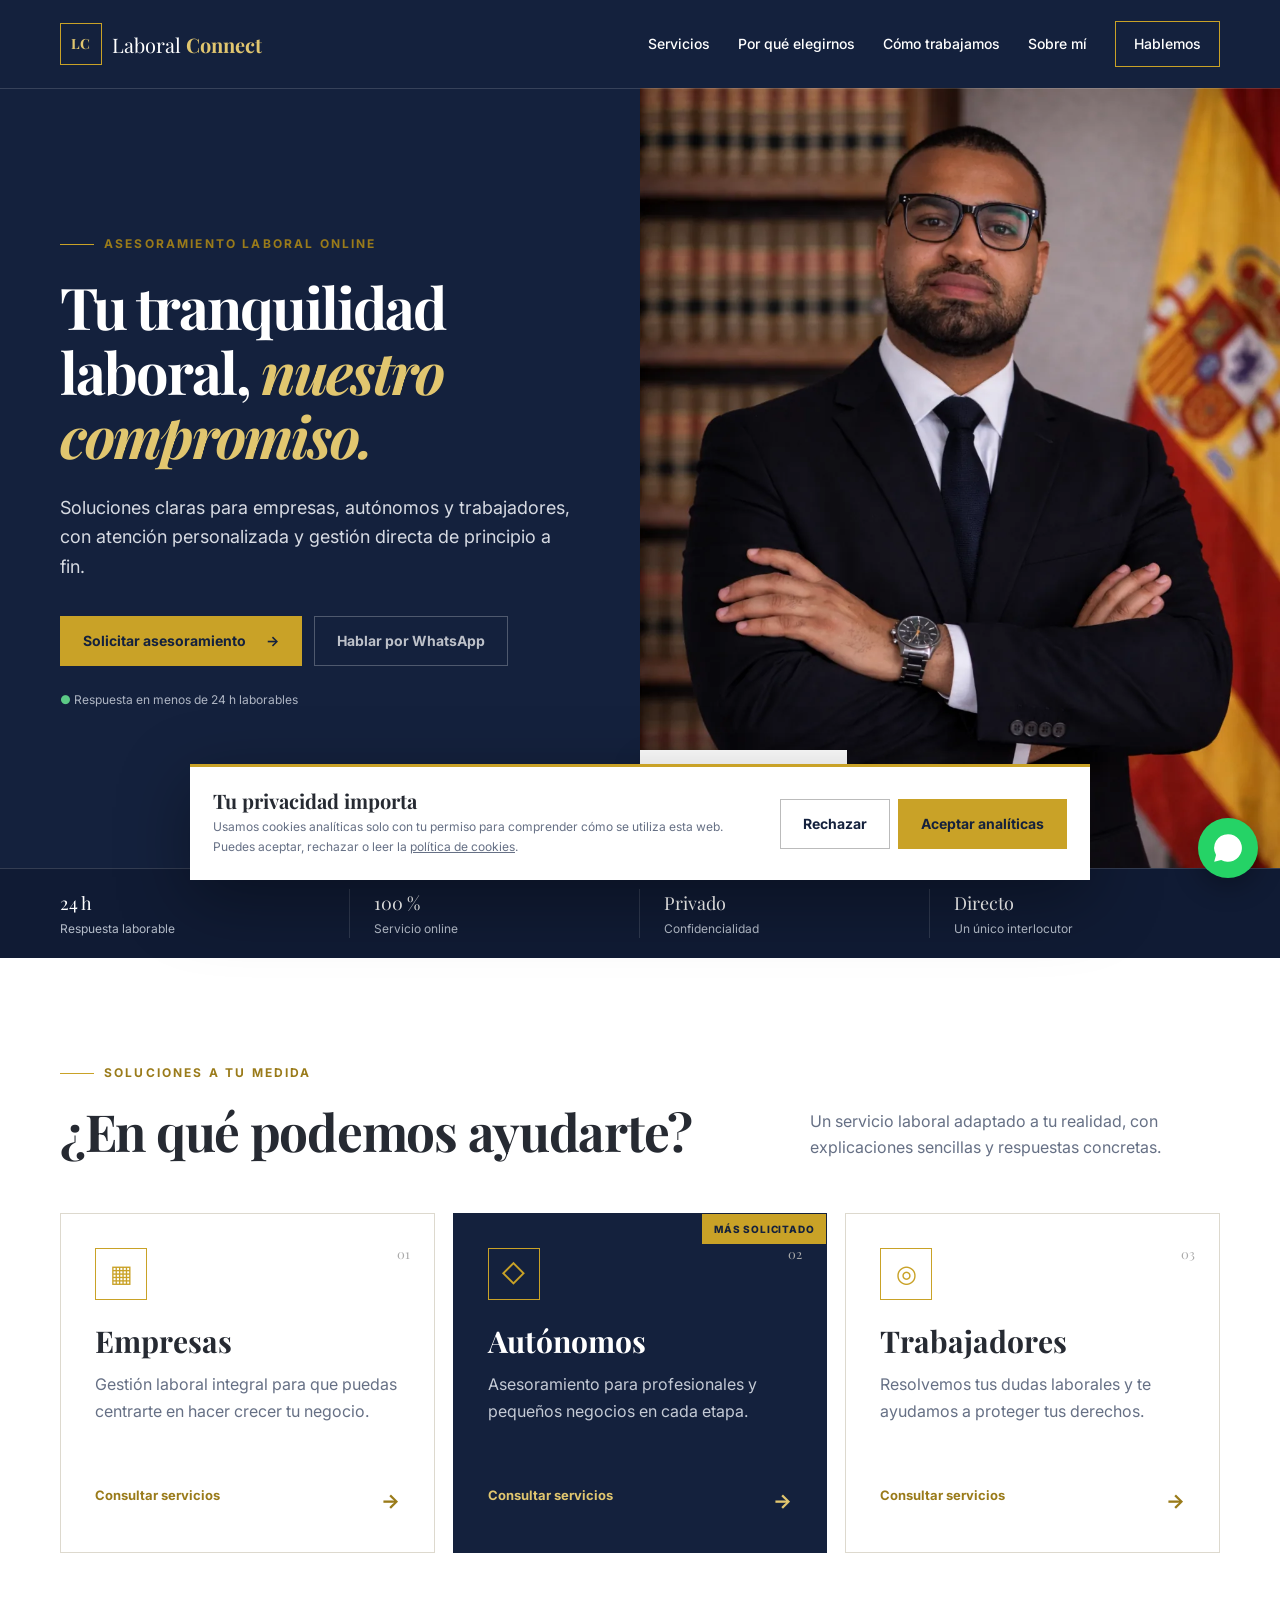
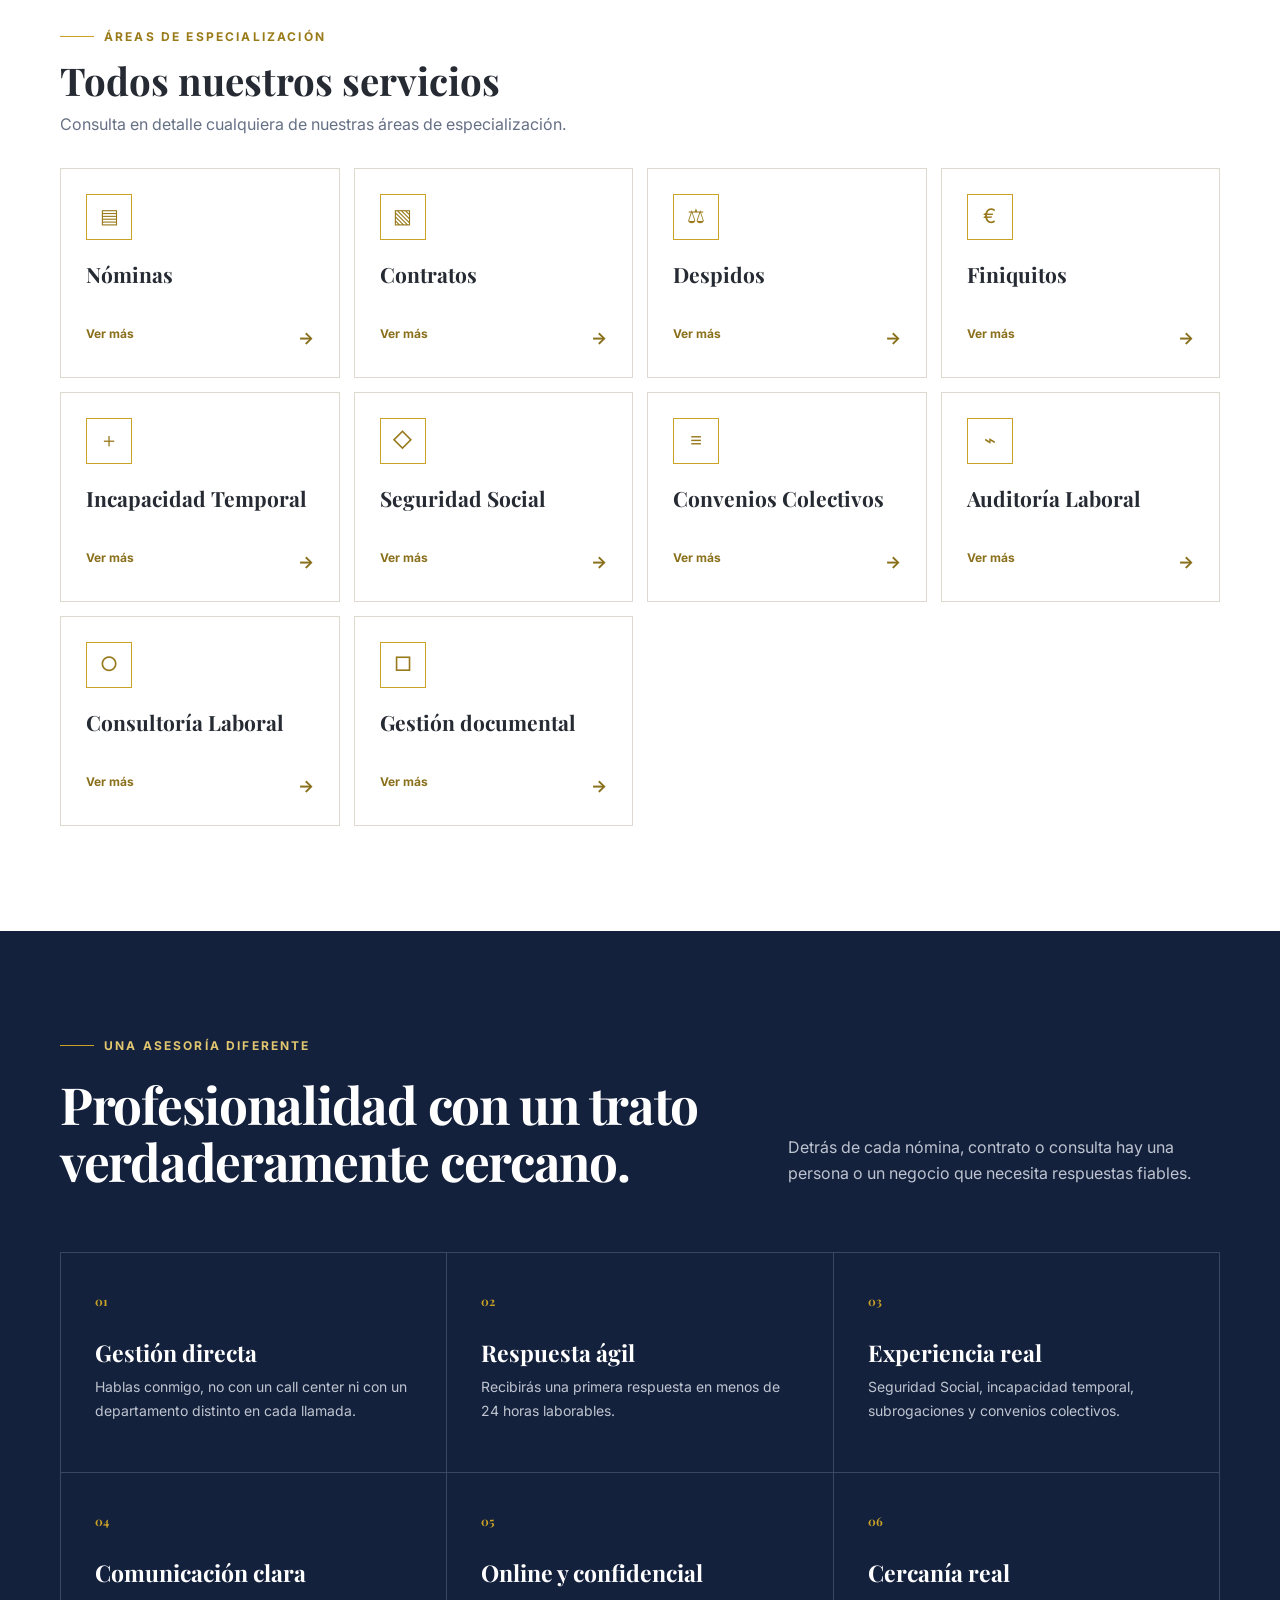
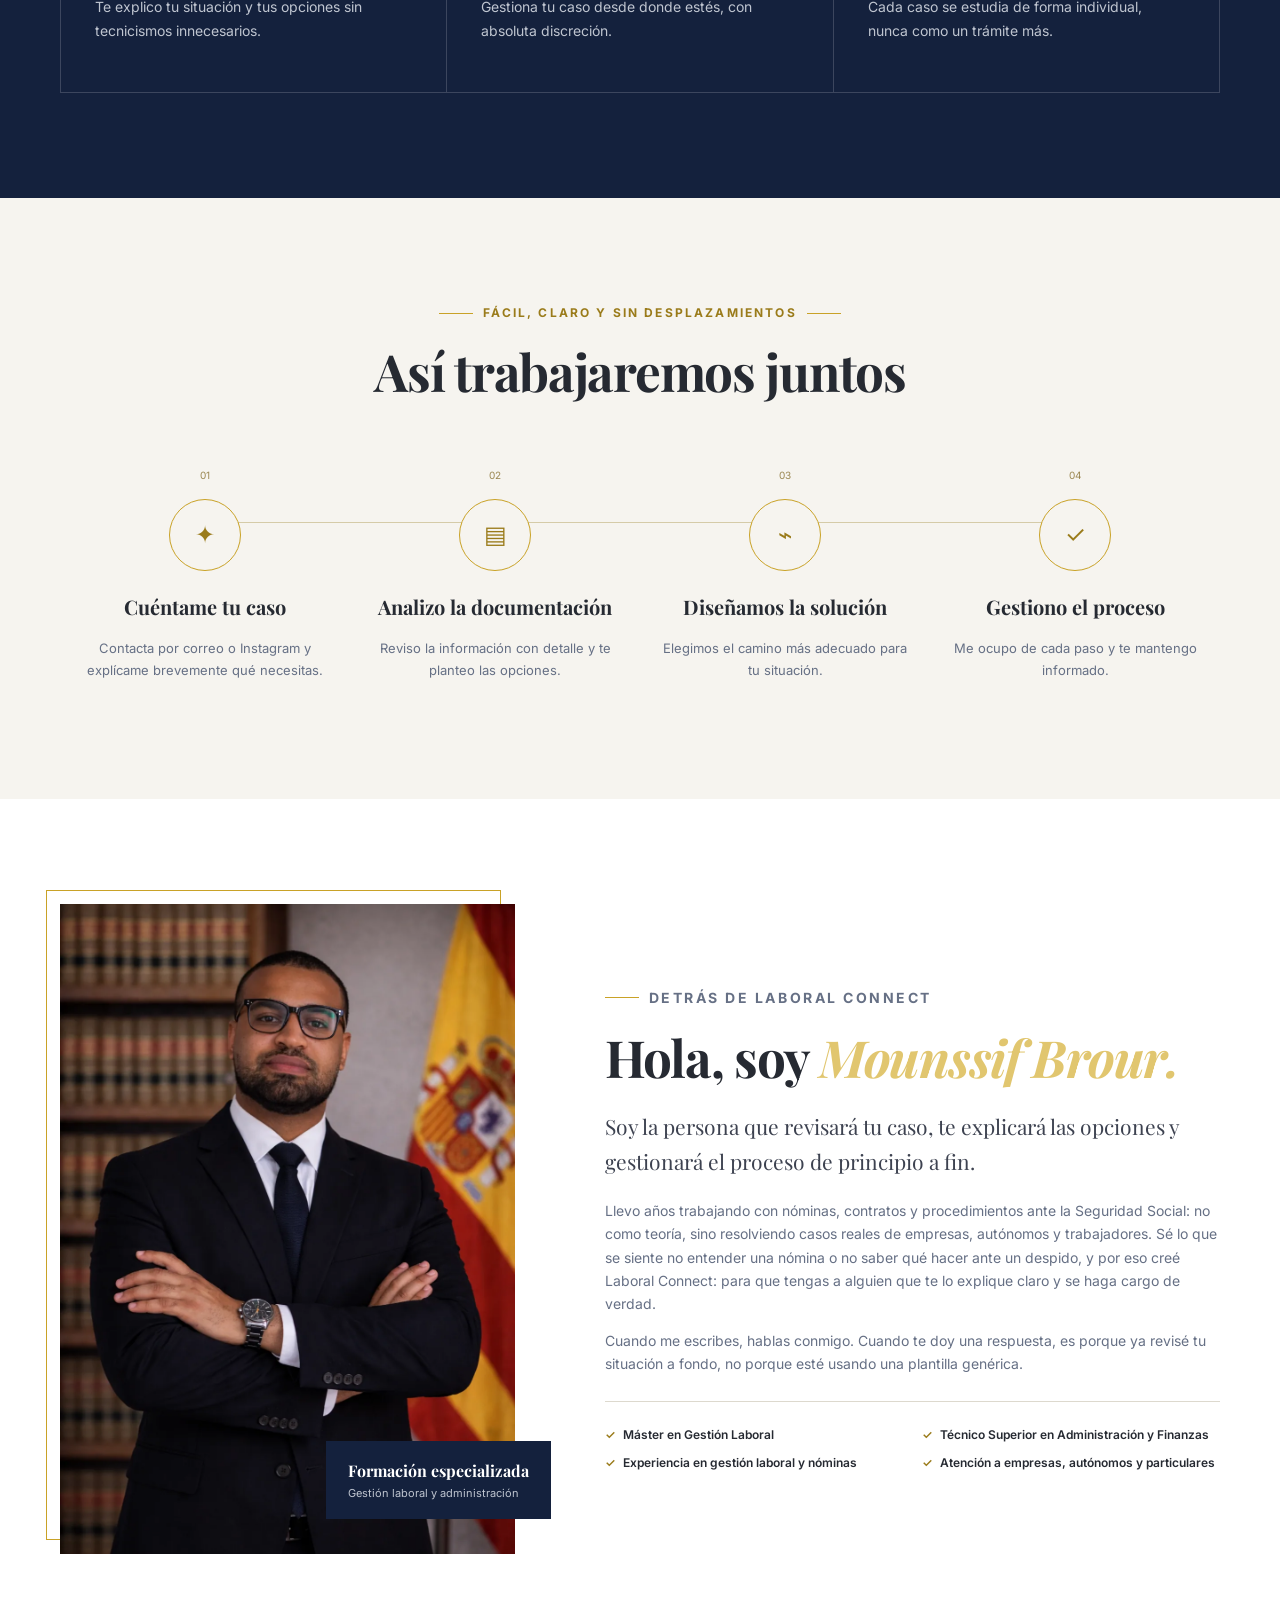
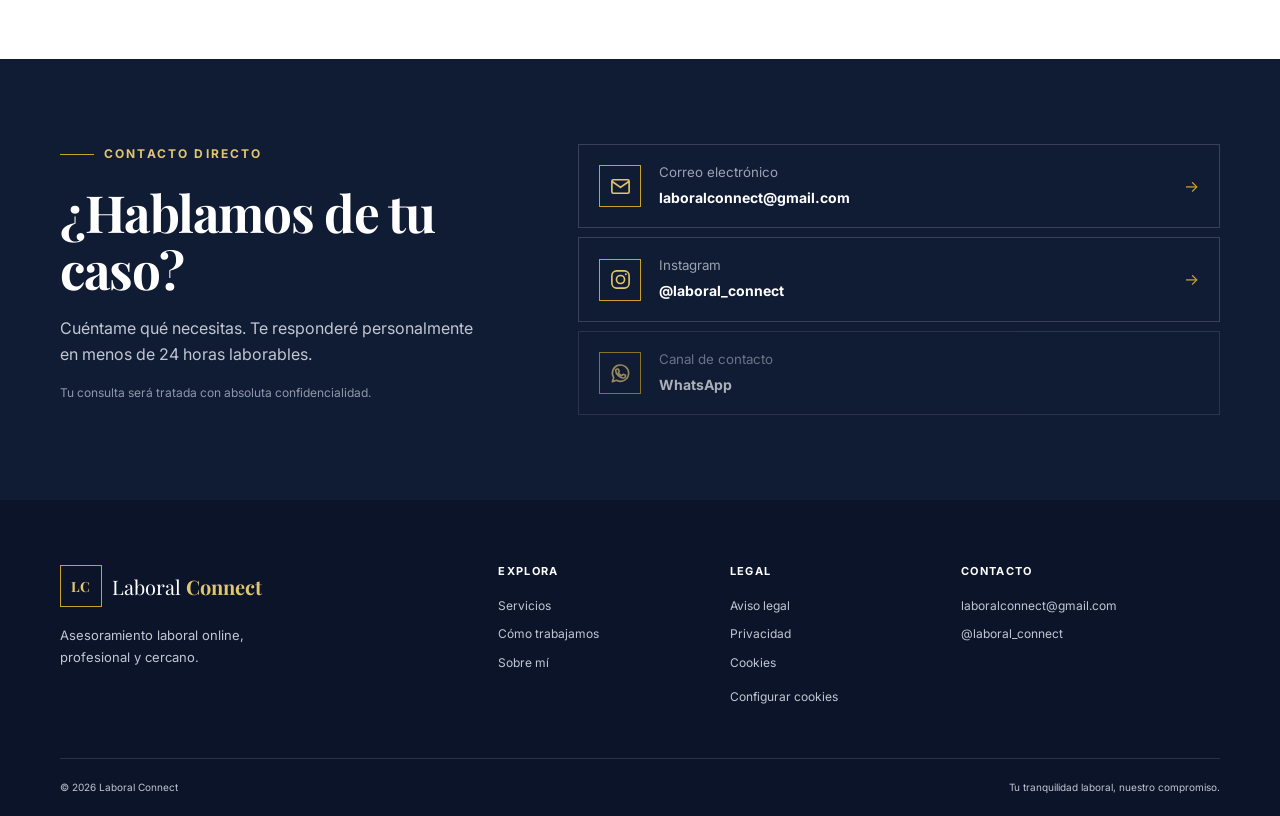
==== index.html @ 5c24338c "Add files via upload" ====
﻿<!doctype html>
<html lang="es">
<head>
  <meta charset="utf-8">
  <meta name="viewport" content="width=device-width, initial-scale=1">
  <meta name="description" content="Asesoramiento laboral online para empresas, autónomos y trabajadores. Atención directa, clara y confidencial.">
  <meta name="theme-color" content="#14213d">
  <title>Laboral Connect | Asesoramiento laboral online</title>
  <link rel="preconnect" href="https://fonts.googleapis.com">
  <link rel="preconnect" href="https://fonts.gstatic.com" crossorigin>
  <link href="https://fonts.googleapis.com/css2?family=Inter:wght@400;500;600;700&family=Playfair+Display:wght@600;700&display=swap" rel="stylesheet">
  <link rel="stylesheet" href="styles.css">
</head>
<body>
  <a class="skip-link" href="#contenido">Saltar al contenido</a>
  <header class="site-header" id="inicio">
    <div class="nav-wrap container">
      <a class="brand" href="#inicio" aria-label="Laboral Connect, inicio"><span class="brand-mark">LC</span><span>Laboral <b>Connect</b></span></a>
      <button class="menu-button" type="button" aria-expanded="false" aria-controls="main-nav"><span></span><span></span><span></span><span class="sr-only">Abrir menú</span></button>
      <nav id="main-nav" aria-label="Navegación principal">
        <a href="#servicios">Servicios</a><a href="#ventajas">Por qué elegirnos</a><a href="#proceso">Cómo trabajamos</a><a href="#sobre-mi">Sobre mí</a>
        <button class="nav-cta" type="button" data-open-advice>Hablemos</button>
      </nav>
    </div>
  </header>

  <main id="contenido">
    <section class="hero">
      <div class="hero-grid">
        <div class="hero-copy reveal">
          <p class="eyebrow"><span></span> Asesoramiento laboral online</p>
          <h1>Tu tranquilidad laboral, <em>nuestro compromiso.</em></h1>
          <p class="hero-lead">Soluciones claras para empresas, autónomos y trabajadores, con atención personalizada y gestión directa de principio a fin.</p>
          <div class="button-row"><button class="button button-primary" type="button" data-open-advice>Solicitar asesoramiento <span aria-hidden="true">→</span></button><span class="button button-ghost button-disabled" aria-disabled="true">Hablar por WhatsApp</span></div>
          <p class="microcopy"><span aria-hidden="true">●</span> Respuesta en menos de 24 h laborables</p>
        </div>
        <div class="hero-visual reveal">
          <div class="portrait-frame"><img src="mounssif-perfil.webp" width="760" height="1000" alt="Mounssif Brour, asesor laboral de Laboral Connect" fetchpriority="high"></div>
          <div class="portrait-note"><span class="note-icon">✓</span><span><b>Atención directa</b><small>Sin intermediarios</small></span></div>
        </div>
      </div>
      <div class="trust-bar"><div class="container trust-grid"><p><span>24 h</span>Respuesta laborable</p><p><span>100 %</span>Servicio online</p><p><span>Privado</span>Confidencialidad</p><p><span>Directo</span>Un único interlocutor</p></div></div>
    </section>

    <section class="section" id="servicios">
      <div class="container">
        <div class="section-heading reveal"><div><p class="eyebrow"><span></span> Soluciones a tu medida</p><h2>¿En qué podemos ayudarte?</h2></div><p>Un servicio laboral adaptado a tu realidad, con explicaciones sencillas y respuestas concretas.</p></div>
        <div class="profile-grid">
          <article class="profile-card reveal"><span class="card-number">01</span><div class="line-icon" aria-hidden="true">▦</div><h3>Empresas</h3><p>Gestión laboral integral para que puedas centrarte en hacer crecer tu negocio.</p><a href="#contacto">Consultar servicios <span>→</span></a></article>
          <article class="profile-card featured reveal"><span class="tag">Más solicitado</span><span class="card-number">02</span><div class="line-icon" aria-hidden="true">◇</div><h3>Autónomos</h3><p>Asesoramiento para profesionales y pequeños negocios en cada etapa.</p><a href="#contacto">Consultar servicios <span>→</span></a></article>
          <article class="profile-card reveal"><span class="card-number">03</span><div class="line-icon" aria-hidden="true">◎</div><h3>Trabajadores</h3><p>Resolvemos tus dudas laborales y te ayudamos a proteger tus derechos.</p><a href="#contacto">Consultar servicios <span>→</span></a></article>
        </div>
        <div class="services-heading reveal">
          <p class="eyebrow"><span></span> Áreas de especialización</p>
          <h3>Todos nuestros servicios</h3>
          <p>Consulta en detalle cualquiera de nuestras áreas de especialización.</p>
        </div>
        <div class="services-grid" aria-label="Todos nuestros servicios">
          <a class="service-card reveal" href="/servicios/nominas"><span class="service-icon" aria-hidden="true">▤</span><h4>Nóminas</h4><span class="service-link">Ver más <b>→</b></span></a>
          <a class="service-card reveal" href="/servicios/contratos"><span class="service-icon" aria-hidden="true">▧</span><h4>Contratos</h4><span class="service-link">Ver más <b>→</b></span></a>
          <a class="service-card reveal" href="/servicios/despidos"><span class="service-icon" aria-hidden="true">⚖</span><h4>Despidos</h4><span class="service-link">Ver más <b>→</b></span></a>
          <a class="service-card reveal" href="/servicios/finiquitos"><span class="service-icon" aria-hidden="true">€</span><h4>Finiquitos</h4><span class="service-link">Ver más <b>→</b></span></a>
          <a class="service-card reveal" href="/servicios/incapacidad-temporal"><span class="service-icon" aria-hidden="true">＋</span><h4>Incapacidad Temporal</h4><span class="service-link">Ver más <b>→</b></span></a>
          <a class="service-card reveal" href="/servicios/seguridad-social"><span class="service-icon" aria-hidden="true">◇</span><h4>Seguridad Social</h4><span class="service-link">Ver más <b>→</b></span></a>
          <a class="service-card reveal" href="/servicios/convenios-colectivos"><span class="service-icon" aria-hidden="true">≡</span><h4>Convenios Colectivos</h4><span class="service-link">Ver más <b>→</b></span></a>
          <a class="service-card reveal" href="/servicios/auditoria-laboral"><span class="service-icon" aria-hidden="true">⌁</span><h4>Auditoría Laboral</h4><span class="service-link">Ver más <b>→</b></span></a>
          <a class="service-card reveal" href="/servicios/consultoria-laboral"><span class="service-icon" aria-hidden="true">○</span><h4>Consultoría Laboral</h4><span class="service-link">Ver más <b>→</b></span></a>
          <a class="service-card reveal" href="/servicios/gestion-documental"><span class="service-icon" aria-hidden="true">□</span><h4>Gestión documental</h4><span class="service-link">Ver más <b>→</b></span></a>
        </div>
      </div>
    </section>

    <section class="section dark-section" id="ventajas">
      <div class="container split-heading reveal"><div><p class="eyebrow light"><span></span> Una asesoría diferente</p><h2>Profesionalidad con un trato verdaderamente cercano.</h2></div><p>Detrás de cada nómina, contrato o consulta hay una persona o un negocio que necesita respuestas fiables.</p></div>
      <div class="container benefits-grid">
        <article class="benefit reveal"><b>01</b><h3>Gestión directa</h3><p>Hablas conmigo, no con un call center ni con un departamento distinto en cada llamada.</p></article>
        <article class="benefit reveal"><b>02</b><h3>Respuesta ágil</h3><p>Recibirás una primera respuesta en menos de 24 horas laborables.</p></article>
        <article class="benefit reveal"><b>03</b><h3>Experiencia real</h3><p>Seguridad Social, incapacidad temporal, subrogaciones y convenios colectivos.</p></article>
        <article class="benefit reveal"><b>04</b><h3>Comunicación clara</h3><p>Te explico tu situación y tus opciones sin tecnicismos innecesarios.</p></article>
        <article class="benefit reveal"><b>05</b><h3>Online y confidencial</h3><p>Gestiona tu caso desde donde estés, con absoluta discreción.</p></article>
        <article class="benefit reveal"><b>06</b><h3>Cercanía real</h3><p>Cada caso se estudia de forma individual, nunca como un trámite más.</p></article>
      </div>
    </section>

    <section class="section process" id="proceso">
      <div class="container"><div class="center-heading reveal"><p class="eyebrow centered"><span></span> Fácil, claro y sin desplazamientos <span></span></p><h2>Así trabajaremos juntos</h2></div>
        <ol class="process-grid"><li class="reveal"><span>01</span><div class="process-icon">✦</div><h3>Cuéntame tu caso</h3><p>Contacta por correo o Instagram y explícame brevemente qué necesitas.</p></li><li class="reveal"><span>02</span><div class="process-icon">▤</div><h3>Analizo la documentación</h3><p>Reviso la información con detalle y te planteo las opciones.</p></li><li class="reveal"><span>03</span><div class="process-icon">⌁</div><h3>Diseñamos la solución</h3><p>Elegimos el camino más adecuado para tu situación.</p></li><li class="reveal"><span>04</span><div class="process-icon">✓</div><h3>Gestiono el proceso</h3><p>Me ocupo de cada paso y te mantengo informado.</p></li></ol>
      </div>
    </section>

    <section class="section about" id="sobre-mi">
      <div class="container about-grid">
        <div class="about-image reveal"><img src="mounssif-perfil.webp" width="760" height="1000" loading="lazy" alt="Mounssif Brour, asesor laboral de Laboral Connect"><div class="credential"><b>Formación especializada</b><span>Gestión laboral y administración</span></div></div>
        <div class="about-copy reveal"><p class="eyebrow"><span></span> Detrás de Laboral Connect</p><h2>Hola, soy <em>Mounssif Brour.</em></h2><p class="about-intro">Soy la persona que revisará tu caso, te explicará las opciones y gestionará el proceso de principio a fin.</p><p>Llevo años trabajando con nóminas, contratos y procedimientos ante la Seguridad Social: no como teoría, sino resolviendo casos reales de empresas, autónomos y trabajadores. Sé lo que se siente no entender una nómina o no saber qué hacer ante un despido, y por eso creé Laboral Connect: para que tengas a alguien que te lo explique claro y se haga cargo de verdad.</p><p>Cuando me escribes, hablas conmigo. Cuando te doy una respuesta, es porque ya revisé tu situación a fondo, no porque esté usando una plantilla genérica.</p>
          <div class="credentials"><p><span>✓</span>Máster en Gestión Laboral</p><p><span>✓</span>Técnico Superior en Administración y Finanzas</p><p><span>✓</span>Experiencia en gestión laboral y nóminas</p><p><span>✓</span>Atención a empresas, autónomos y particulares</p></div>
        </div>
      </div>
    </section>

    <section class="contact" id="contacto"><div class="container contact-grid"><div class="contact-copy reveal"><p class="eyebrow light"><span></span> Contacto directo</p><h2>¿Hablamos de tu caso?</h2><p>Cuéntame qué necesitas. Te responderé personalmente en menos de 24 horas laborables.</p><p class="privacy-note">Tu consulta será tratada con absoluta confidencialidad.</p></div><div class="contact-options reveal"><a href="mailto:laboralconnect@gmail.com?subject=Consulta%20laboral%20-%20Laboral%20Connect"><span class="contact-symbol" aria-hidden="true"><svg viewBox="0 0 24 24" fill="none"><path d="M3 6.5 12 13l9-6.5M4.5 19h15A1.5 1.5 0 0 0 21 17.5v-11A1.5 1.5 0 0 0 19.5 5h-15A1.5 1.5 0 0 0 3 6.5v11A1.5 1.5 0 0 0 4.5 19Z"/></svg></span><span><small>Correo electrónico</small><b>laboralconnect@gmail.com</b></span><i>→</i></a><a href="https://www.instagram.com/laboral_connect/" target="_blank" rel="noopener"><span class="contact-symbol" aria-hidden="true"><svg viewBox="0 0 24 24" fill="none"><rect x="3" y="3" width="18" height="18" rx="5"/><circle cx="12" cy="12" r="4.2"/><circle cx="17.6" cy="6.6" r="1" class="icon-fill"/></svg></span><span><small>Instagram</small><b>@laboral_connect</b></span><i>→</i></a><div class="contact-pending" aria-label="WhatsApp, pendiente de activar"><span class="contact-symbol" aria-hidden="true"><svg viewBox="0 0 24 24" fill="none"><path d="M20.5 11.6a8.5 8.5 0 0 1-12.6 7.5L3.5 20.5l1.4-4.2a8.5 8.5 0 1 1 15.6-4.7Z"/><path d="M8.2 7.7c.2-.4.4-.4.8-.4h.5c.2 0 .3.1.4.4l.7 1.7c.1.3.1.5-.1.7l-.6.8c-.2.2-.1.4 0 .6.7 1.2 1.7 2.1 3 2.7.3.1.5.1.7-.1l.8-1c.2-.2.4-.3.7-.2l1.8.8c.3.1.4.3.4.5 0 .5-.2 1.3-.6 1.7-.5.5-1.3.8-2.1.8-1.1 0-2.8-.6-4.6-2.2-2.2-2-3-4.2-3-5.4 0-.6.2-1.1.4-1.4Z"/></svg></span><span><small>Canal de contacto</small><b>WhatsApp</b></span></div></div></div></section>
  </main>

  <footer><div class="container footer-grid"><div><a class="brand brand-footer" href="#inicio"><span class="brand-mark">LC</span><span>Laboral <b>Connect</b></span></a><p>Asesoramiento laboral online, profesional y cercano.</p></div><div><h2>Explora</h2><a href="#servicios">Servicios</a><a href="#proceso">Cómo trabajamos</a><a href="#sobre-mi">Sobre mí</a></div><div><h2>Legal</h2><a href="aviso-legal.html">Aviso legal</a><a href="privacidad.html">Privacidad</a><a href="cookies.html">Cookies</a><button class="cookie-settings" type="button">Configurar cookies</button></div><div><h2>Contacto</h2><a href="mailto:laboralconnect@gmail.com">laboralconnect@gmail.com</a><a href="https://www.instagram.com/laboral_connect/" target="_blank" rel="noopener">@laboral_connect</a></div></div><div class="container footer-bottom"><span>© <span id="year"></span> Laboral Connect</span><span>Tu tranquilidad laboral, nuestro compromiso.</span></div></footer>

  <div class="cookie-banner" role="dialog" aria-modal="true" aria-labelledby="cookie-title" hidden><div><h2 id="cookie-title">Tu privacidad importa</h2><p>Usamos cookies analíticas solo con tu permiso para comprender cómo se utiliza esta web. Puedes aceptar, rechazar o leer la <a href="cookies.html">política de cookies</a>.</p></div><div class="cookie-actions"><button class="button button-ghost reject-cookies" type="button">Rechazar</button><button class="button button-primary accept-cookies" type="button">Aceptar analíticas</button></div></div>

  <div class="advice-modal" hidden aria-hidden="true">
    <div class="advice-backdrop" data-close-advice></div>
    <section class="advice-dialog" role="dialog" aria-modal="true" aria-labelledby="advice-title" aria-describedby="advice-subtitle">
      <button class="advice-close" type="button" data-close-advice aria-label="Cerrar formulario">×</button>
      <div class="advice-header"><p class="eyebrow"><span></span> Atención personalizada</p><h2 id="advice-title">Solicita tu asesoramiento</h2><p id="advice-subtitle">Cuéntanos tu situación y te responderemos en menos de 24 h laborables.</p></div>
      <div class="advice-success" hidden tabindex="-1"><span aria-hidden="true">✓</span><h3>Solicitud enviada</h3><p>Te responderemos en menos de 24 h laborables.</p><button class="button button-primary" type="button" data-close-advice>Cerrar</button></div>
      <form class="advice-form" action="https://formspree.io/f/mwvgqadv" method="POST">
        <input type="hidden" name="_subject" value="Nueva solicitud de asesoramiento — Laboral Connect">
        <label class="form-honeypot" aria-hidden="true">No completar<input type="text" name="_gotcha" tabindex="-1" autocomplete="off"></label>
        <div class="form-grid">
          <label><span>Nombre y apellidos <b>*</b></span><input type="text" name="nombre" autocomplete="name" required></label>
          <label><span>Empresa o autónomo <small>(opcional)</small></span><input type="text" name="empresa" autocomplete="organization"></label>
          <label><span>Teléfono <b>*</b></span><input type="tel" name="telefono" autocomplete="tel" required></label>
          <label><span>Correo electrónico <b>*</b></span><input type="email" name="email" autocomplete="email" required></label>
          <label><span>Perfil <b>*</b></span><select name="perfil" required><option value="" selected disabled>Selecciona una opción</option><option>Empresa</option><option>Autónomo</option><option>Trabajador</option></select></label>
          <label><span>¿Qué necesitas? <b>*</b></span><select name="necesidad" required><option value="" selected disabled>Selecciona un servicio</option><option>Nóminas</option><option>Contratos</option><option>Despidos</option><option>Finiquitos</option><option>Incapacidad Temporal</option><option>Seguridad Social</option><option>Convenios Colectivos</option><option>Auditoría Laboral</option><option>Consultoría Laboral</option><option>Gestión documental</option><option>Otro</option></select></label>
          <label class="form-wide"><span>Mensaje breve <small>(opcional)</small></span><textarea name="mensaje" rows="4"></textarea></label>
        </div>
        <label class="consent-field"><input type="checkbox" name="consentimiento" required><span>He leído y acepto la <a href="privacidad.html" target="_blank" rel="noopener">Política de Privacidad</a> para el tratamiento de mis datos.</span></label>
        <p class="form-error" role="alert" hidden>No se ha podido enviar la solicitud. Inténtalo de nuevo o escríbenos a laboralconnect@gmail.com.</p>
        <button class="button button-primary advice-submit" type="submit" disabled>Enviar solicitud</button>
        <p class="form-trust">Atención confidencial. Sin compromiso.</p>
      </form>
    </section>
  </div>
  <a class="whatsapp-float" href="https://wa.me/34XXXXXXXXX?text=Hola%2C%20me%20gustar%C3%ADa%20consultar%20sobre%20asesoramiento%20laboral" target="_blank" rel="noopener noreferrer" aria-label="Contactar por WhatsApp">
    <svg viewBox="0 0 32 32" aria-hidden="true" focusable="false"><path d="M16 3A13 13 0 0 0 4.76 22.54L3 29l6.61-1.73A13 13 0 1 0 16 3Z"/><path d="M12.09 9.29c-.25-.56-.51-.57-.75-.58h-.64c-.22 0-.58.08-.88.41-.3.33-1.15 1.12-1.15 2.74s1.18 3.18 1.34 3.4c.16.22 2.31 3.7 5.7 5.04 2.82 1.11 3.39.89 4 .83.61-.06 1.98-.81 2.26-1.59.28-.78.28-1.45.2-1.59-.08-.14-.3-.22-.63-.38-.33-.17-1.98-.98-2.29-1.09-.3-.11-.52-.17-.74.16-.22.33-.85 1.09-1.04 1.31-.19.22-.38.25-.71.08-.33-.16-1.39-.51-2.65-1.63-.98-.87-1.64-1.95-1.83-2.28-.19-.33-.02-.51.14-.67.15-.15.33-.38.49-.57.17-.19.22-.33.33-.55.11-.22.06-.41-.03-.58-.08-.16-.73-1.79-1.02-2.46Z"/></svg>
  </a>
  <script src="main.js"></script>
</body>
</html>
---- styles.css ----
﻿:root{--navy:#14213d;--navy2:#1b2a4a;--gold:#c9a227;--gold2:#e1c66f;--ink:#262a32;--muted:#667085;--paper:#f6f4ef;--white:#fff;--line:#ddd9ce;--serif:"Playfair Display",Georgia,serif;--sans:"Inter",Arial,sans-serif}
*{box-sizing:border-box}
html{scroll-behavior:smooth}
body{margin:0;color:var(--ink);font-family:var(--sans);line-height:1.65;background:#fff}
img{display:block;max-width:100%}
a{color:inherit;text-decoration:none}
button{font:inherit}
.container{width:min(1160px,calc(100% - 40px));margin:auto}
.skip-link{position:fixed;left:12px;top:-80px;background:#fff;padding:10px;z-index:999}
.skip-link:focus{top:12px}
.site-header{position:absolute;inset:0 0 auto;z-index:10;border-bottom:1px solid rgba(255,255,255,.15)}
.nav-wrap{height:88px;display:flex;align-items:center;justify-content:space-between}
.brand{display:flex;align-items:center;gap:10px;color:#fff;font-family:var(--serif);font-size:20px}
.brand b{color:var(--gold2)}
.brand-mark{width:42px;height:42px;display:grid;place-items:center;border:1px solid var(--gold);color:var(--gold2);font-weight:700;font-size:14px;letter-spacing:.05em}
.site-header nav{display:flex;align-items:center;gap:28px;color:#fff;font-size:14px;font-weight:500}
.site-header nav a:hover{color:var(--gold2)}
.nav-cta{border:1px solid var(--gold);padding:10px 18px}
.menu-button{display:none;border:0;background:none;padding:8px}
.menu-button span:not(.sr-only){display:block;width:26px;height:2px;background:#fff;margin:5px}
.sr-only{position:absolute;width:1px;height:1px;padding:0;margin:-1px;overflow:hidden;clip:rect(0,0,0,0);white-space:nowrap;border:0}
.hero{background:var(--navy);color:#fff;padding-top:88px}
.hero-grid{min-height:680px;display:grid;grid-template-columns:1.08fr .92fr;align-items:center;gap:70px;padding-top:55px}
.eyebrow{text-transform:uppercase;letter-spacing:.18em;font-size:12px;font-weight:700;color:#9a7b1a;margin:0 0 20px;display:flex;align-items:center;gap:10px}
.eyebrow span{display:block;width:34px;height:1px;background:var(--gold)}
.eyebrow.light{color:var(--gold2)}
h1,h2,h3{font-family:var(--serif);line-height:1.12;margin-top:0}
h1{font-size:clamp(48px,5.5vw,76px);letter-spacing:-.035em;margin-bottom:25px}
h1 em,h2 em{font-weight:inherit;color:var(--gold2)}
.hero-lead{font-size:18px;color:#d6dae2;max-width:590px;margin:0 0 34px}
.button-row{display:flex;flex-wrap:wrap;gap:12px}
.button{min-height:50px;padding:12px 22px;display:inline-flex;align-items:center;justify-content:center;gap:20px;border:1px solid transparent;cursor:pointer;font-weight:700;font-size:14px}
.button-primary{background:var(--gold);color:var(--navy)}
.button-primary:hover{background:#dabb4d}
.button-ghost{border-color:rgba(255,255,255,.35);color:#fff;background:transparent}
.button-ghost:hover{border-color:var(--gold)}
.microcopy{font-size:12px;color:#aeb5c3;margin-top:24px}
.microcopy span{color:#5cca86}
.hero-visual{position:relative;align-self:end}
.portrait-frame{height:570px;overflow:hidden;border-radius:48% 48% 0 0;box-shadow:20px 0 0 rgba(201,162,39,.1)}
.portrait-frame img{width:100%;height:100%;object-fit:cover;object-position:center 22%}
.portrait-note{position:absolute;left:-42px;bottom:55px;background:#fff;color:var(--ink);padding:14px 18px;display:flex;gap:12px;align-items:center;box-shadow:0 15px 35px rgba(0,0,0,.25)}
.portrait-note span:last-child{display:grid}
.portrait-note small{color:var(--muted)}
.note-icon{width:32px;height:32px;border-radius:50%;display:grid;place-items:center;background:#edf6ef;color:#267342}
.trust-bar{border-top:1px solid rgba(255,255,255,.15);background:#101b34}
.trust-grid{display:grid;grid-template-columns:repeat(4,1fr);padding:20px 0}
.trust-grid p{margin:0;padding:0 24px;border-right:1px solid rgba(255,255,255,.13);color:#b5bdca;font-size:12px}
.trust-grid p:first-child{padding-left:0}
.trust-grid p:last-child{border:0}
.trust-grid span{display:block;color:#fff;font-family:var(--serif);font-size:18px}
.section{padding:105px 0}
.section-heading{display:flex;align-items:end;justify-content:space-between;gap:40px;margin-bottom:52px}
.section-heading h2,.split-heading h2,.center-heading h2,.about-copy h2,.contact h2,.legal-page h1{font-size:clamp(38px,4vw,54px);letter-spacing:-.025em;margin-bottom:0}
.section-heading>p{max-width:410px;color:var(--muted);margin:0}
.profile-grid{display:grid;grid-template-columns:repeat(3,1fr);gap:18px}
.profile-card{position:relative;border:1px solid var(--line);padding:34px;min-height:445px;display:flex;flex-direction:column;transition:.25s}
.profile-card:hover{transform:translateY(-5px);box-shadow:0 20px 50px rgba(27,42,74,.09)}
.profile-card.featured{background:var(--navy);color:#fff;border-color:var(--navy)}
.tag{position:absolute;top:0;right:0;background:var(--gold);color:var(--navy);font-size:10px;font-weight:800;text-transform:uppercase;letter-spacing:.08em;padding:7px 12px}
.card-number{position:absolute;right:24px;top:29px;font-family:var(--serif);font-size:13px;color:#aaa}
.line-icon{width:52px;height:52px;border:1px solid var(--gold);display:grid;place-items:center;color:var(--gold);font-size:24px;margin-bottom:25px}
.profile-card h3{font-size:30px;margin-bottom:13px}
.profile-card p{color:var(--muted);margin-top:0}
.featured p{color:#c4cad5}
.profile-card ul{list-style:none;padding:0;margin:10px 0 30px}
.profile-card li{padding:7px 0;border-bottom:1px solid rgba(120,120,120,.18);font-size:14px}
.profile-card li:before{content:"✓";color:var(--gold);margin-right:8px}
.profile-card>a{margin-top:auto;color:#9a7b1a;font-weight:700;font-size:13px}
.featured>a{color:var(--gold2)}
.profile-card>a span{float:right;font-size:20px}
.service-strip{margin-top:35px;padding:24px;border:1px solid var(--line);display:flex;flex-wrap:wrap;justify-content:center;gap:8px}
.service-strip span{background:var(--paper);padding:7px 12px;font-size:12px;color:#555}
.dark-section{background:var(--navy);color:#fff}
.split-heading{display:grid;grid-template-columns:1.2fr .8fr;align-items:end;gap:80px;margin-bottom:62px}
.split-heading>p{color:#bdc3cf;margin-bottom:4px}
.benefits-grid{display:grid;grid-template-columns:repeat(3,1fr);border-top:1px solid rgba(255,255,255,.17);border-left:1px solid rgba(255,255,255,.17)}
.benefit{padding:34px;border-right:1px solid rgba(255,255,255,.17);border-bottom:1px solid rgba(255,255,255,.17);min-height:220px}
.benefit b{font-family:var(--serif);color:var(--gold);font-size:12px}
.benefit h3{font-size:23px;margin:26px 0 10px}
.benefit p{color:#bfc5d0;font-size:14px;margin:0}
.process{background:var(--paper)}
.center-heading{text-align:center;margin-bottom:60px}
.eyebrow.centered{justify-content:center}
.process-grid{list-style:none;margin:0;padding:0;display:grid;grid-template-columns:repeat(4,1fr);position:relative}
.process-grid:before{content:"";position:absolute;left:12%;right:12%;top:62px;height:1px;background:#d5cba8}
.process-grid li{text-align:center;padding:0 22px;position:relative}
.process-grid li>span{font-size:10px;color:#9b8751}
.process-icon{position:relative;z-index:1;margin:12px auto 25px;width:72px;height:72px;border:1px solid var(--gold);border-radius:50%;background:var(--paper);display:grid;place-items:center;color:#9a7b1a;font-size:24px}
.process-grid h3{font-size:20px}
.process-grid p{color:var(--muted);font-size:13px}
.about-grid{display:grid;grid-template-columns:.85fr 1.15fr;gap:90px;align-items:center}
.about-image{position:relative}
.about-image img{width:100%;height:650px;object-fit:cover;object-position:center 20%}
.about-image:before{content:"";position:absolute;inset:-14px 14px 14px -14px;border:1px solid var(--gold);z-index:-1}
.credential{position:absolute;right:-36px;bottom:35px;background:var(--navy);color:#fff;padding:17px 22px;display:grid}
.credential b{font-family:var(--serif)}
.credential span{font-size:11px;color:#bfc5d0}
.about-copy h2{margin-bottom:23px}
.about-intro{font-family:var(--serif);font-size:21px!important;color:#3d4250!important}
.about-copy>p{color:var(--muted);font-size:14px}
.credentials{display:grid;grid-template-columns:1fr 1fr;gap:8px 20px;margin-top:26px;padding-top:23px;border-top:1px solid var(--line)}
.credentials p{font-size:12px;font-weight:600;margin:0}
.credentials span{color:#9a7b1a;margin-right:7px}
.contact{background:#101b34;color:#fff;padding:85px 0}
.contact-grid{display:grid;grid-template-columns:.8fr 1.2fr;gap:90px;align-items:center}
.contact-copy>p{color:#c1c7d2}
.contact-copy .privacy-note{font-size:12px;color:#8f98aa}
.contact-options{display:grid;gap:9px}
.contact-options>a,.contact-pending{display:grid;grid-template-columns:auto 1fr auto;align-items:center;gap:18px;padding:17px 20px;border:1px solid rgba(255,255,255,.17);transition:.2s}
.contact-options>a:hover{border-color:var(--gold);background:rgba(255,255,255,.04)}
.contact-symbol{width:42px;height:42px;border:1px solid var(--gold);display:grid;place-items:center;color:var(--gold2);font-weight:700}
.contact-options small{display:block;color:#9aa3b3}
.contact-options b{font-size:14px}
.contact-options i{color:var(--gold);font-style:normal}
.contact-pending{opacity:.65}
footer{background:#0b1429;color:#c1c7d2;padding-top:65px}
.footer-grid{display:grid;grid-template-columns:1.5fr .7fr .7fr 1fr;gap:50px}
.brand-footer{margin-bottom:18px}
.footer-grid>div:first-child p{font-size:13px;max-width:230px}
.footer-grid h2{font-family:var(--sans);text-transform:uppercase;letter-spacing:.12em;color:#fff;font-size:11px;margin-bottom:18px}
.footer-grid>div>a:not(.brand){display:block;font-size:12px;margin:9px 0}
.cookie-settings{padding:0;border:0;background:none;color:inherit;font-size:12px;cursor:pointer}
.footer-bottom{border-top:1px solid rgba(255,255,255,.12);display:flex;justify-content:space-between;margin-top:50px;padding:20px 0;font-size:10px}
.cookie-banner{position:fixed;z-index:100;left:20px;right:20px;bottom:20px;max-width:900px;margin:auto;background:#fff;color:var(--ink);padding:23px;box-shadow:0 20px 70px rgba(0,0,0,.35);border-top:3px solid var(--gold);display:grid;grid-template-columns:1fr auto;gap:30px;align-items:center}
.cookie-banner[hidden]{display:none}
.cookie-banner h2{font-size:20px;margin:0 0 5px}
.cookie-banner p{font-size:12px;margin:0;color:var(--muted)}
.cookie-banner a{text-decoration:underline}
.cookie-actions{display:flex;gap:8px}
.cookie-banner .button-ghost{color:var(--navy);border-color:#bbb}
.reveal{opacity:0;transform:translateY(18px);transition:opacity .6s,transform .6s}
.reveal.visible{opacity:1;transform:none}
.legal-header{background:var(--navy);padding:24px 0}
.legal-page{padding:70px 0 100px;max-width:850px}
.legal-page h1{margin-bottom:12px}
.legal-page h2{font-size:27px;margin-top:45px}
.legal-page h3{font-size:19px;margin-top:30px}
.legal-page p,.legal-page li{color:#535a68}
.legal-warning{padding:18px 20px;background:#fff8df;border-left:4px solid var(--gold)}
.placeholder{background:#fff0b7;padding:1px 4px}
.back-link{display:inline-block;margin-bottom:25px;color:#856b13;font-weight:700}

@media(max-width:850px){.site-header nav{display:none;position:absolute;top:88px;left:0;right:0;padding:24px;background:var(--navy);flex-direction:column;align-items:stretch}
.site-header nav.open{display:flex}
.menu-button{display:block}
.hero-grid{grid-template-columns:1fr;gap:40px;padding-top:70px}
.hero-visual{width:min(500px,100%);margin:auto}
.portrait-frame{height:520px}
.trust-grid{grid-template-columns:1fr 1fr}
.trust-grid p{margin:8px 0}
.profile-grid{grid-template-columns:1fr}
.profile-card{min-height:auto}
.split-heading,.about-grid,.contact-grid{grid-template-columns:1fr;gap:45px}
.benefits-grid{grid-template-columns:1fr 1fr}
.process-grid{grid-template-columns:1fr 1fr;gap:45px}
.process-grid:before{display:none}
.about-image{max-width:540px}
.footer-grid{grid-template-columns:1fr 1fr}
.section-heading{align-items:start;flex-direction:column}
.cookie-banner{grid-template-columns:1fr}
}

@media(max-width:560px){.container{width:min(100% - 28px,1160px)}
.nav-wrap{height:72px}
.site-header nav{top:72px}
.hero{padding-top:72px}
.hero-grid{padding-top:48px}
.hero h1{font-size:45px}
.hero-lead{font-size:16px}
.button-row .button{width:100%}
.portrait-frame{height:440px;border-radius:45% 45% 0 0}
.portrait-note{left:8px;bottom:20px}
.trust-grid{grid-template-columns:1fr 1fr}
.trust-grid p{padding:0 10px!important}
.section{padding:76px 0}
.section-heading h2,.split-heading h2,.center-heading h2,.about-copy h2,.contact h2{font-size:38px}
.benefits-grid{grid-template-columns:1fr}
.benefit{min-height:auto}
.process-grid{grid-template-columns:1fr}
.about-image img{height:500px}
.credential{right:-5px}
.credentials{grid-template-columns:1fr}
.footer-grid{grid-template-columns:1fr 1fr;gap:35px}
.footer-grid>div:first-child{grid-column:1/-1}
.footer-bottom{display:grid;gap:6px}
.cookie-banner{left:10px;right:10px;bottom:10px}
.cookie-actions{flex-direction:column}
.cookie-actions .button{width:100%}
}

@media(prefers-reduced-motion:reduce){html{scroll-behavior:auto}
.reveal{opacity:1;transform:none;transition:none}
}

/* Servicios y accesos de contacto — rediseño v2 */
.profile-card{min-height:340px}
.button-disabled{cursor:default;opacity:.72}
.button-disabled:hover{border-color:rgba(255,255,255,.35)}
.services-heading{margin-top:74px;margin-bottom:30px}
.services-heading .eyebrow{margin-bottom:13px}
.services-heading h3{font-size:clamp(30px,3vw,42px);margin-bottom:9px}
.services-heading>p:last-child{margin:0;color:var(--muted)}
.services-grid{display:grid;grid-template-columns:repeat(4,1fr);gap:14px}
.service-card{min-height:210px;padding:25px;border:1px solid var(--line);background:#fff;display:flex;flex-direction:column;transition:transform .25s,border-color .25s,box-shadow .25s}
.service-card:hover{transform:translateY(-5px);border-color:var(--gold);box-shadow:0 16px 38px rgba(27,42,74,.09)}
.service-icon{width:46px;height:46px;border:1px solid var(--gold);display:grid;place-items:center;color:#987a1d;font-size:20px;margin-bottom:22px}
.service-card h4{font-family:var(--serif);font-size:21px;line-height:1.2;margin:0 0 22px}
.service-link{margin-top:auto;color:#8a701c;font-size:12px;font-weight:700}
.service-link b{float:right;font-size:17px}
.service-placeholder{min-height:70vh}
.service-placeholder .placeholder-lead{font-family:var(--serif);font-size:24px;color:var(--navy)}
.about-contact{display:flex;flex-wrap:wrap;gap:10px;margin-top:25px}
.about-contact>a,.about-contact-disabled{display:inline-flex;align-items:center;gap:7px;padding:8px 12px;border:1px solid var(--line);font-size:12px;font-weight:700}
.about-contact>a:hover{border-color:var(--gold);color:#846a16}
.about-contact>a>span,.about-contact-disabled>span{color:#9a7b1a;font-size:16px}
.about-contact-disabled{opacity:.55;cursor:default}
.contact-symbol svg{width:23px;height:23px;display:block;stroke:currentColor;stroke-width:1.7;stroke-linecap:round;stroke-linejoin:round}
.contact-symbol svg .icon-fill{fill:currentColor;stroke:none}
@media(max-width:850px){.services-grid{grid-template-columns:repeat(2,1fr)}}
@media(max-width:560px){.services-heading{margin-top:58px}.services-grid{grid-template-columns:1fr}.service-card{min-height:175px}}

/* Hero split-screen — rediseño v3 */
.hero-grid{width:100%;min-height:680px;grid-template-columns:1fr 1fr;gap:0;padding-top:0}
.hero-copy{padding:68px clamp(36px,5vw,84px) 68px max(40px,calc((100vw - 1160px)/2));display:flex;flex-direction:column;justify-content:center}
.hero-visual{align-self:stretch;width:100%;height:100%;margin:0}
.portrait-frame{width:100%;height:100%;min-height:680px;border-radius:0;box-shadow:none;overflow:hidden}
.portrait-frame img{width:100%;height:100%;object-fit:cover;object-position:center 20%}
.portrait-note{left:0;bottom:42px;box-shadow:0 12px 30px rgba(0,0,0,.18)}
@media(min-width:851px){
  .hero-grid{height:780px;min-height:780px}
  .hero-copy h1{font-size:clamp(50px,4.5vw,66px)}
  .hero-visual,.portrait-frame{height:100%;min-height:0}
}
@media(max-width:850px){
  .hero-grid{grid-template-columns:1fr;gap:0;padding-top:0}
  .hero-copy{padding:68px max(24px,calc((100vw - 720px)/2)) 58px}
  .hero-visual{width:100%;max-width:none;margin:0}
  .portrait-frame{height:560px;min-height:560px;border-radius:0}
  .portrait-frame img{object-position:center 18%}
  .portrait-note{left:20px;bottom:22px}
}
@media(max-width:560px){
  .hero-grid{padding-top:0}
  .hero-copy{padding:48px 14px 48px}
  .portrait-frame{height:500px;min-height:500px;border-radius:0}
  .portrait-frame img{object-position:center 16%}
  .portrait-note{left:14px;bottom:16px}
}

/* Modal de solicitud — v4 */
.site-header nav button.nav-cta{background:transparent;color:#fff;cursor:pointer;font:inherit}
.site-header nav button.nav-cta:hover{color:var(--gold2)}
body.modal-open{overflow:hidden}
.advice-modal{position:fixed;inset:0;z-index:300;display:grid;place-items:center;padding:24px}
.advice-modal[hidden]{display:none}
.advice-backdrop{position:absolute;inset:0;background:rgba(8,17,36,.78);backdrop-filter:blur(3px)}
.advice-dialog{position:relative;width:min(820px,100%);max-height:calc(100vh - 48px);overflow:auto;background:var(--paper);border-top:4px solid var(--gold);box-shadow:0 30px 90px rgba(0,0,0,.35);padding:38px 42px 32px}
.advice-dialog:after{content:"";position:absolute;right:0;top:0;width:52px;height:52px;border-right:1px solid var(--gold);pointer-events:none}
.advice-close{position:absolute;z-index:2;right:13px;top:12px;width:38px;height:38px;border:0;background:transparent;color:var(--navy);font-size:30px;line-height:1;cursor:pointer}
.advice-close:hover{color:#8b701a}
.advice-header{padding-right:35px;margin-bottom:25px}
.advice-header .eyebrow{margin-bottom:11px}
.advice-header h2{font-size:clamp(32px,4vw,46px);margin-bottom:9px}
.advice-header>p:last-child{margin:0;color:var(--muted);font-size:14px}
.form-grid{display:grid;grid-template-columns:1fr 1fr;gap:17px 20px}
.form-grid label{display:grid;gap:6px;color:var(--navy);font-size:12px;font-weight:700}
.form-grid label span b{color:#987a1d}
.form-grid label span small{color:var(--muted);font-weight:400}
.form-grid input,.form-grid select,.form-grid textarea{width:100%;border:1px solid #cfd2d8;border-radius:3px;background:#fff;color:var(--ink);font:inherit;font-size:14px;padding:11px 12px;outline:none;transition:border-color .2s,box-shadow .2s}
.form-grid textarea{resize:vertical;min-height:100px}
.form-grid input:focus,.form-grid select:focus,.form-grid textarea:focus{border-color:var(--gold);box-shadow:0 0 0 3px rgba(201,162,39,.13)}
.form-wide{grid-column:1/-1}
.consent-field{display:flex;align-items:flex-start;gap:10px;margin:20px 0 17px;color:#4d5563;font-size:12px;line-height:1.5}
.consent-field input{width:17px;height:17px;margin-top:1px;accent-color:var(--gold);flex:0 0 auto}
.consent-field a{color:#806817;text-decoration:underline;font-weight:700}
.advice-submit{width:100%;border:0}
.advice-submit:disabled{opacity:.42;cursor:not-allowed}
.form-trust{text-align:center;margin:10px 0 0;color:var(--muted);font-size:11px}
.form-error{padding:10px 12px;margin:0 0 14px;border-left:3px solid var(--gold);background:#fff7dc;color:#5d5127;font-size:12px}
.form-honeypot{position:absolute!important;left:-9999px!important;width:1px!important;height:1px!important;overflow:hidden!important}
.advice-success{text-align:center;padding:45px 20px}
.advice-success>span{width:62px;height:62px;margin:0 auto 20px;border:1px solid var(--gold);border-radius:50%;display:grid;place-items:center;color:#327047;font-size:27px}
.advice-success h3{font-size:34px;margin-bottom:10px}
.advice-success p{color:var(--muted);margin:0 0 24px}
@media(max-width:650px){
  .advice-modal{padding:10px}
  .advice-dialog{max-height:calc(100vh - 20px);padding:31px 18px 24px}
  .advice-header{padding-right:28px}
  .form-grid{grid-template-columns:1fr;gap:14px}
  .form-wide{grid-column:auto}
  .advice-close{right:7px;top:8px}
}

/* Botón flotante de WhatsApp — v5 */
.whatsapp-float{position:fixed;right:22px;bottom:22px;z-index:400;width:60px;height:60px;border-radius:50%;display:grid;place-items:center;color:#fff;background:#25d366;box-shadow:0 9px 26px rgba(0,0,0,.28);transition:transform .2s ease,box-shadow .2s ease,bottom .3s ease,opacity .2s ease,visibility .2s ease}
.whatsapp-float svg{width:34px;height:34px;display:block;fill:currentColor}
.whatsapp-float:hover{transform:scale(1.08);box-shadow:0 12px 32px rgba(0,0,0,.36)}
.whatsapp-float:focus-visible{outline:3px solid #fff;outline-offset:3px;box-shadow:0 0 0 6px #25d366}
body.modal-open .whatsapp-float{opacity:0;visibility:hidden;pointer-events:none}
@media(max-width:650px){
  .whatsapp-float{right:16px;bottom:calc(16px + env(safe-area-inset-bottom));width:58px;height:58px}
  .whatsapp-float.footer-visible{bottom:calc(92px + env(safe-area-inset-bottom))}
  footer{padding-bottom:88px}
}
@media(prefers-reduced-motion:reduce){.whatsapp-float{transition:none}}
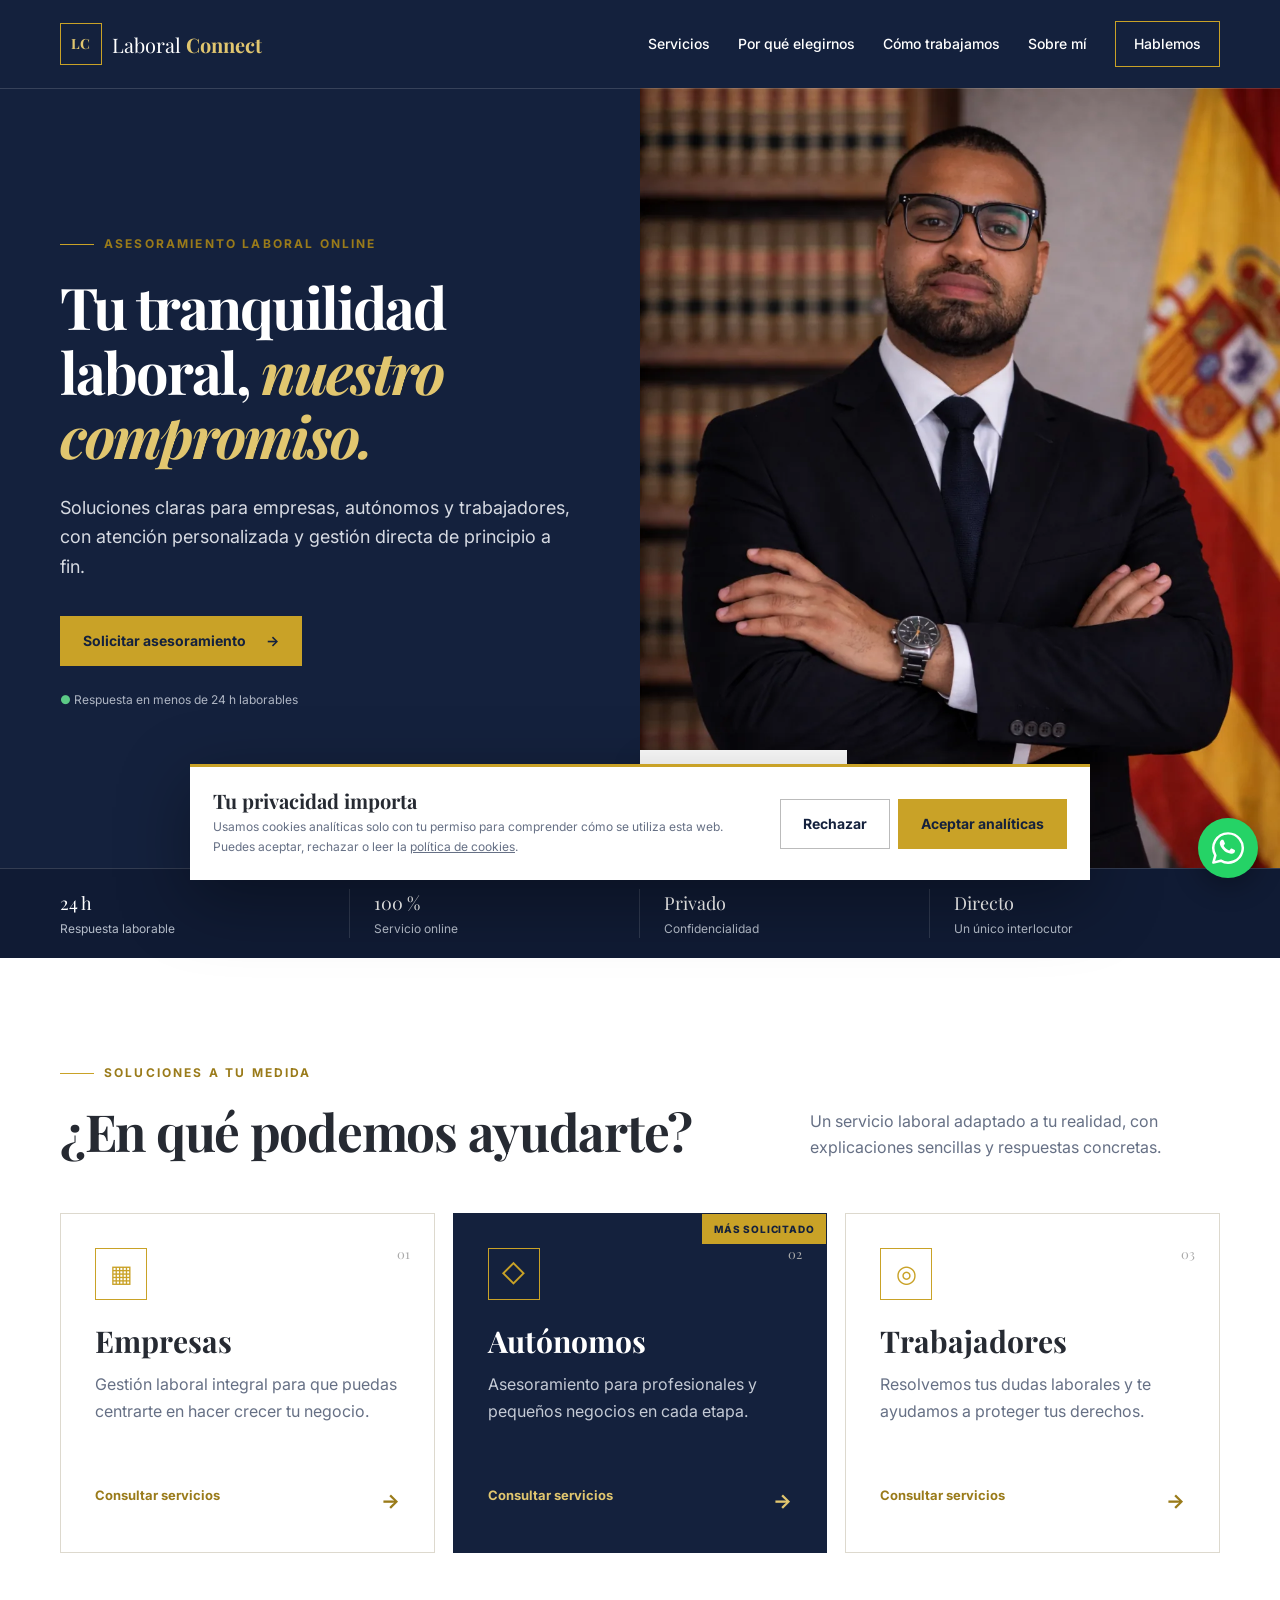
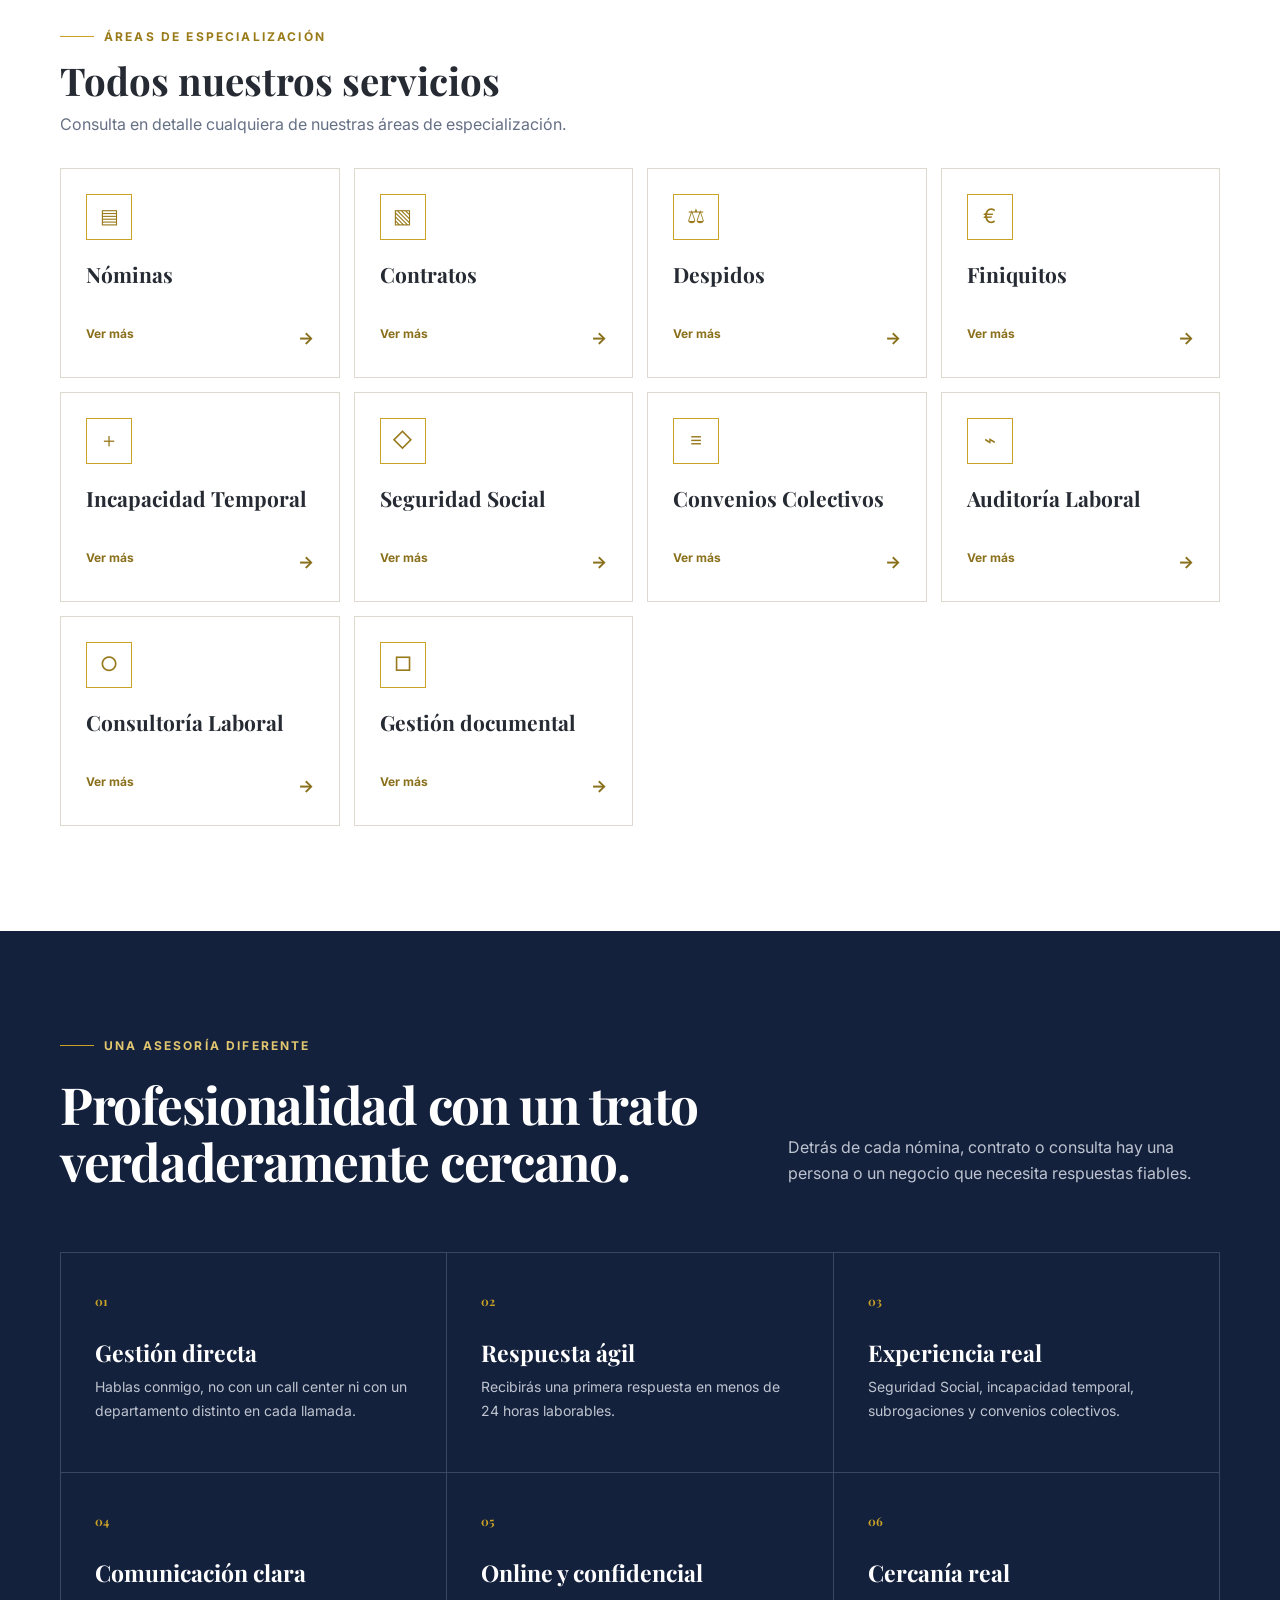
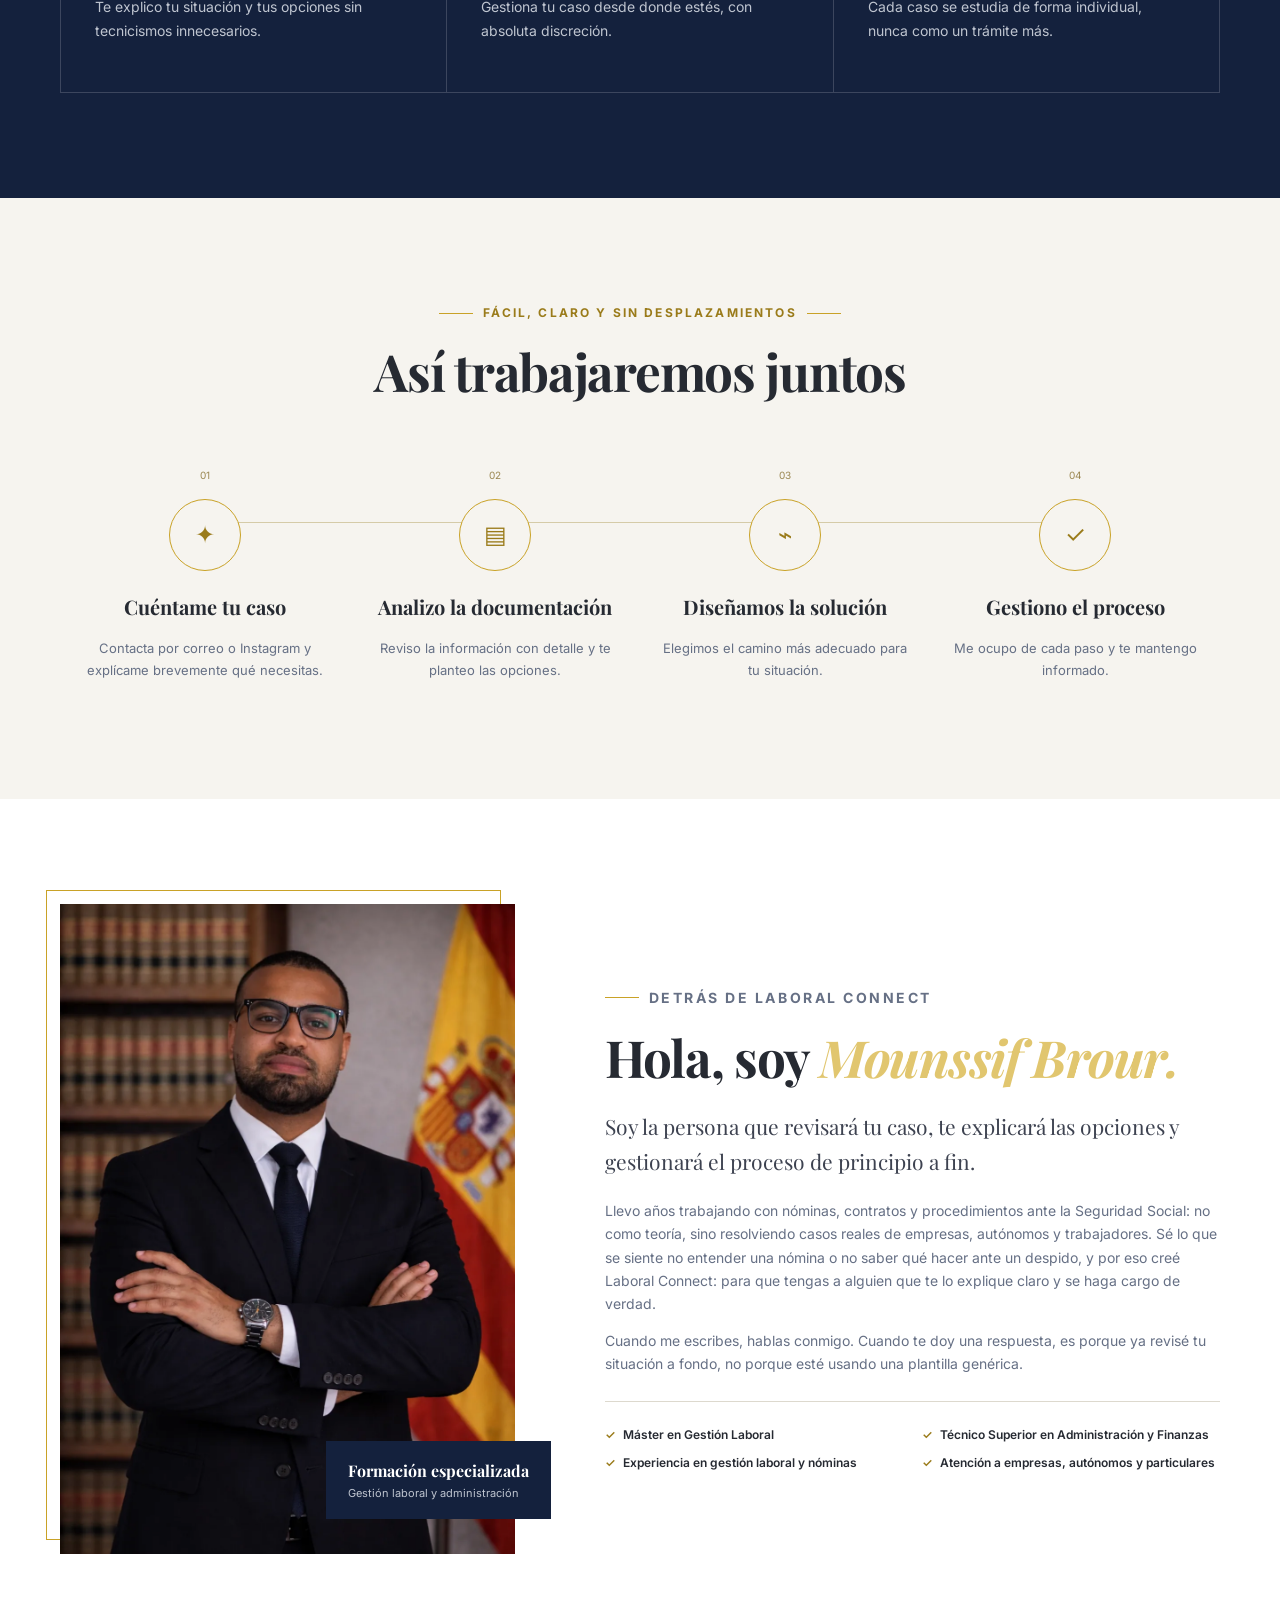
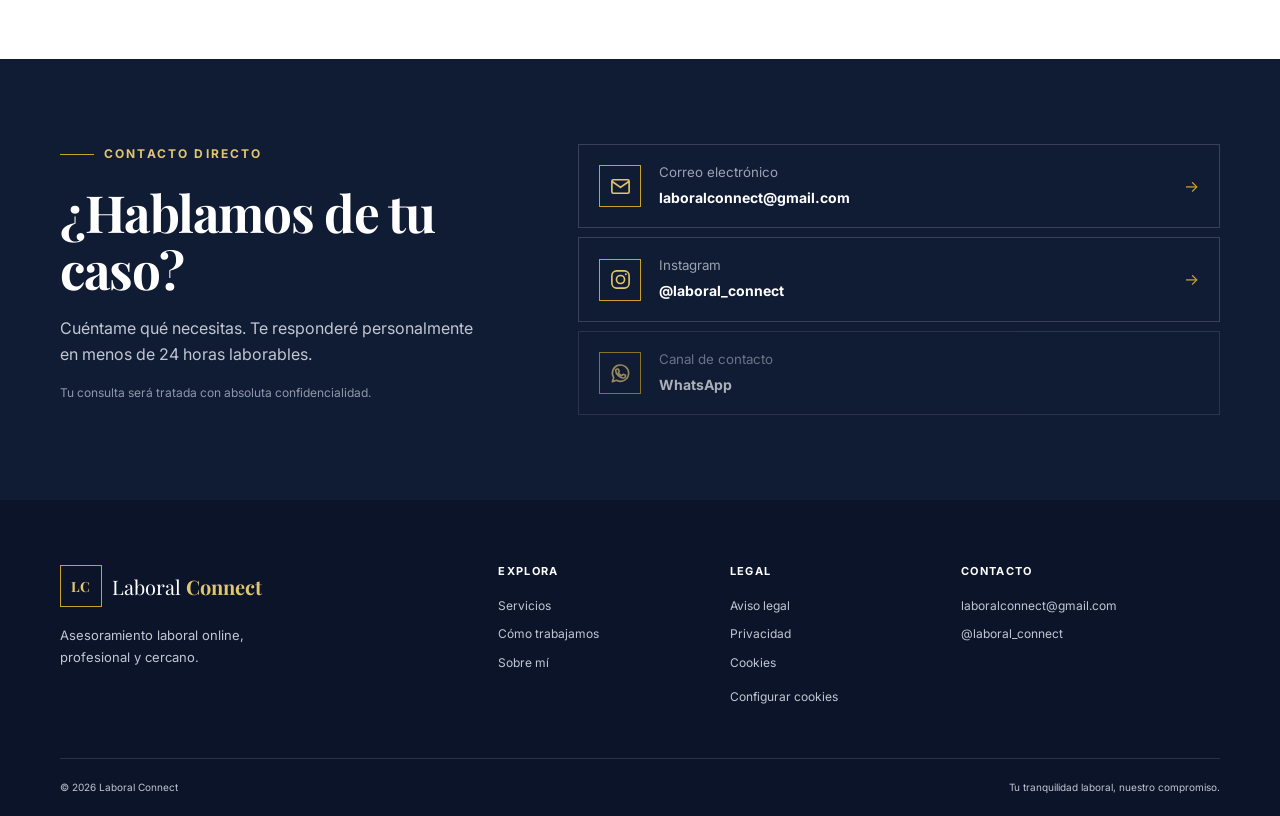
==== commit c163cd6a: "Add files via upload" ====
--- a/index.html
+++ b/index.html
@@ -31,7 +31,7 @@
           <p class="eyebrow"><span></span> Asesoramiento laboral online</p>
           <h1>Tu tranquilidad laboral, <em>nuestro compromiso.</em></h1>
           <p class="hero-lead">Soluciones claras para empresas, autónomos y trabajadores, con atención personalizada y gestión directa de principio a fin.</p>
-          <div class="button-row"><button class="button button-primary" type="button" data-open-advice>Solicitar asesoramiento <span aria-hidden="true">→</span></button><span class="button button-ghost button-disabled" aria-disabled="true">Hablar por WhatsApp</span></div>
+          <div class="button-row"><button class="button button-primary" type="button" data-open-advice>Solicitar asesoramiento <span aria-hidden="true">→</span></button></div>
           <p class="microcopy"><span aria-hidden="true">●</span> Respuesta en menos de 24 h laborables</p>
         </div>
         <div class="hero-visual reveal">
--- a/styles.css
+++ b/styles.css
@@ -294,7 +294,9 @@
 
 /* Botón flotante de WhatsApp — v5 */
 .whatsapp-float{position:fixed;right:22px;bottom:22px;z-index:400;width:60px;height:60px;border-radius:50%;display:grid;place-items:center;color:#fff;background:#25d366;box-shadow:0 9px 26px rgba(0,0,0,.28);transition:transform .2s ease,box-shadow .2s ease,bottom .3s ease,opacity .2s ease,visibility .2s ease}
-.whatsapp-float svg{width:34px;height:34px;display:block;fill:currentColor}
+.whatsapp-float svg{width:36px;height:36px;display:block}
+.whatsapp-float svg path:first-child{fill:none;stroke:currentColor;stroke-width:2.2;stroke-linecap:round;stroke-linejoin:round}
+.whatsapp-float svg path:last-child{fill:currentColor;stroke:none}
 .whatsapp-float:hover{transform:scale(1.08);box-shadow:0 12px 32px rgba(0,0,0,.36)}
 .whatsapp-float:focus-visible{outline:3px solid #fff;outline-offset:3px;box-shadow:0 0 0 6px #25d366}
 body.modal-open .whatsapp-float{opacity:0;visibility:hidden;pointer-events:none}
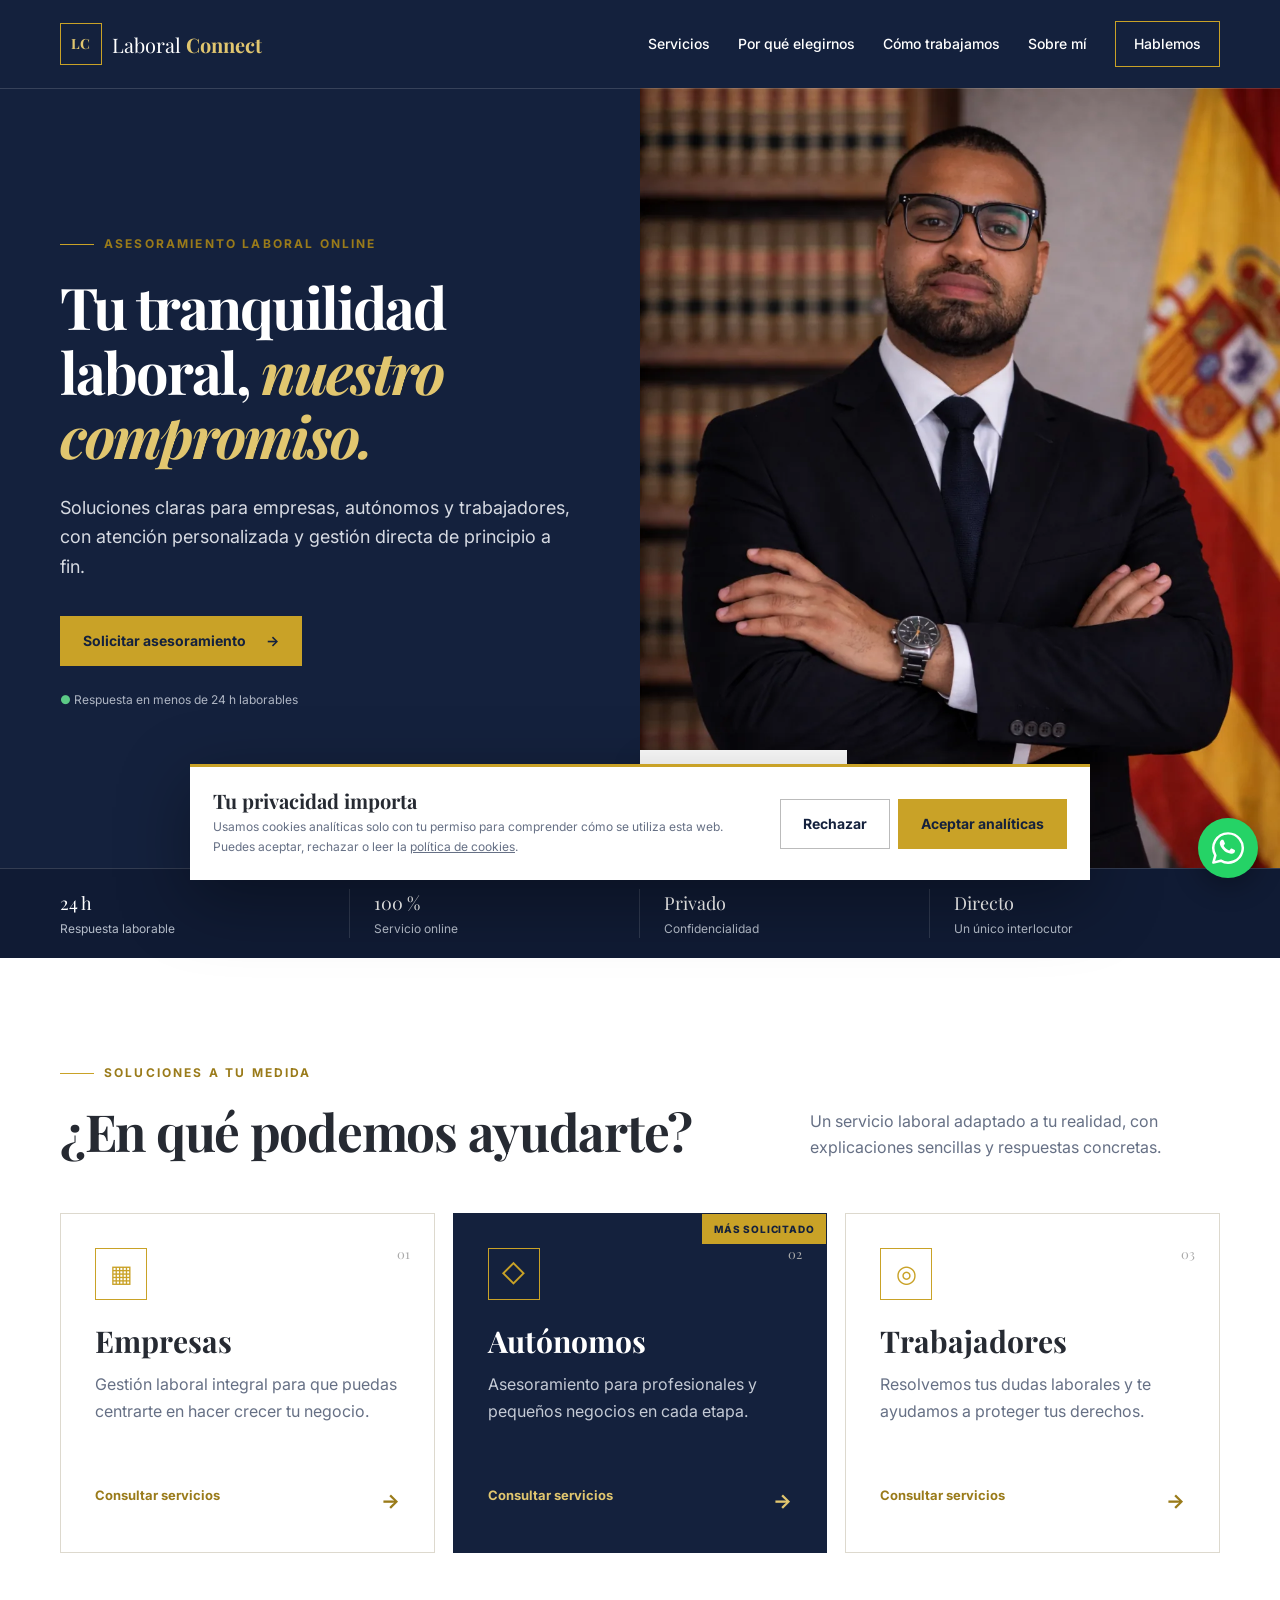
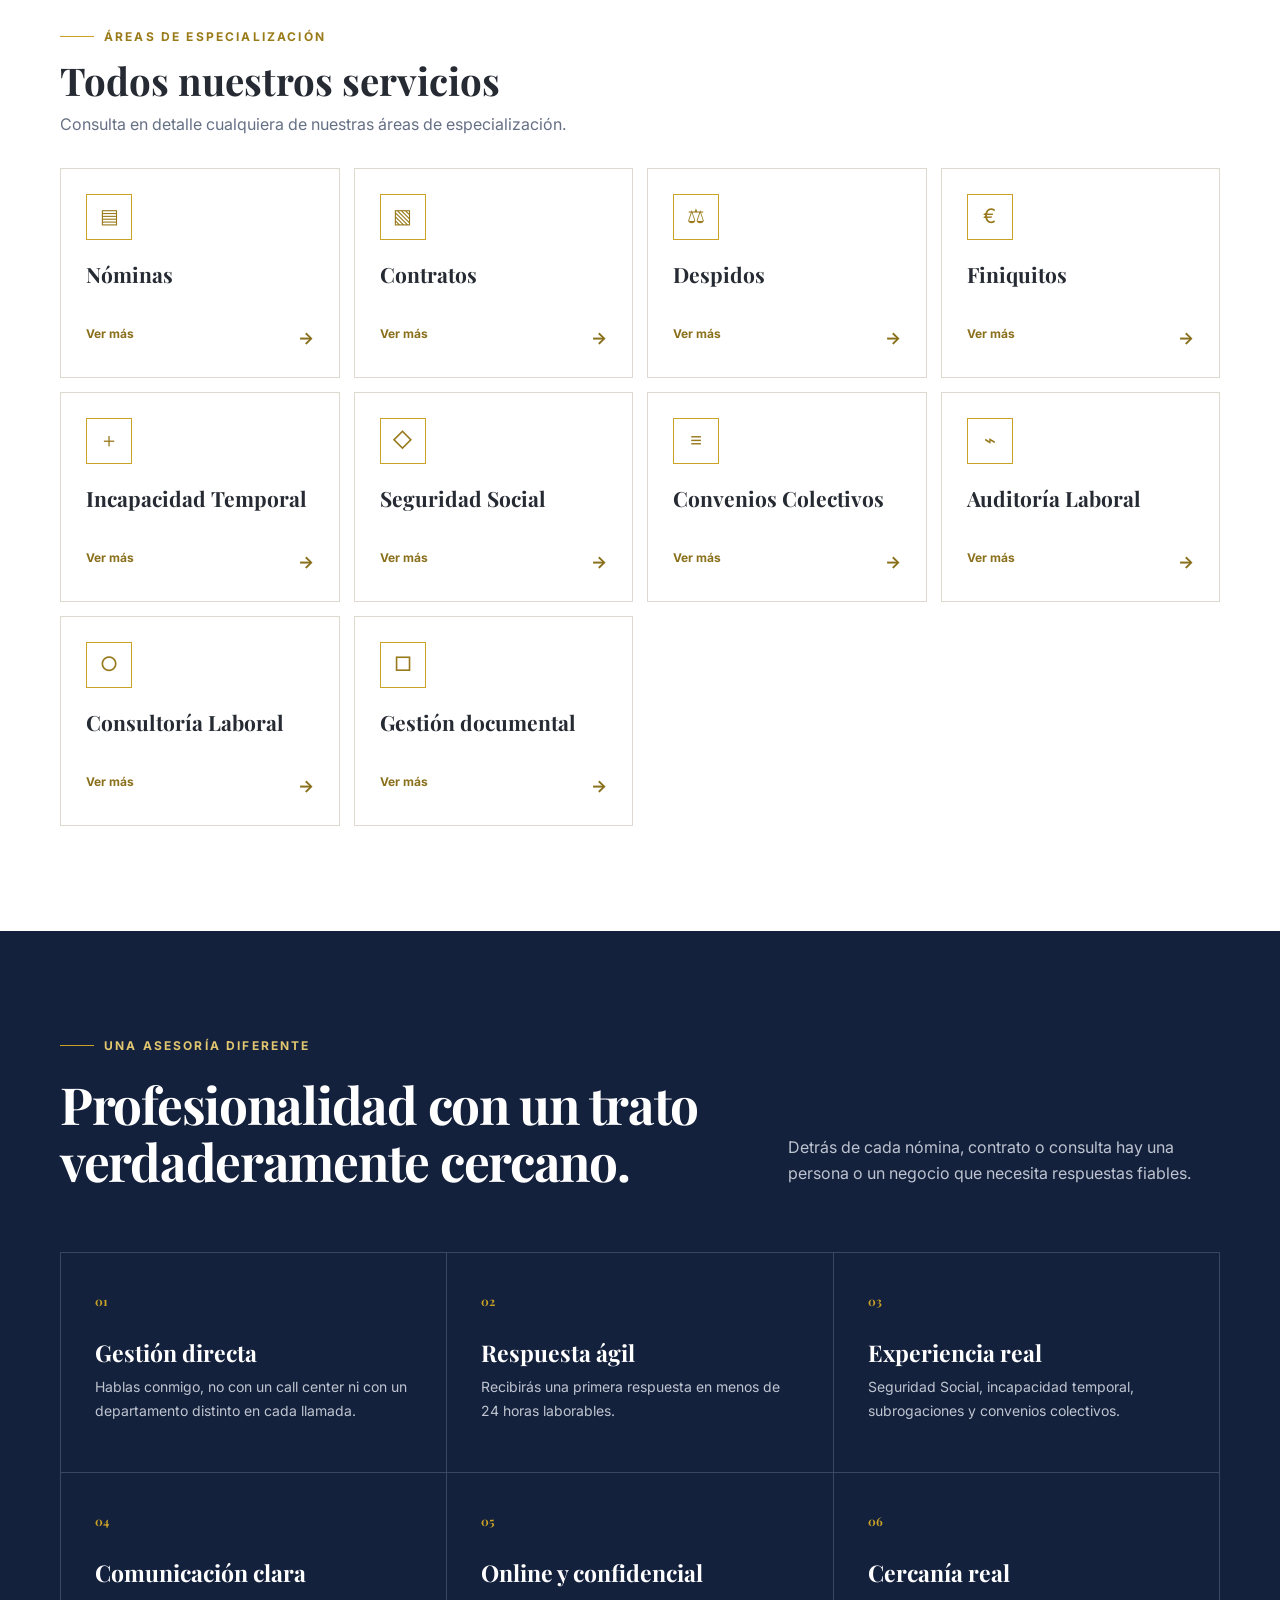
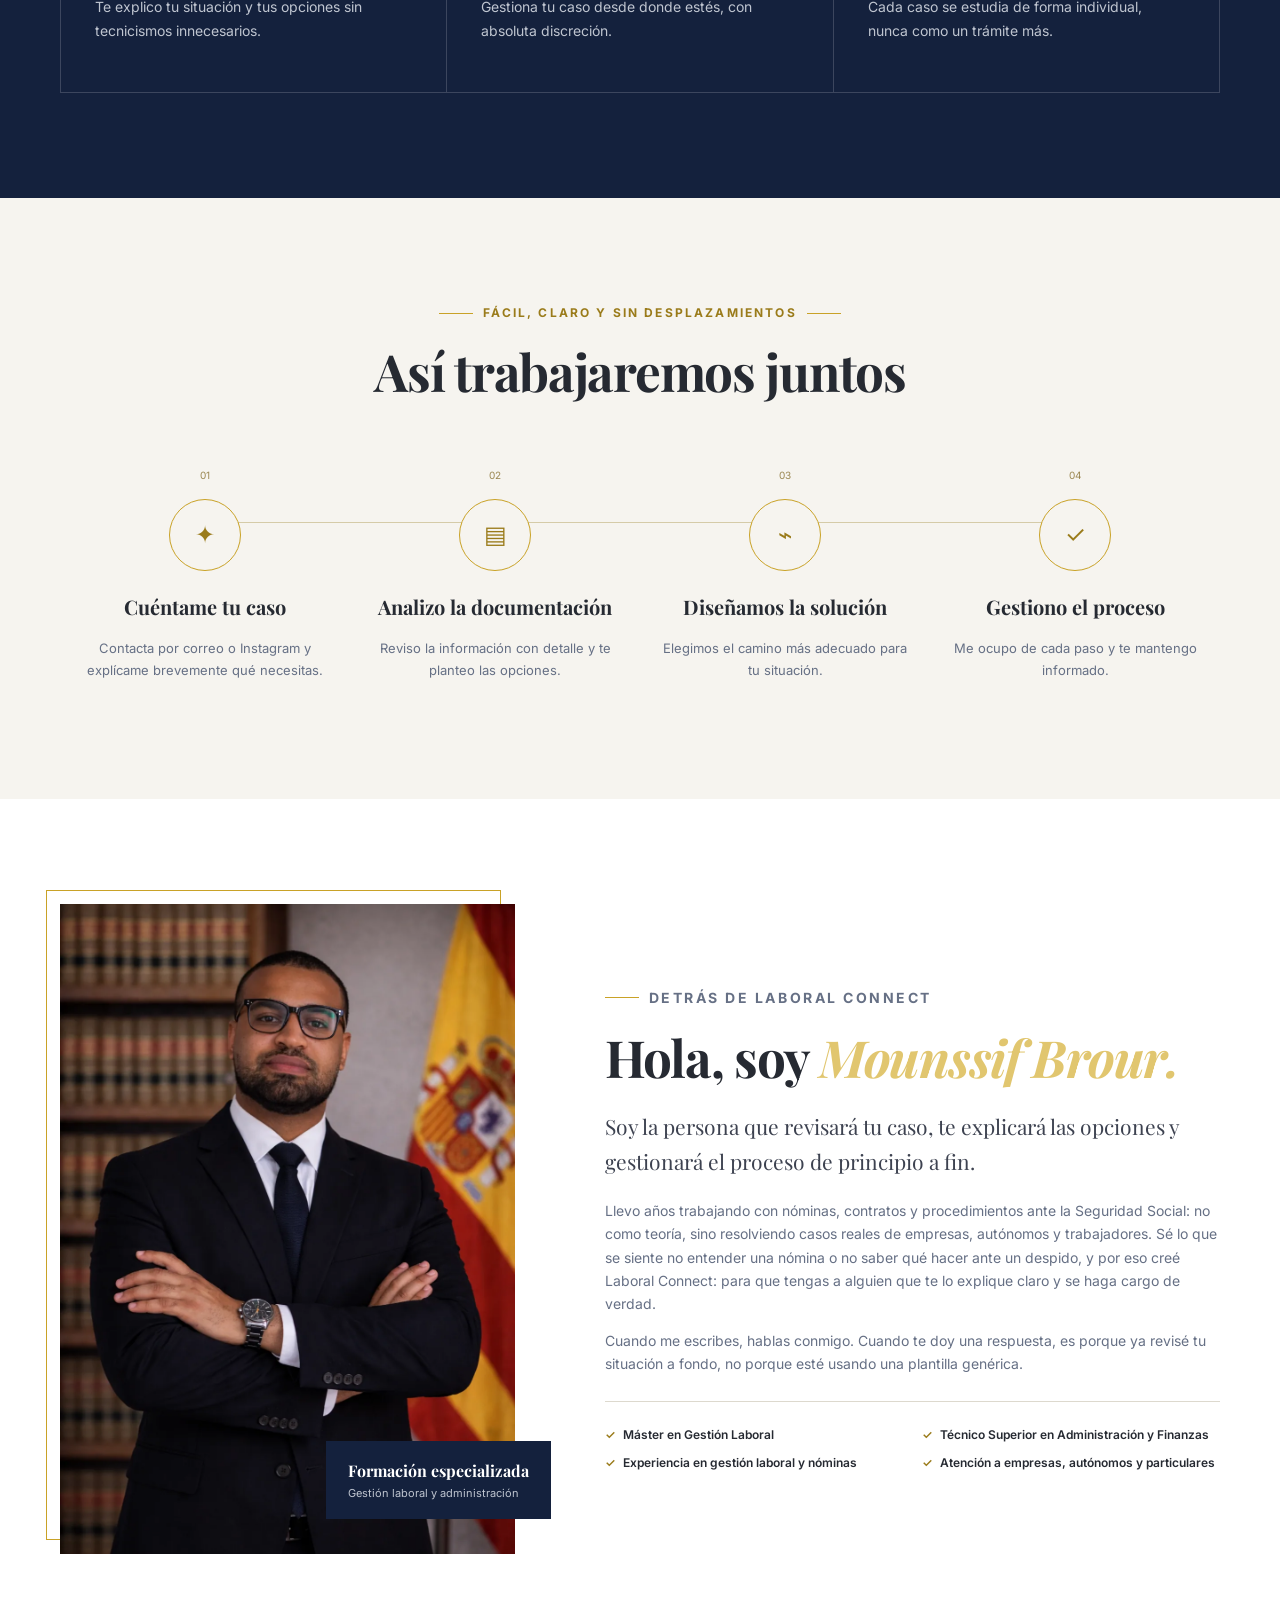
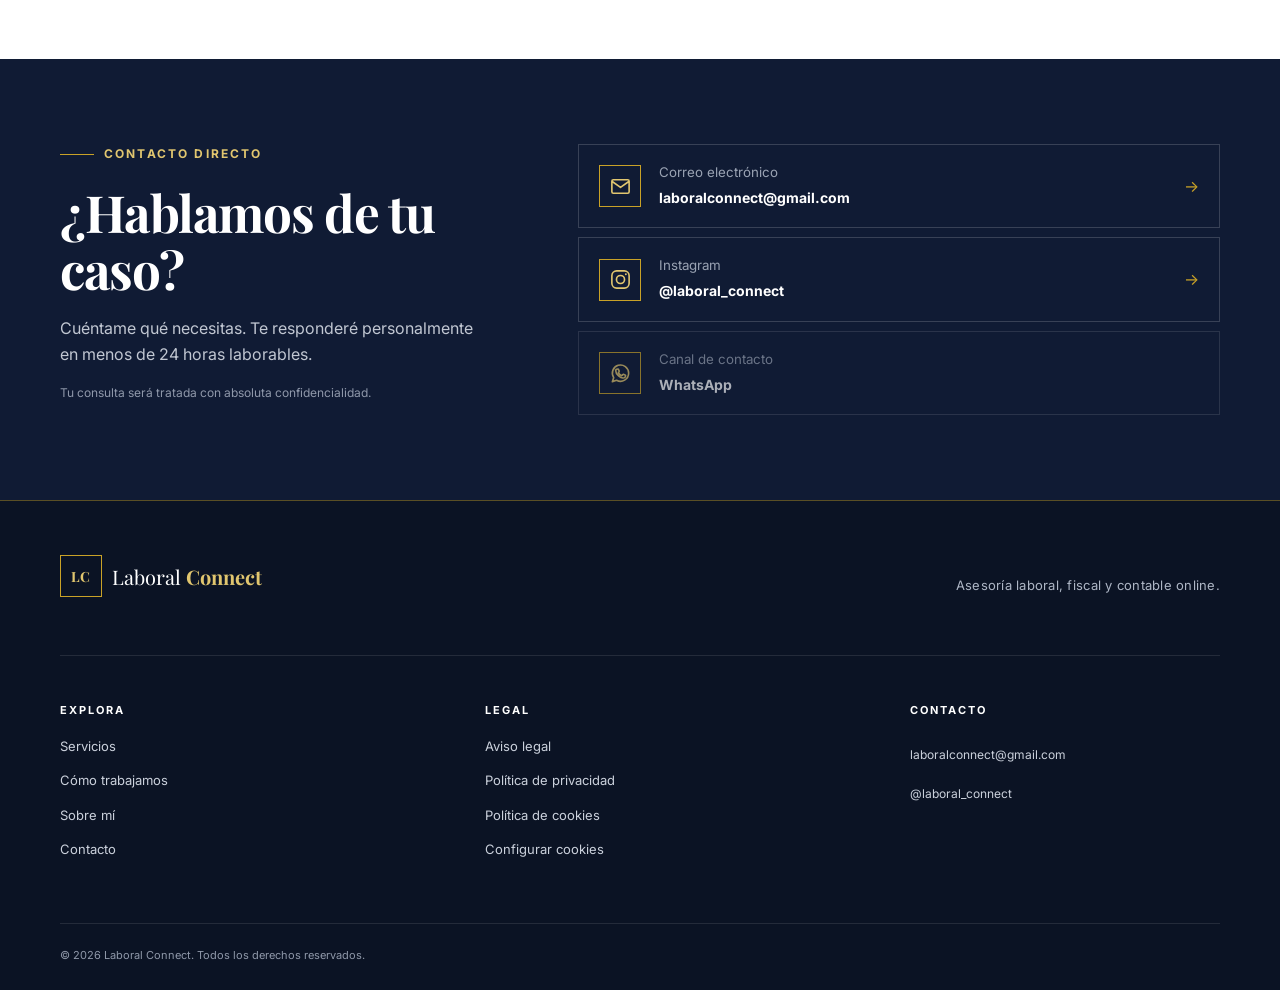
==== commit c250701a: "Add files via upload" ====
--- a/index.html
+++ b/index.html
@@ -100,7 +100,15 @@
     <section class="contact" id="contacto"><div class="container contact-grid"><div class="contact-copy reveal"><p class="eyebrow light"><span></span> Contacto directo</p><h2>¿Hablamos de tu caso?</h2><p>Cuéntame qué necesitas. Te responderé personalmente en menos de 24 horas laborables.</p><p class="privacy-note">Tu consulta será tratada con absoluta confidencialidad.</p></div><div class="contact-options reveal"><a href="mailto:laboralconnect@gmail.com?subject=Consulta%20laboral%20-%20Laboral%20Connect"><span class="contact-symbol" aria-hidden="true"><svg viewBox="0 0 24 24" fill="none"><path d="M3 6.5 12 13l9-6.5M4.5 19h15A1.5 1.5 0 0 0 21 17.5v-11A1.5 1.5 0 0 0 19.5 5h-15A1.5 1.5 0 0 0 3 6.5v11A1.5 1.5 0 0 0 4.5 19Z"/></svg></span><span><small>Correo electrónico</small><b>laboralconnect@gmail.com</b></span><i>→</i></a><a href="https://www.instagram.com/laboral_connect/" target="_blank" rel="noopener"><span class="contact-symbol" aria-hidden="true"><svg viewBox="0 0 24 24" fill="none"><rect x="3" y="3" width="18" height="18" rx="5"/><circle cx="12" cy="12" r="4.2"/><circle cx="17.6" cy="6.6" r="1" class="icon-fill"/></svg></span><span><small>Instagram</small><b>@laboral_connect</b></span><i>→</i></a><div class="contact-pending" aria-label="WhatsApp, pendiente de activar"><span class="contact-symbol" aria-hidden="true"><svg viewBox="0 0 24 24" fill="none"><path d="M20.5 11.6a8.5 8.5 0 0 1-12.6 7.5L3.5 20.5l1.4-4.2a8.5 8.5 0 1 1 15.6-4.7Z"/><path d="M8.2 7.7c.2-.4.4-.4.8-.4h.5c.2 0 .3.1.4.4l.7 1.7c.1.3.1.5-.1.7l-.6.8c-.2.2-.1.4 0 .6.7 1.2 1.7 2.1 3 2.7.3.1.5.1.7-.1l.8-1c.2-.2.4-.3.7-.2l1.8.8c.3.1.4.3.4.5 0 .5-.2 1.3-.6 1.7-.5.5-1.3.8-2.1.8-1.1 0-2.8-.6-4.6-2.2-2.2-2-3-4.2-3-5.4 0-.6.2-1.1.4-1.4Z"/></svg></span><span><small>Canal de contacto</small><b>WhatsApp</b></span></div></div></div></section>
   </main>
 
-  <footer><div class="container footer-grid"><div><a class="brand brand-footer" href="#inicio"><span class="brand-mark">LC</span><span>Laboral <b>Connect</b></span></a><p>Asesoramiento laboral online, profesional y cercano.</p></div><div><h2>Explora</h2><a href="#servicios">Servicios</a><a href="#proceso">Cómo trabajamos</a><a href="#sobre-mi">Sobre mí</a></div><div><h2>Legal</h2><a href="aviso-legal.html">Aviso legal</a><a href="privacidad.html">Privacidad</a><a href="cookies.html">Cookies</a><button class="cookie-settings" type="button">Configurar cookies</button></div><div><h2>Contacto</h2><a href="mailto:laboralconnect@gmail.com">laboralconnect@gmail.com</a><a href="https://www.instagram.com/laboral_connect/" target="_blank" rel="noopener">@laboral_connect</a></div></div><div class="container footer-bottom"><span>© <span id="year"></span> Laboral Connect</span><span>Tu tranquilidad laboral, nuestro compromiso.</span></div></footer>
+  <footer class="site-footer">
+    <div class="container footer-intro"><a class="brand brand-footer" href="#inicio"><span class="brand-mark">LC</span><span>Laboral <b>Connect</b></span></a><p>Asesoría laboral, fiscal y contable online.</p></div>
+    <div class="container footer-grid">
+      <nav aria-label="Explora"><h2>Explora</h2><a href="#servicios">Servicios</a><a href="#proceso">Cómo trabajamos</a><a href="#sobre-mi">Sobre mí</a><a href="#contacto">Contacto</a></nav>
+      <nav aria-label="Información legal"><h2>Legal</h2><a href="aviso-legal.html">Aviso legal</a><a href="privacidad.html">Política de privacidad</a><a href="cookies.html">Política de cookies</a><button class="cookie-settings" type="button">Configurar cookies</button></nav>
+      <div><h2>Contacto</h2><a href="mailto:laboralconnect@gmail.com">laboralconnect@gmail.com</a><a href="https://www.instagram.com/laboral_connect/" target="_blank" rel="noopener">@laboral_connect</a></div>
+    </div>
+    <div class="container footer-bottom"><span>© <span id="year"></span> Laboral Connect. Todos los derechos reservados.</span></div>
+  </footer>
 
   <div class="cookie-banner" role="dialog" aria-modal="true" aria-labelledby="cookie-title" hidden><div><h2 id="cookie-title">Tu privacidad importa</h2><p>Usamos cookies analíticas solo con tu permiso para comprender cómo se utiliza esta web. Puedes aceptar, rechazar o leer la <a href="cookies.html">política de cookies</a>.</p></div><div class="cookie-actions"><button class="button button-ghost reject-cookies" type="button">Rechazar</button><button class="button button-primary accept-cookies" type="button">Aceptar analíticas</button></div></div>
 
--- a/styles.css
+++ b/styles.css
@@ -195,8 +195,6 @@
 
 /* Servicios y accesos de contacto — rediseño v2 */
 .profile-card{min-height:340px}
-.button-disabled{cursor:default;opacity:.72}
-.button-disabled:hover{border-color:rgba(255,255,255,.35)}
 .services-heading{margin-top:74px;margin-bottom:30px}
 .services-heading .eyebrow{margin-bottom:13px}
 .services-heading h3{font-size:clamp(30px,3vw,42px);margin-bottom:9px}
@@ -306,3 +304,31 @@
   footer{padding-bottom:88px}
 }
 @media(prefers-reduced-motion:reduce){.whatsapp-float{transition:none}}
+
+/* Footer y páginas legales — rediseño premium v6 */
+.site-footer{position:relative;background:#0b1324;color:#d5d9e2;padding:0;border-top:1px solid rgba(201,162,39,.42)}
+.footer-intro{display:flex;align-items:center;justify-content:space-between;gap:30px;padding-top:54px;padding-bottom:40px;border-bottom:1px solid rgba(255,255,255,.1)}
+.footer-intro p{margin:0;color:#aeb6c5;font-size:13px;letter-spacing:.02em}
+.site-footer .footer-grid{grid-template-columns:repeat(3,1fr);gap:clamp(50px,9vw,140px);padding-top:48px;padding-bottom:48px}
+.site-footer .footer-grid nav,.site-footer .footer-grid>div{display:flex;flex-direction:column;align-items:flex-start}
+.site-footer .footer-grid h2{margin:0 0 20px;color:#fff;font-size:11px;font-weight:700;letter-spacing:.18em}
+.site-footer .footer-grid a,.site-footer .cookie-settings{position:relative;display:inline-block;margin:0 0 12px;padding:0 0 3px;color:#cbd1dc;font-family:var(--sans);font-size:13px;line-height:1.5;transition:color .2s ease,transform .2s ease}
+.site-footer .footer-grid a:after,.site-footer .cookie-settings:after{content:"";position:absolute;left:0;right:100%;bottom:0;height:1px;background:var(--gold);transition:right .25s ease}
+.site-footer .footer-grid a:hover,.site-footer .cookie-settings:hover{color:#fff;transform:translateX(3px)}
+.site-footer .footer-grid a:hover:after,.site-footer .cookie-settings:hover:after{right:0}
+.site-footer .cookie-settings{text-align:left}
+.site-footer .footer-bottom{justify-content:flex-start;margin-top:0;padding:22px 0 26px;border-top:1px solid rgba(255,255,255,.1);color:#8f98a9;font-size:11px}
+.legal-header{border-bottom:1px solid rgba(201,162,39,.35)}
+.legal-page{max-width:920px;padding-top:82px;padding-bottom:110px}
+.legal-kicker{margin:0 0 14px;color:#8c7119!important;font-size:11px!important;font-weight:700;text-transform:uppercase;letter-spacing:.18em}
+.legal-page h1{font-size:clamp(43px,6vw,66px);line-height:1.05;margin-bottom:22px}
+.legal-page h2{padding-top:8px;border-top:1px solid var(--line);font-size:28px}
+.legal-page a:not(.back-link){color:#806817;text-decoration:underline;text-underline-offset:3px}
+.legal-page .placeholder{display:inline-block;background:#fff2bd;color:#4e431e;border-radius:2px;padding:2px 6px}
+@media(max-width:850px){.site-footer .footer-grid{grid-template-columns:repeat(3,1fr);gap:35px}}
+@media(max-width:650px){
+  .footer-intro{display:block;padding-top:42px;padding-bottom:32px}.footer-intro p{margin-top:18px}
+  .site-footer .footer-grid{grid-template-columns:1fr;gap:34px;padding-top:38px;padding-bottom:35px}
+  .site-footer .footer-bottom{padding-bottom:92px}
+  .legal-page{padding-top:58px;padding-bottom:78px}
+}
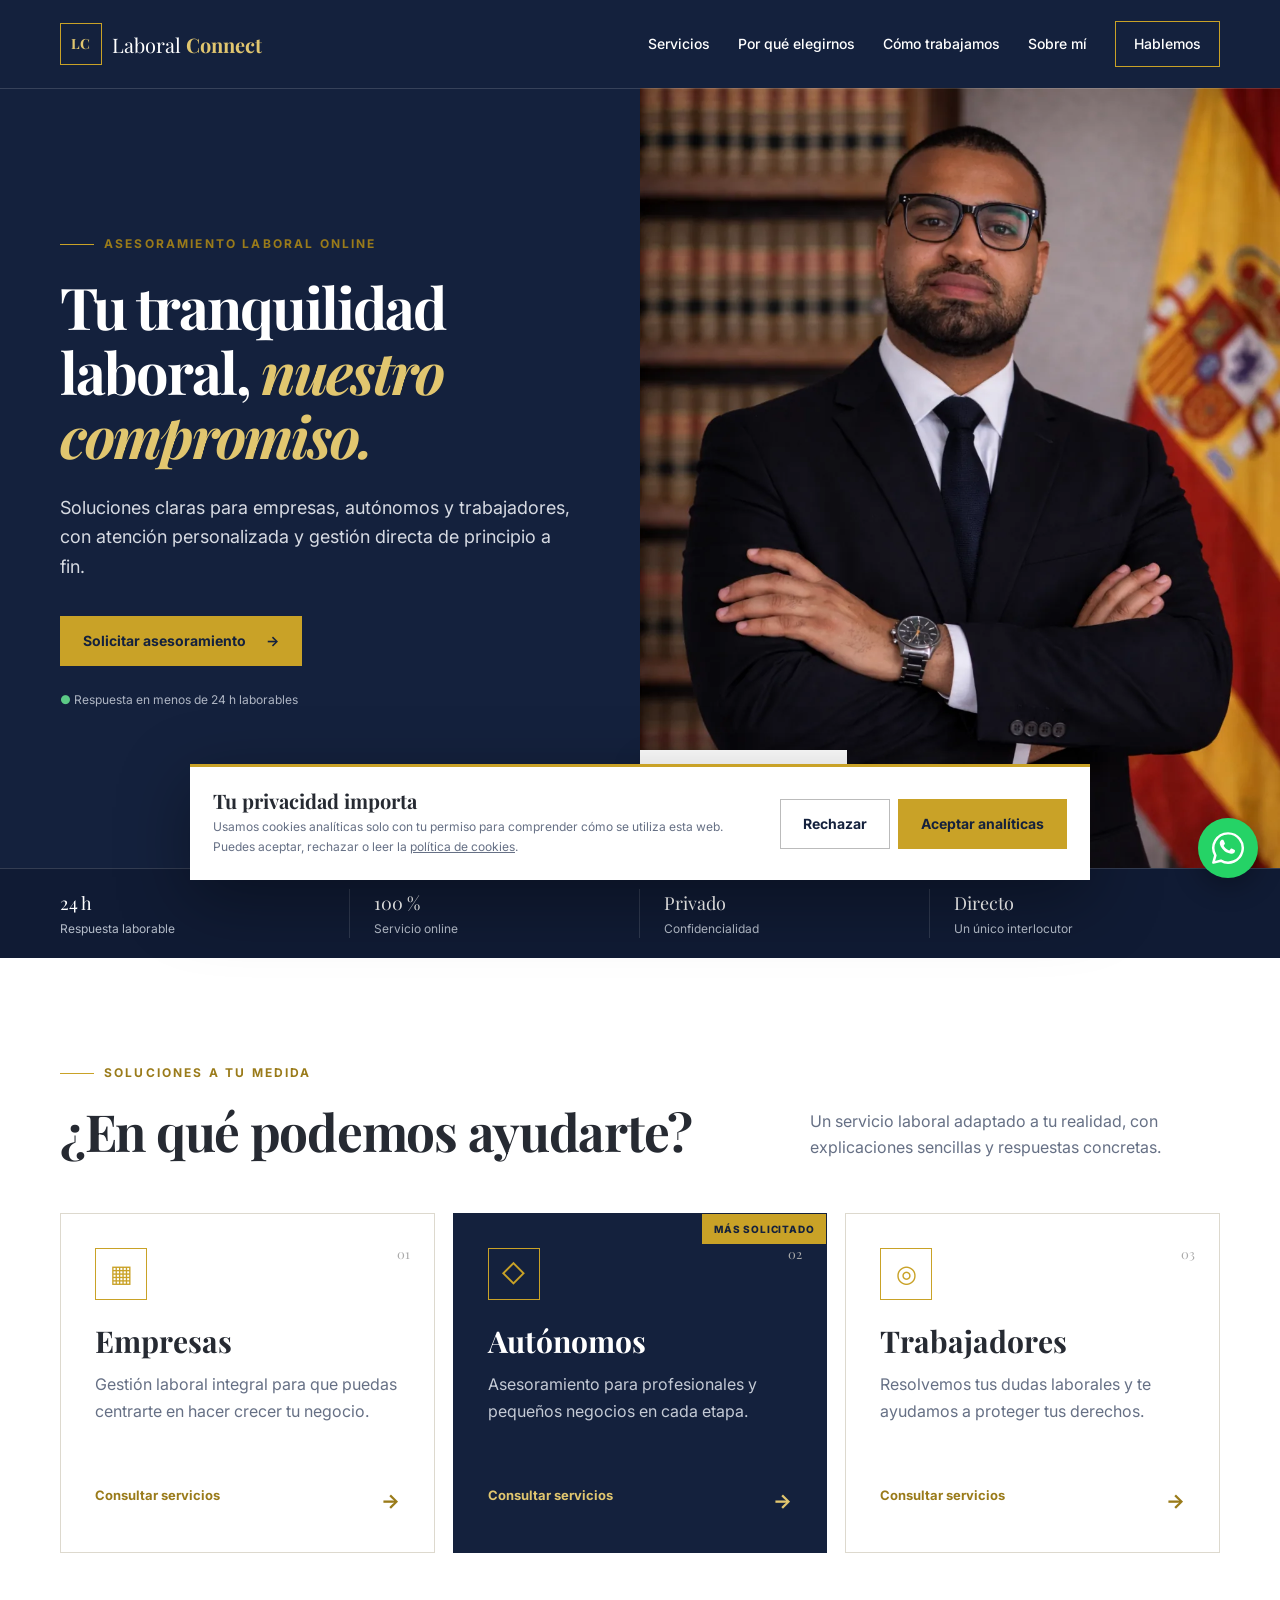
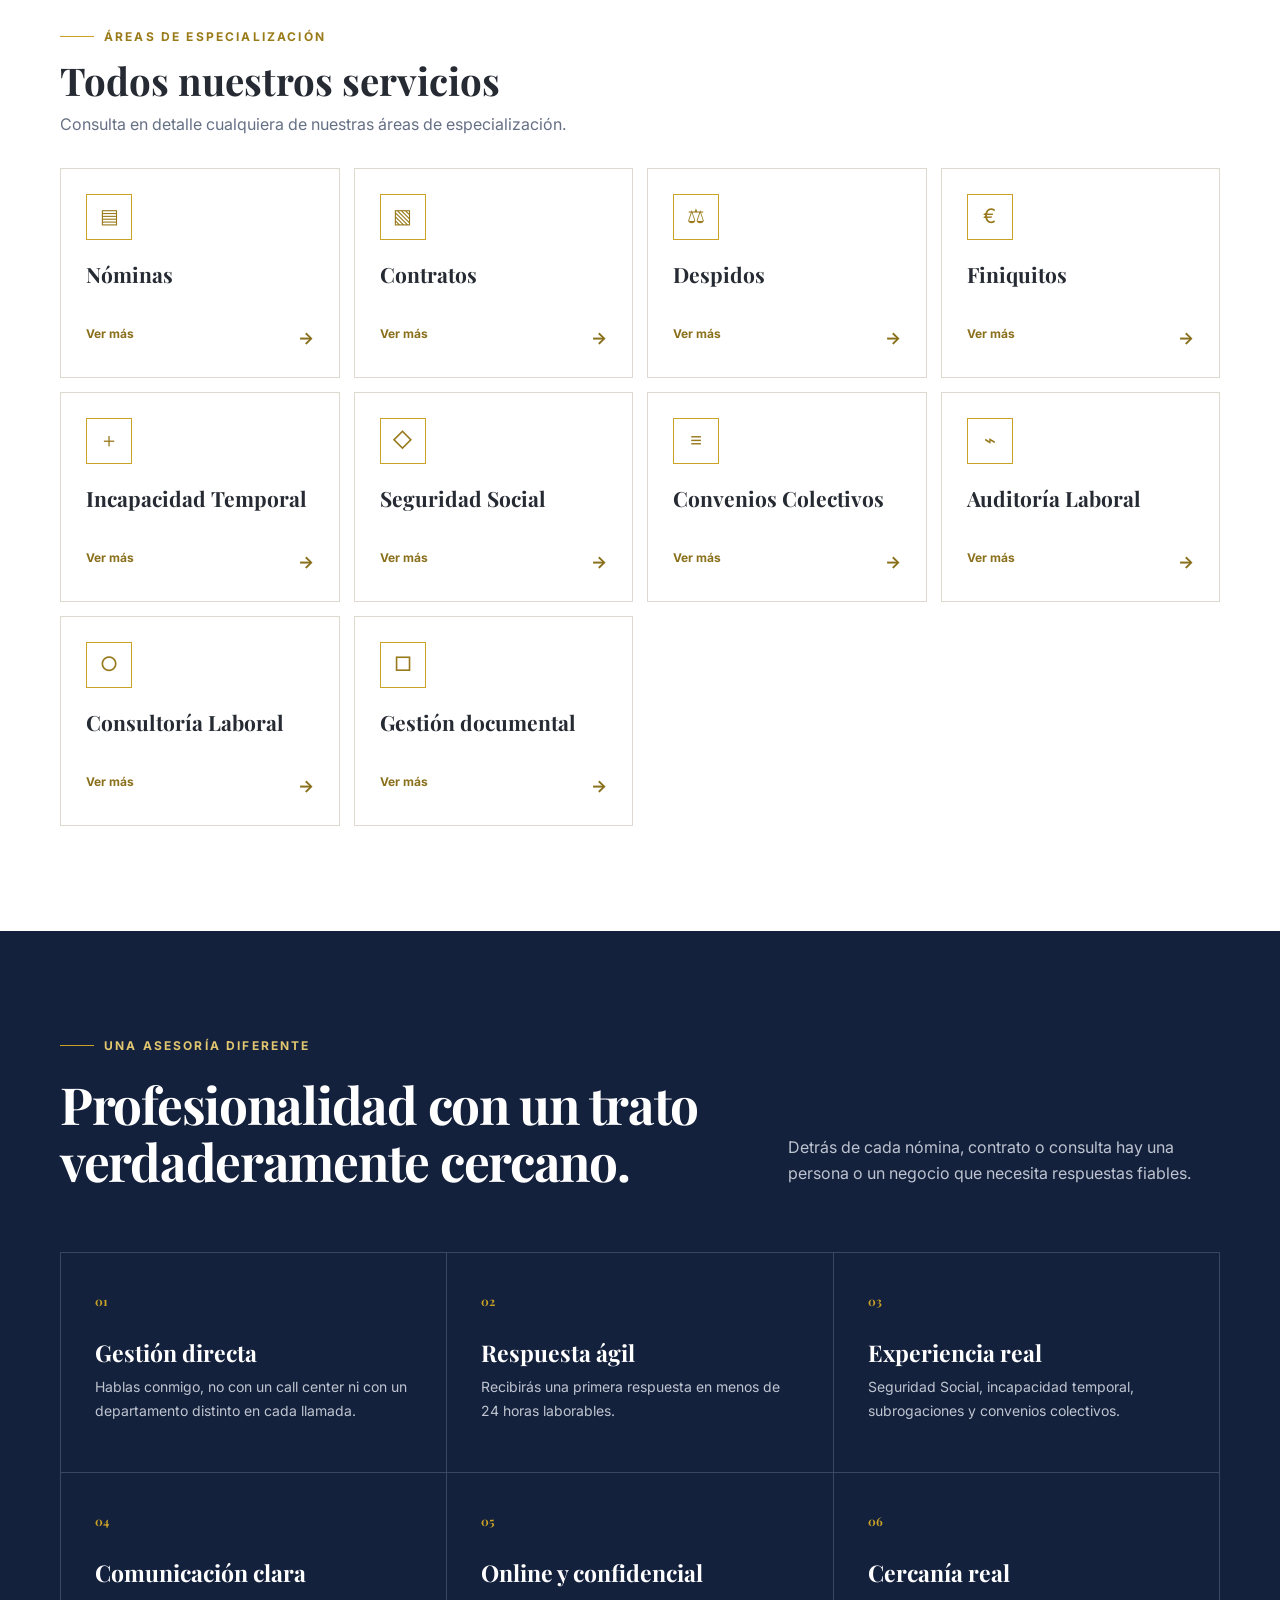
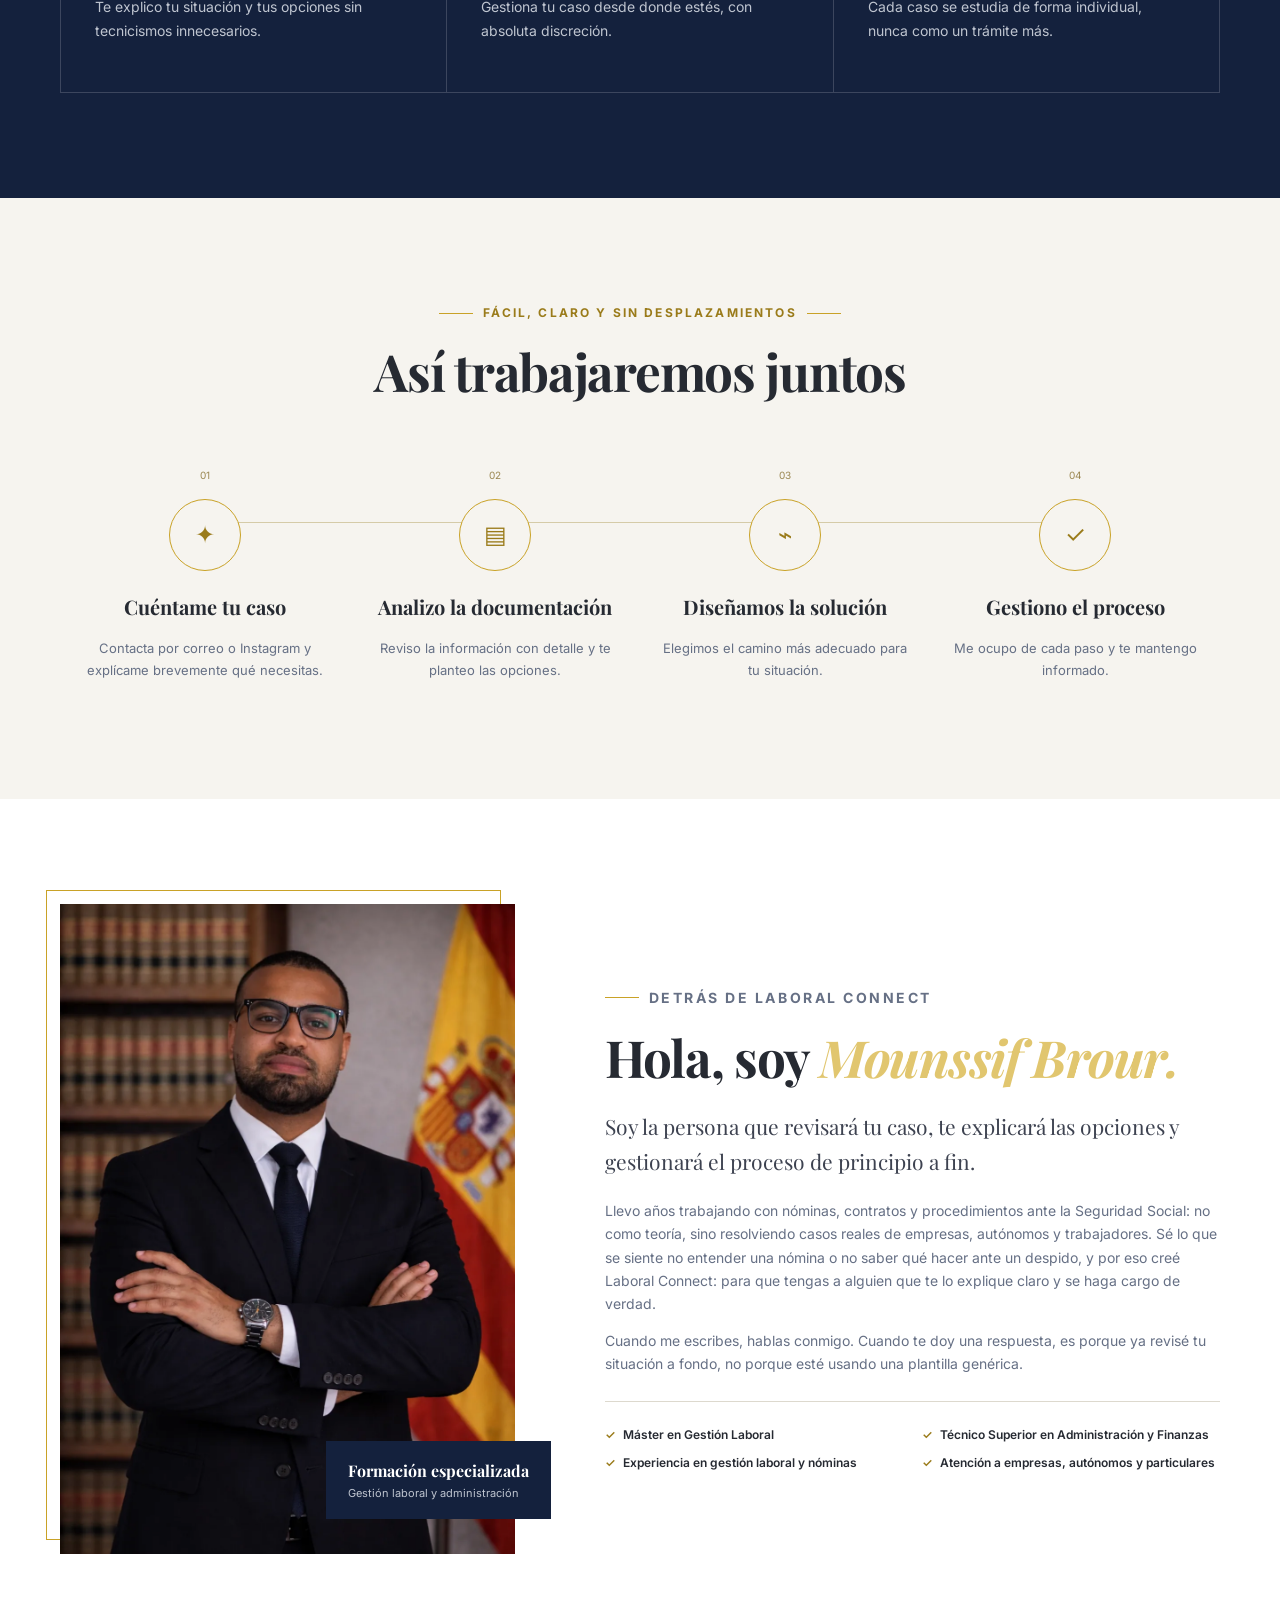
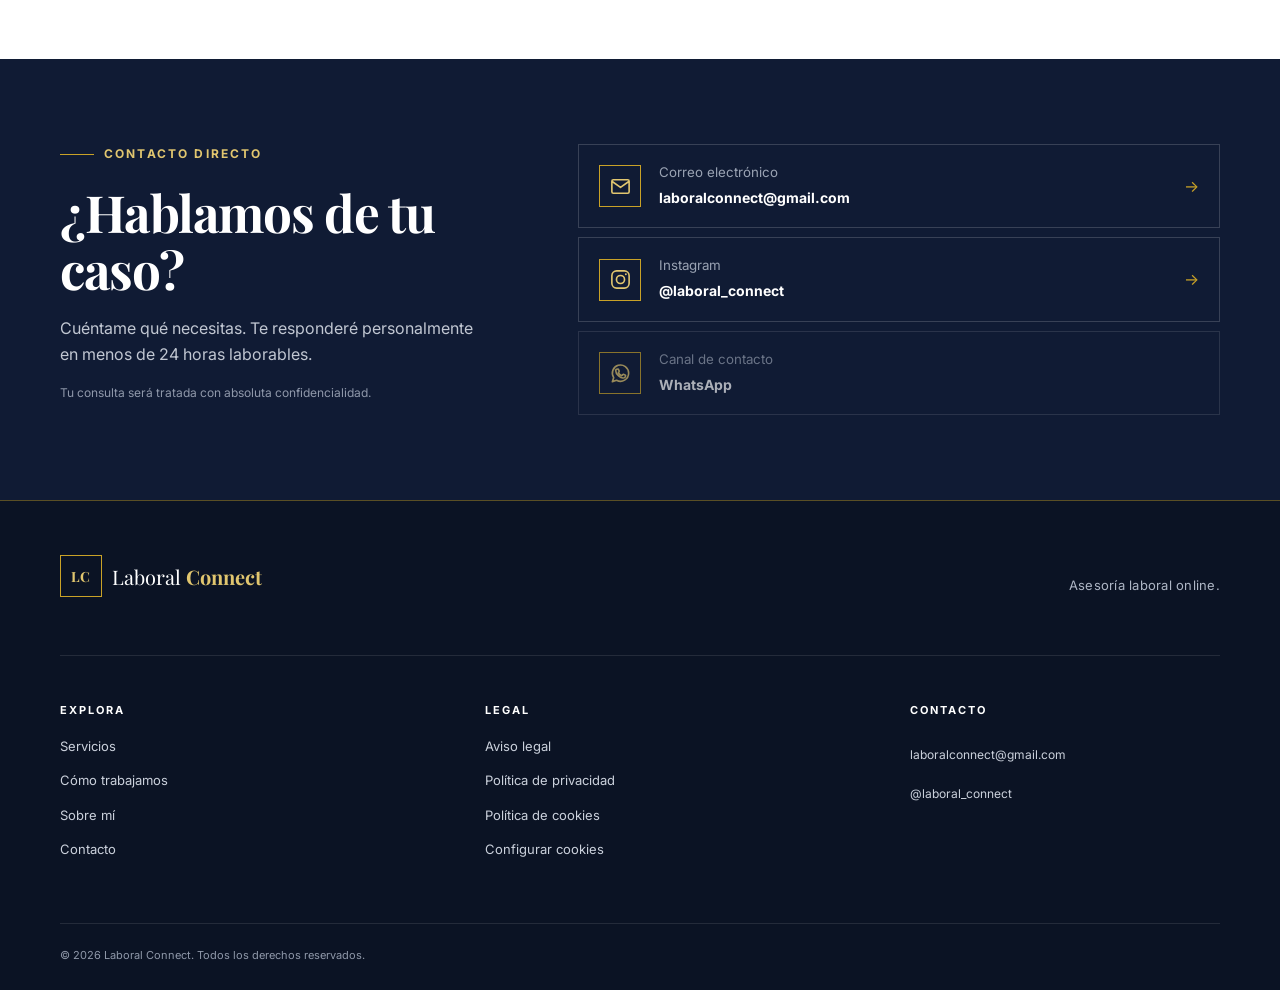
==== commit 3937dd61: "Add files via upload" ====
--- a/index.html
+++ b/index.html
@@ -101,7 +101,7 @@
   </main>
 
   <footer class="site-footer">
-    <div class="container footer-intro"><a class="brand brand-footer" href="#inicio"><span class="brand-mark">LC</span><span>Laboral <b>Connect</b></span></a><p>Asesoría laboral, fiscal y contable online.</p></div>
+    <div class="container footer-intro"><a class="brand brand-footer" href="#inicio"><span class="brand-mark">LC</span><span>Laboral <b>Connect</b></span></a><p>Asesoría laboral online.</p></div>
     <div class="container footer-grid">
       <nav aria-label="Explora"><h2>Explora</h2><a href="#servicios">Servicios</a><a href="#proceso">Cómo trabajamos</a><a href="#sobre-mi">Sobre mí</a><a href="#contacto">Contacto</a></nav>
       <nav aria-label="Información legal"><h2>Legal</h2><a href="aviso-legal.html">Aviso legal</a><a href="privacidad.html">Política de privacidad</a><a href="cookies.html">Política de cookies</a><button class="cookie-settings" type="button">Configurar cookies</button></nav>
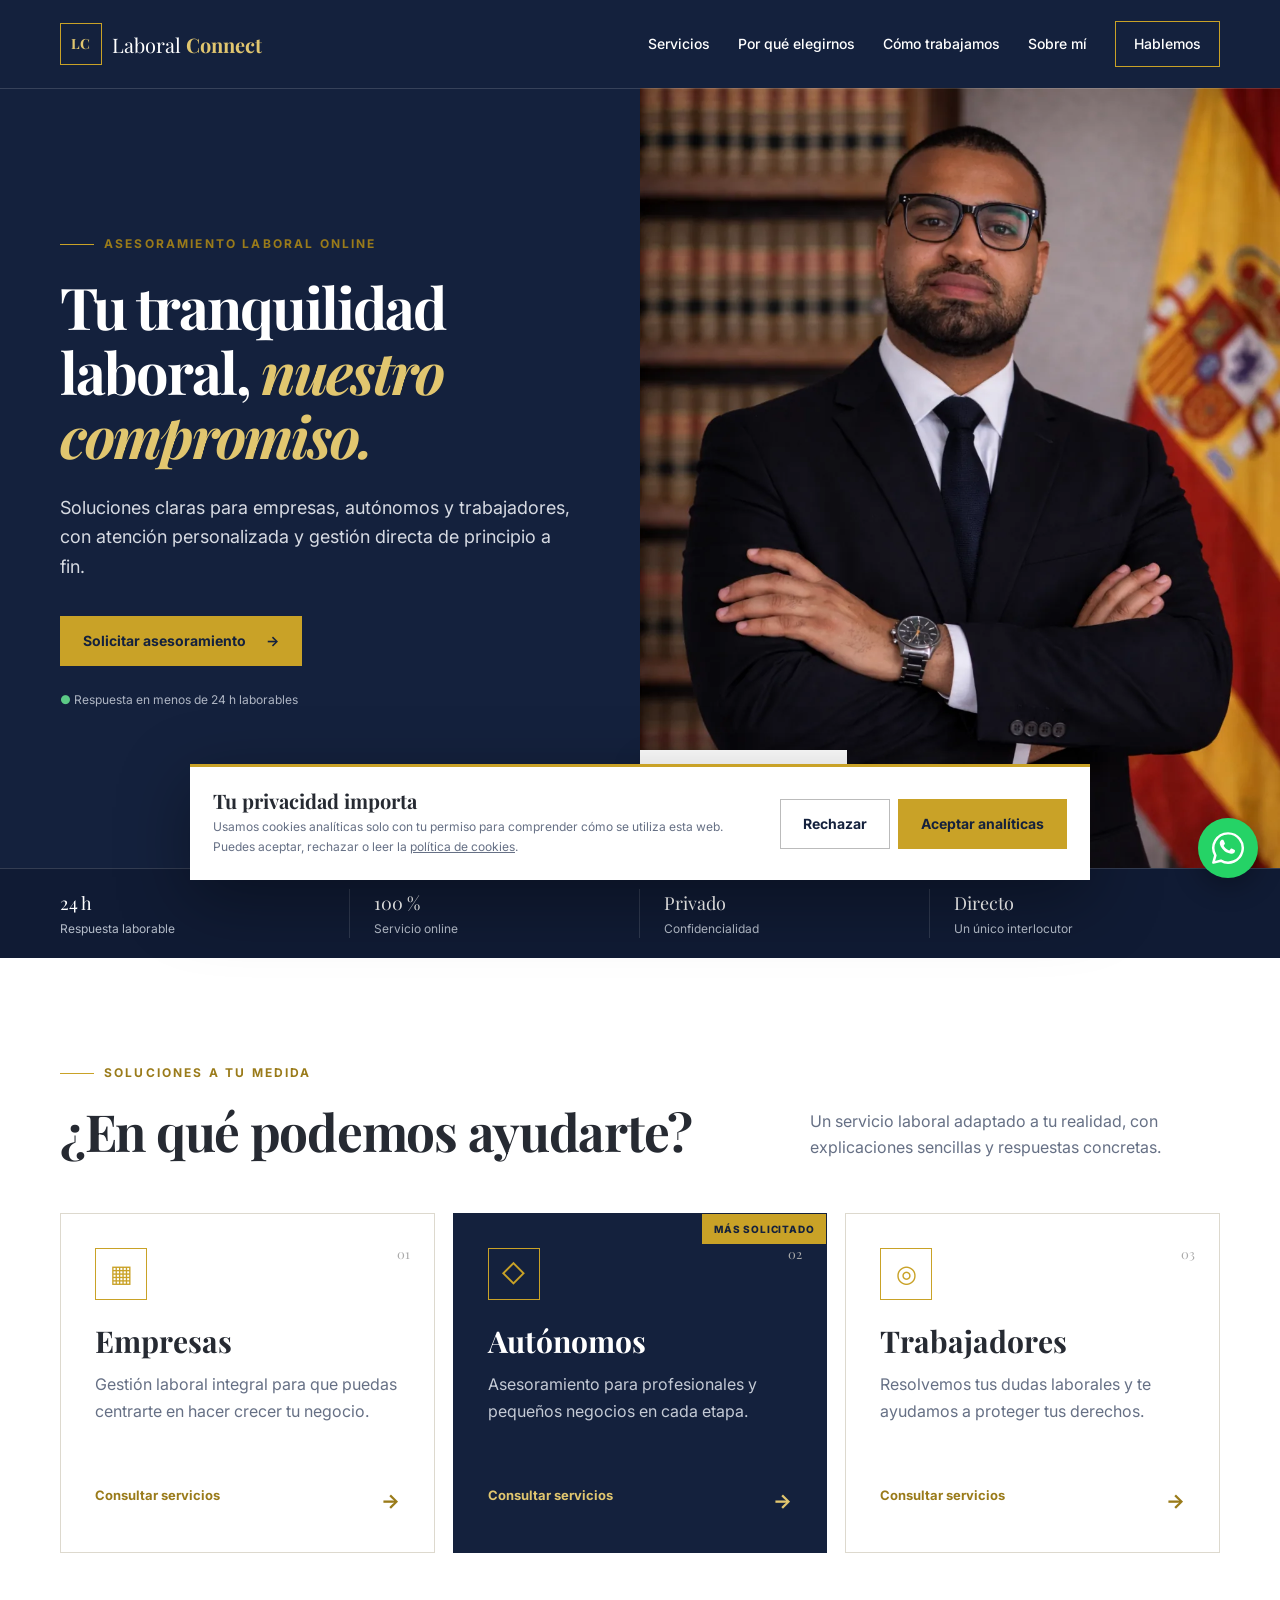
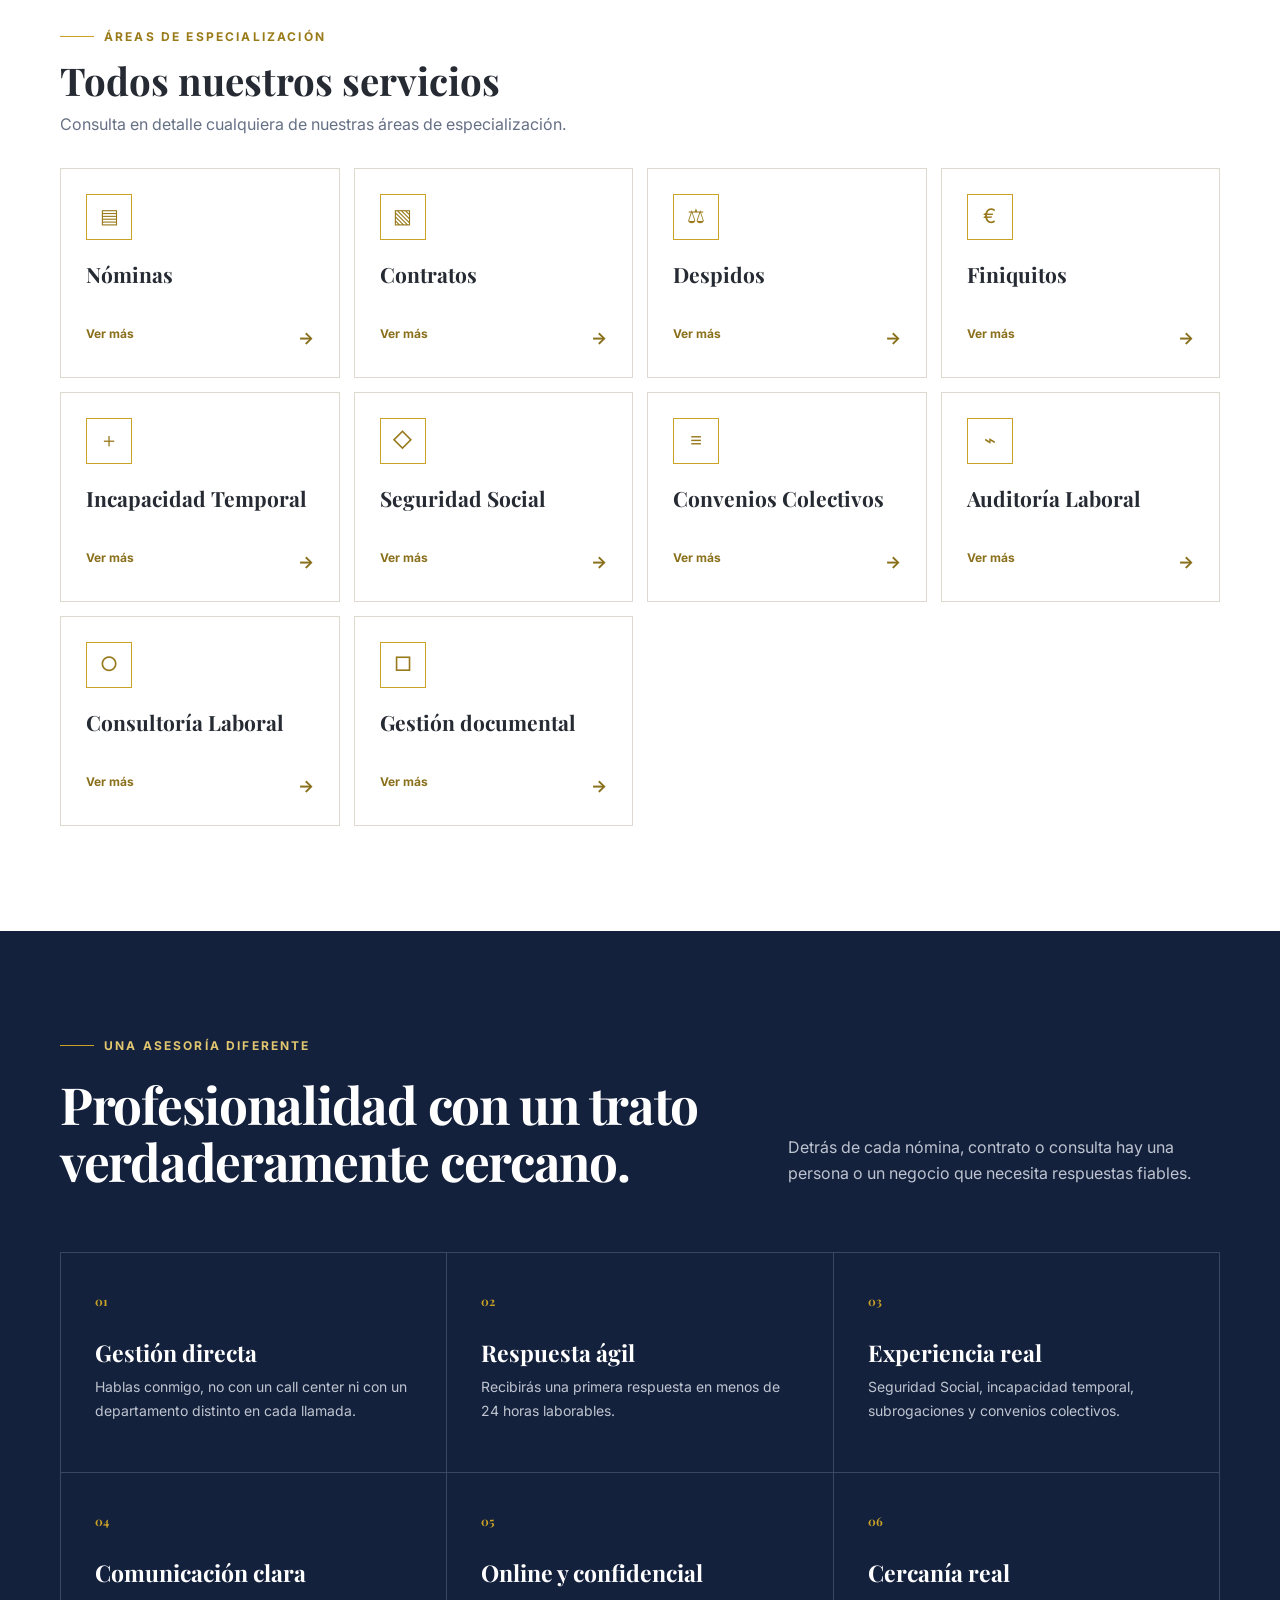
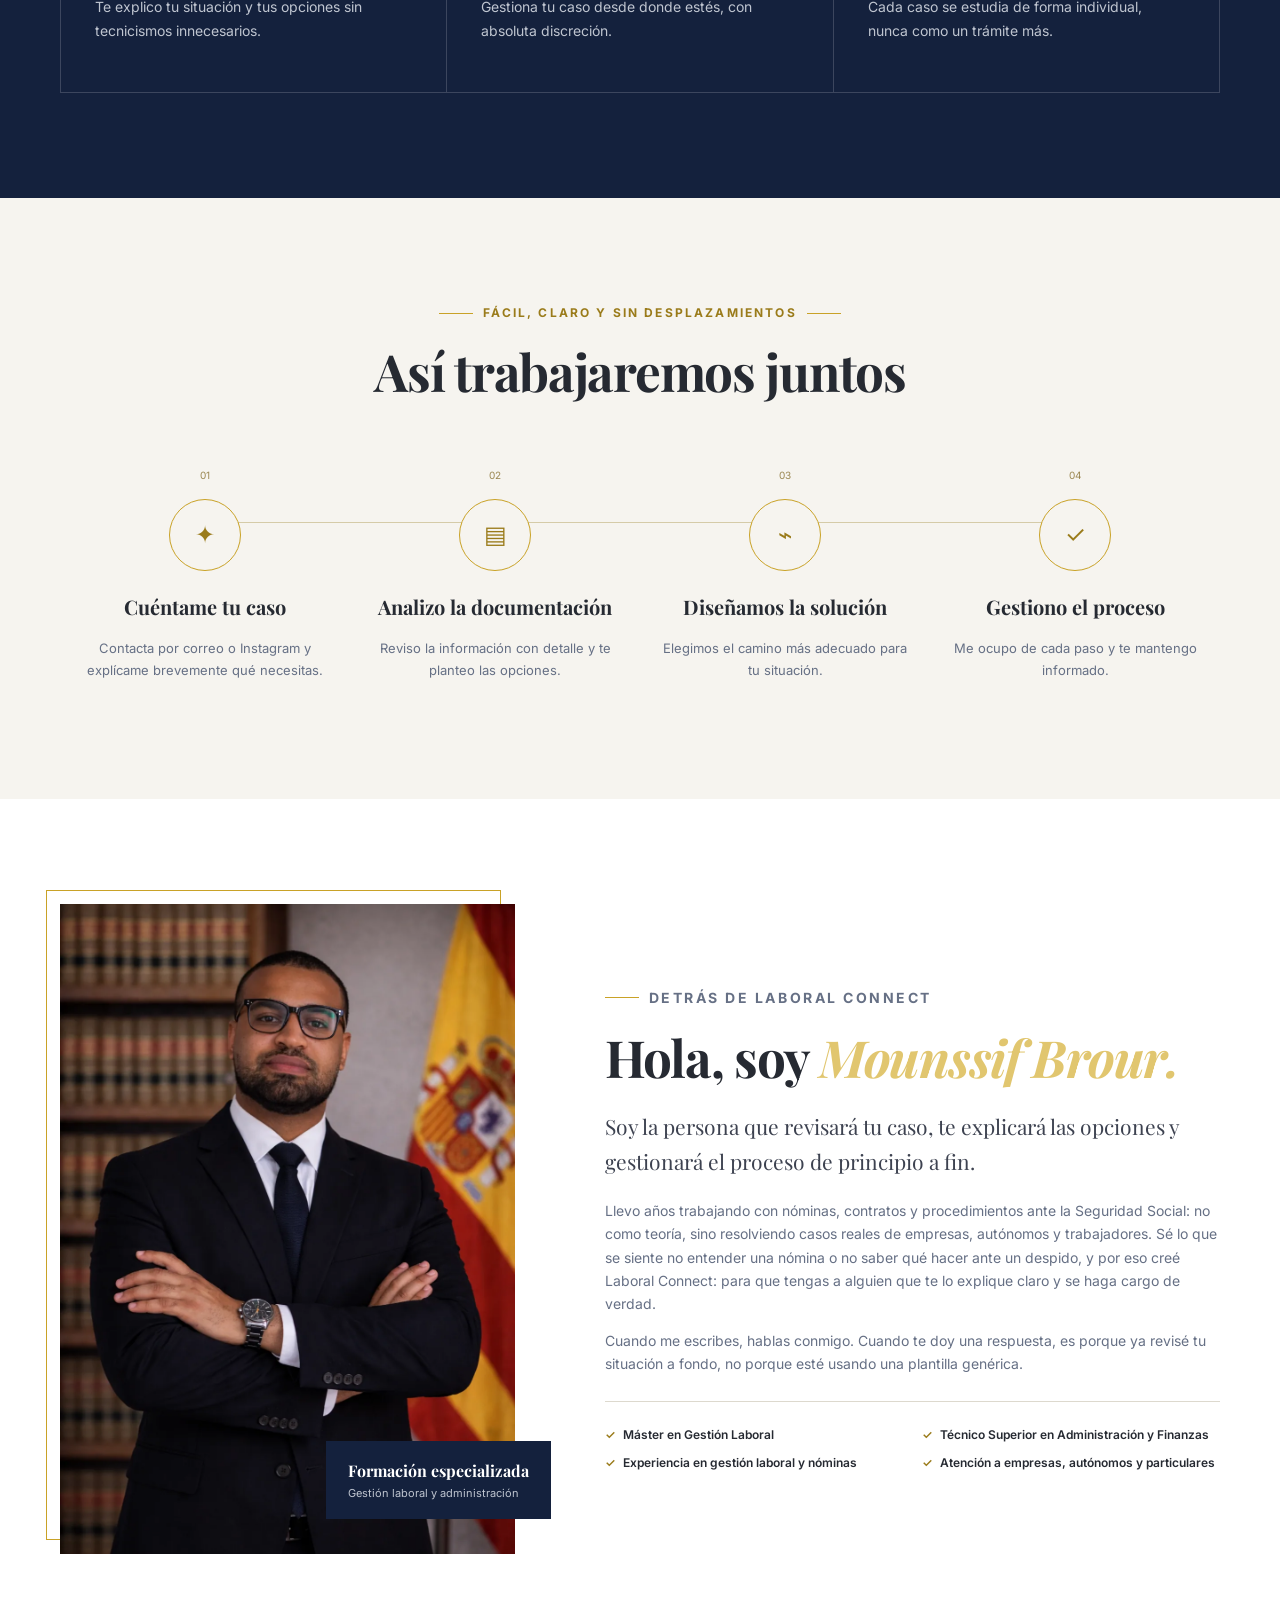
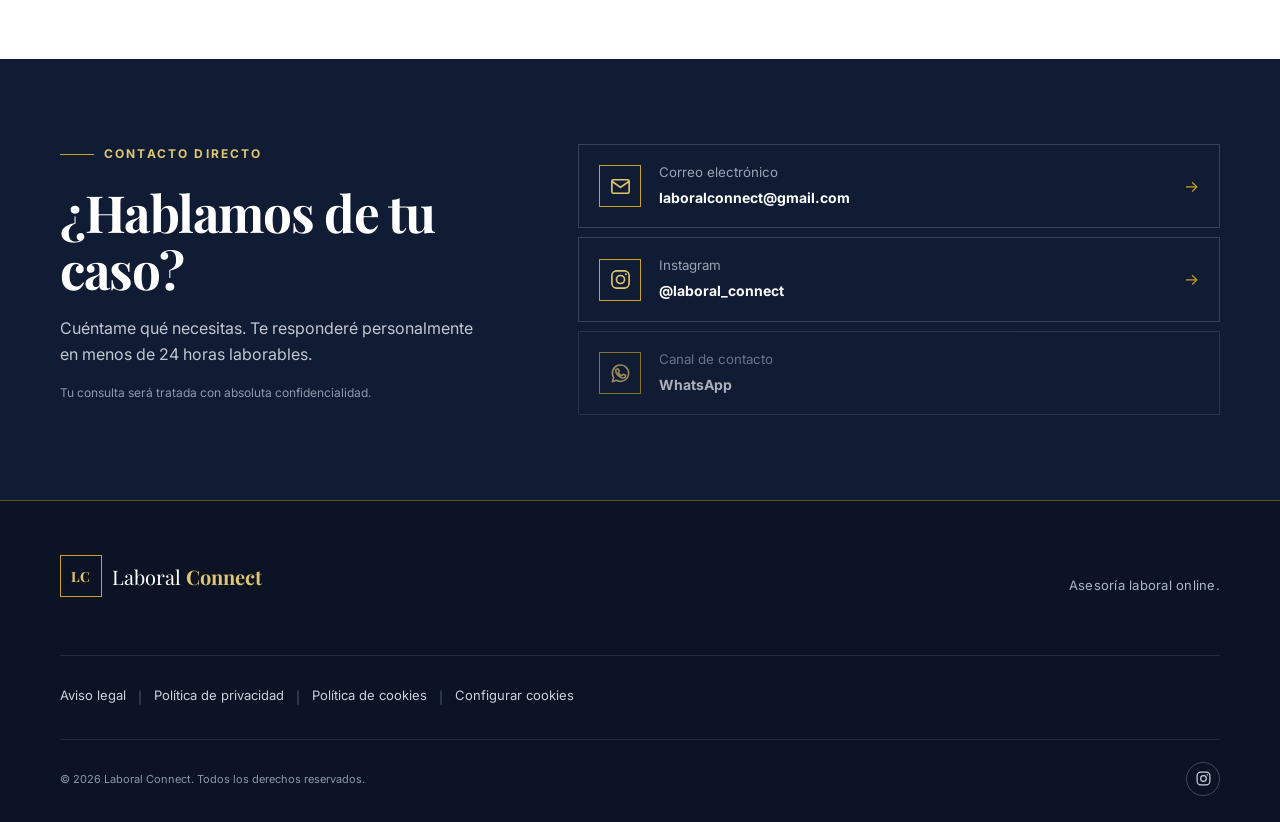
==== commit dcc354c3: "Add files via upload" ====
--- a/index.html
+++ b/index.html
@@ -102,12 +102,8 @@
 
   <footer class="site-footer">
     <div class="container footer-intro"><a class="brand brand-footer" href="#inicio"><span class="brand-mark">LC</span><span>Laboral <b>Connect</b></span></a><p>Asesoría laboral online.</p></div>
-    <div class="container footer-grid">
-      <nav aria-label="Explora"><h2>Explora</h2><a href="#servicios">Servicios</a><a href="#proceso">Cómo trabajamos</a><a href="#sobre-mi">Sobre mí</a><a href="#contacto">Contacto</a></nav>
-      <nav aria-label="Información legal"><h2>Legal</h2><a href="aviso-legal.html">Aviso legal</a><a href="privacidad.html">Política de privacidad</a><a href="cookies.html">Política de cookies</a><button class="cookie-settings" type="button">Configurar cookies</button></nav>
-      <div><h2>Contacto</h2><a href="mailto:laboralconnect@gmail.com">laboralconnect@gmail.com</a><a href="https://www.instagram.com/laboral_connect/" target="_blank" rel="noopener">@laboral_connect</a></div>
-    </div>
-    <div class="container footer-bottom"><span>© <span id="year"></span> Laboral Connect. Todos los derechos reservados.</span></div>
+    <nav class="container footer-legal" aria-label="Información legal"><a href="aviso-legal.html">Aviso legal</a><span aria-hidden="true">|</span><a href="privacidad.html">Política de privacidad</a><span aria-hidden="true">|</span><a href="cookies.html">Política de cookies</a><span aria-hidden="true">|</span><button class="cookie-settings" type="button">Configurar cookies</button></nav>
+    <div class="container footer-bottom"><span>© <span id="year"></span> Laboral Connect. Todos los derechos reservados.</span><a class="footer-instagram" href="https://www.instagram.com/laboral_connect/" target="_blank" rel="noopener" aria-label="Laboral Connect en Instagram"><svg viewBox="0 0 24 24" aria-hidden="true" focusable="false"><rect x="3" y="3" width="18" height="18" rx="5"/><circle cx="12" cy="12" r="4"/><circle class="instagram-dot" cx="17.4" cy="6.7" r="1"/></svg></a></div>
   </footer>
 
   <div class="cookie-banner" role="dialog" aria-modal="true" aria-labelledby="cookie-title" hidden><div><h2 id="cookie-title">Tu privacidad importa</h2><p>Usamos cookies analíticas solo con tu permiso para comprender cómo se utiliza esta web. Puedes aceptar, rechazar o leer la <a href="cookies.html">política de cookies</a>.</p></div><div class="cookie-actions"><button class="button button-ghost reject-cookies" type="button">Rechazar</button><button class="button button-primary accept-cookies" type="button">Aceptar analíticas</button></div></div>
--- a/styles.css
+++ b/styles.css
@@ -309,15 +309,18 @@
 .site-footer{position:relative;background:#0b1324;color:#d5d9e2;padding:0;border-top:1px solid rgba(201,162,39,.42)}
 .footer-intro{display:flex;align-items:center;justify-content:space-between;gap:30px;padding-top:54px;padding-bottom:40px;border-bottom:1px solid rgba(255,255,255,.1)}
 .footer-intro p{margin:0;color:#aeb6c5;font-size:13px;letter-spacing:.02em}
-.site-footer .footer-grid{grid-template-columns:repeat(3,1fr);gap:clamp(50px,9vw,140px);padding-top:48px;padding-bottom:48px}
-.site-footer .footer-grid nav,.site-footer .footer-grid>div{display:flex;flex-direction:column;align-items:flex-start}
-.site-footer .footer-grid h2{margin:0 0 20px;color:#fff;font-size:11px;font-weight:700;letter-spacing:.18em}
-.site-footer .footer-grid a,.site-footer .cookie-settings{position:relative;display:inline-block;margin:0 0 12px;padding:0 0 3px;color:#cbd1dc;font-family:var(--sans);font-size:13px;line-height:1.5;transition:color .2s ease,transform .2s ease}
-.site-footer .footer-grid a:after,.site-footer .cookie-settings:after{content:"";position:absolute;left:0;right:100%;bottom:0;height:1px;background:var(--gold);transition:right .25s ease}
-.site-footer .footer-grid a:hover,.site-footer .cookie-settings:hover{color:#fff;transform:translateX(3px)}
-.site-footer .footer-grid a:hover:after,.site-footer .cookie-settings:hover:after{right:0}
+.footer-legal{display:flex;align-items:center;flex-wrap:wrap;gap:12px;padding-top:30px;padding-bottom:30px}
+.footer-legal>a,.footer-legal .cookie-settings{position:relative;display:inline-block;padding:0 0 3px;color:#cbd1dc;font-family:var(--sans);font-size:13px;line-height:1.5;transition:color .2s ease}
+.footer-legal>a:after,.footer-legal .cookie-settings:after{content:"";position:absolute;left:0;right:100%;bottom:0;height:1px;background:var(--gold);transition:right .25s ease}
+.footer-legal>a:hover,.footer-legal .cookie-settings:hover{color:#fff}
+.footer-legal>a:hover:after,.footer-legal .cookie-settings:hover:after{right:0}
+.footer-legal>span{color:#596274;font-size:12px}
 .site-footer .cookie-settings{text-align:left}
-.site-footer .footer-bottom{justify-content:flex-start;margin-top:0;padding:22px 0 26px;border-top:1px solid rgba(255,255,255,.1);color:#8f98a9;font-size:11px}
+.site-footer .footer-bottom{justify-content:space-between;align-items:center;gap:22px;margin-top:0;padding:22px 0 26px;border-top:1px solid rgba(255,255,255,.1);color:#8f98a9;font-size:11px}
+.footer-instagram{width:34px;height:34px;flex:0 0 auto;display:grid;place-items:center;border:1px solid rgba(255,255,255,.22);border-radius:50%;color:#cbd1dc;transition:color .2s ease,border-color .2s ease,transform .2s ease}
+.footer-instagram:hover{color:var(--gold2);border-color:var(--gold);transform:translateY(-2px)}
+.footer-instagram svg{width:17px;height:17px;fill:none;stroke:currentColor;stroke-width:1.7}
+.footer-instagram .instagram-dot{fill:currentColor;stroke:none}
 .legal-header{border-bottom:1px solid rgba(201,162,39,.35)}
 .legal-page{max-width:920px;padding-top:82px;padding-bottom:110px}
 .legal-kicker{margin:0 0 14px;color:#8c7119!important;font-size:11px!important;font-weight:700;text-transform:uppercase;letter-spacing:.18em}
@@ -325,10 +328,10 @@
 .legal-page h2{padding-top:8px;border-top:1px solid var(--line);font-size:28px}
 .legal-page a:not(.back-link){color:#806817;text-decoration:underline;text-underline-offset:3px}
 .legal-page .placeholder{display:inline-block;background:#fff2bd;color:#4e431e;border-radius:2px;padding:2px 6px}
-@media(max-width:850px){.site-footer .footer-grid{grid-template-columns:repeat(3,1fr);gap:35px}}
 @media(max-width:650px){
   .footer-intro{display:block;padding-top:42px;padding-bottom:32px}.footer-intro p{margin-top:18px}
-  .site-footer .footer-grid{grid-template-columns:1fr;gap:34px;padding-top:38px;padding-bottom:35px}
+  .footer-legal{align-items:flex-start;gap:9px 10px;padding-top:26px;padding-bottom:26px}
+  .footer-legal>a,.footer-legal .cookie-settings{font-size:12px}
   .site-footer .footer-bottom{padding-bottom:92px}
   .legal-page{padding-top:58px;padding-bottom:78px}
 }
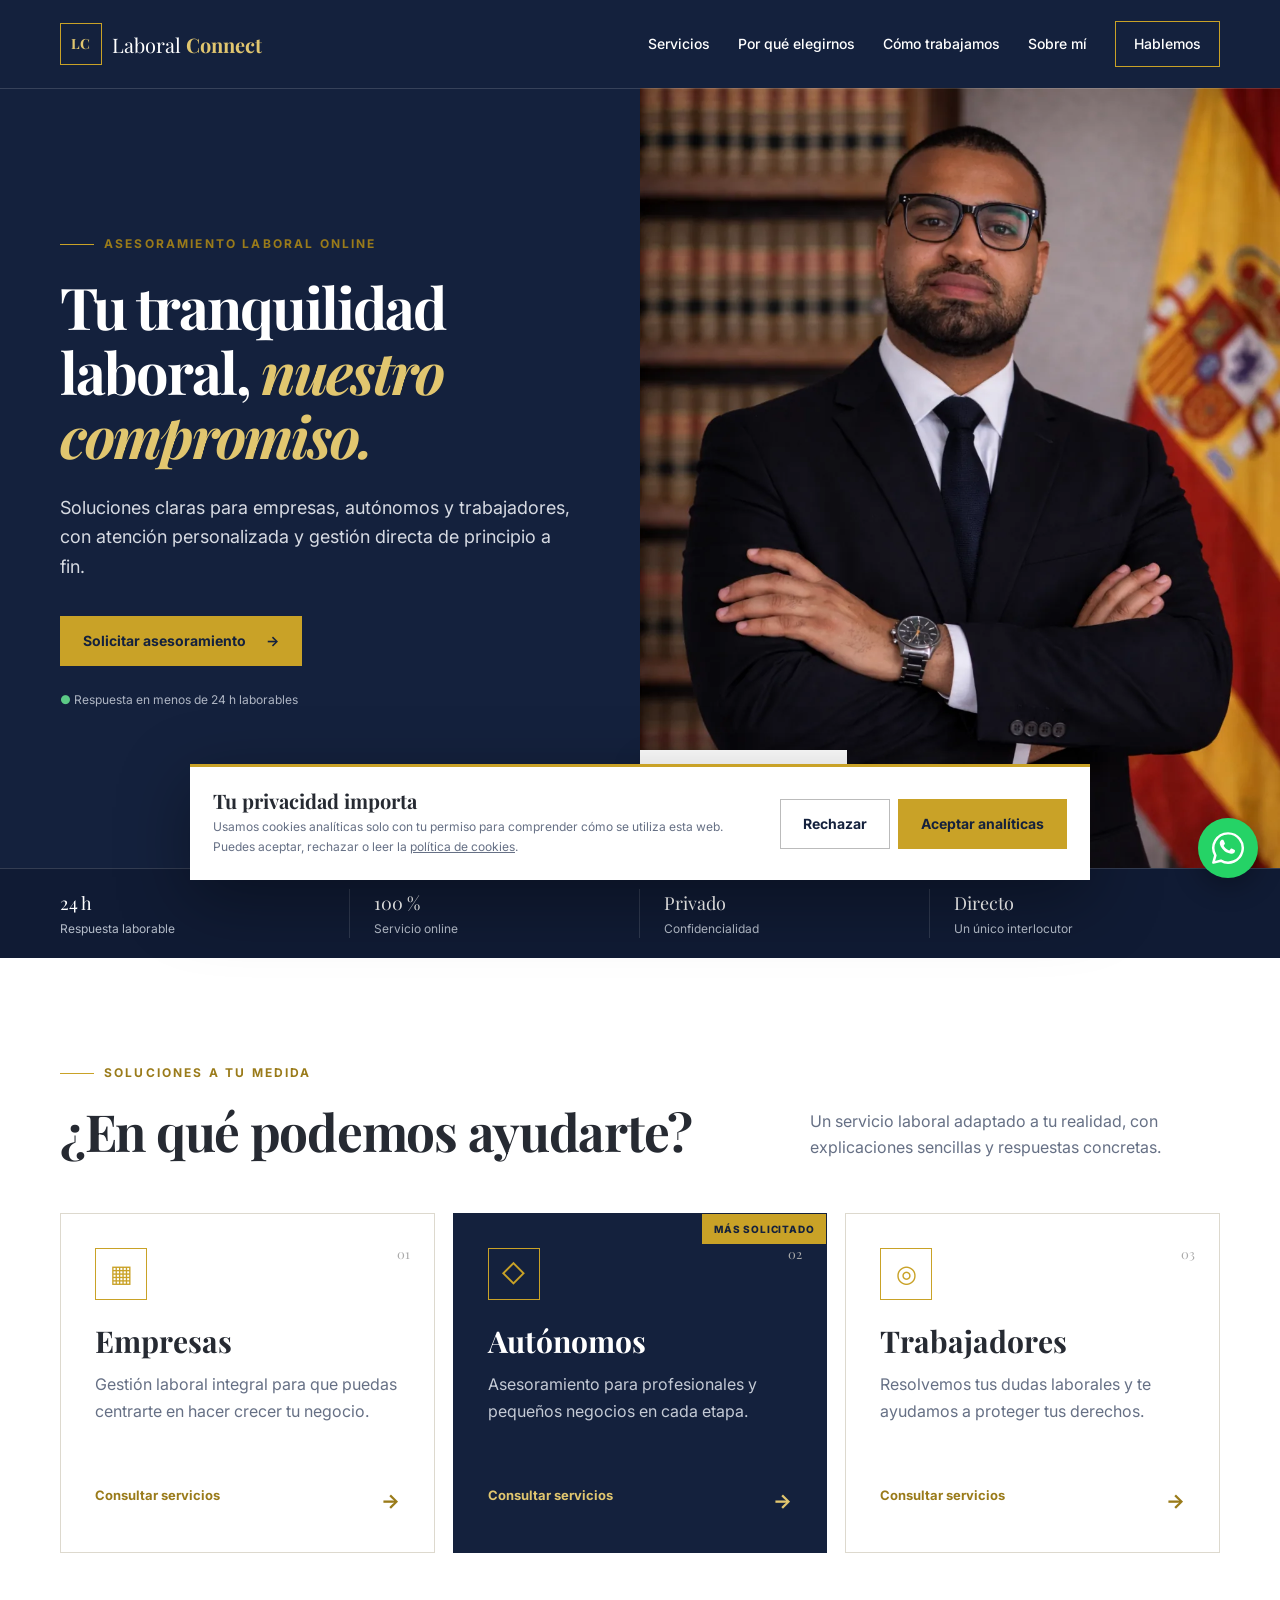
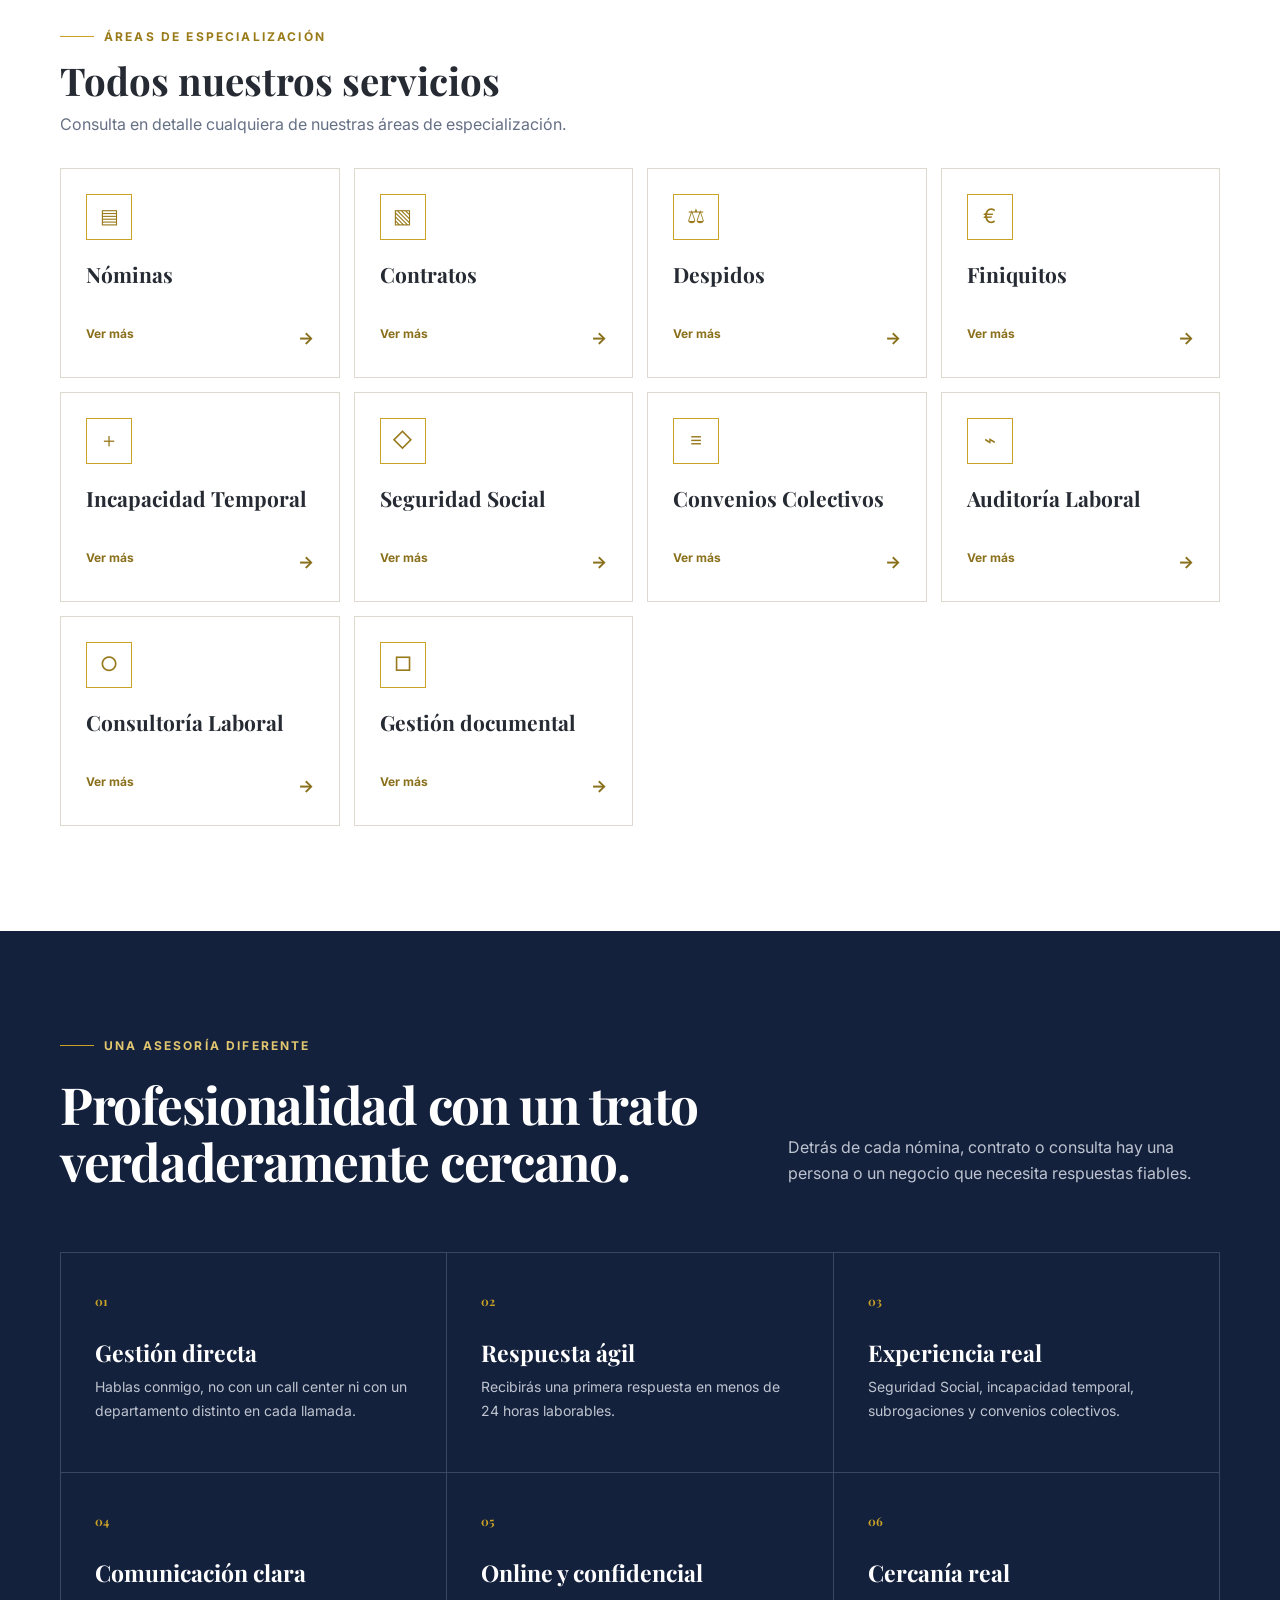
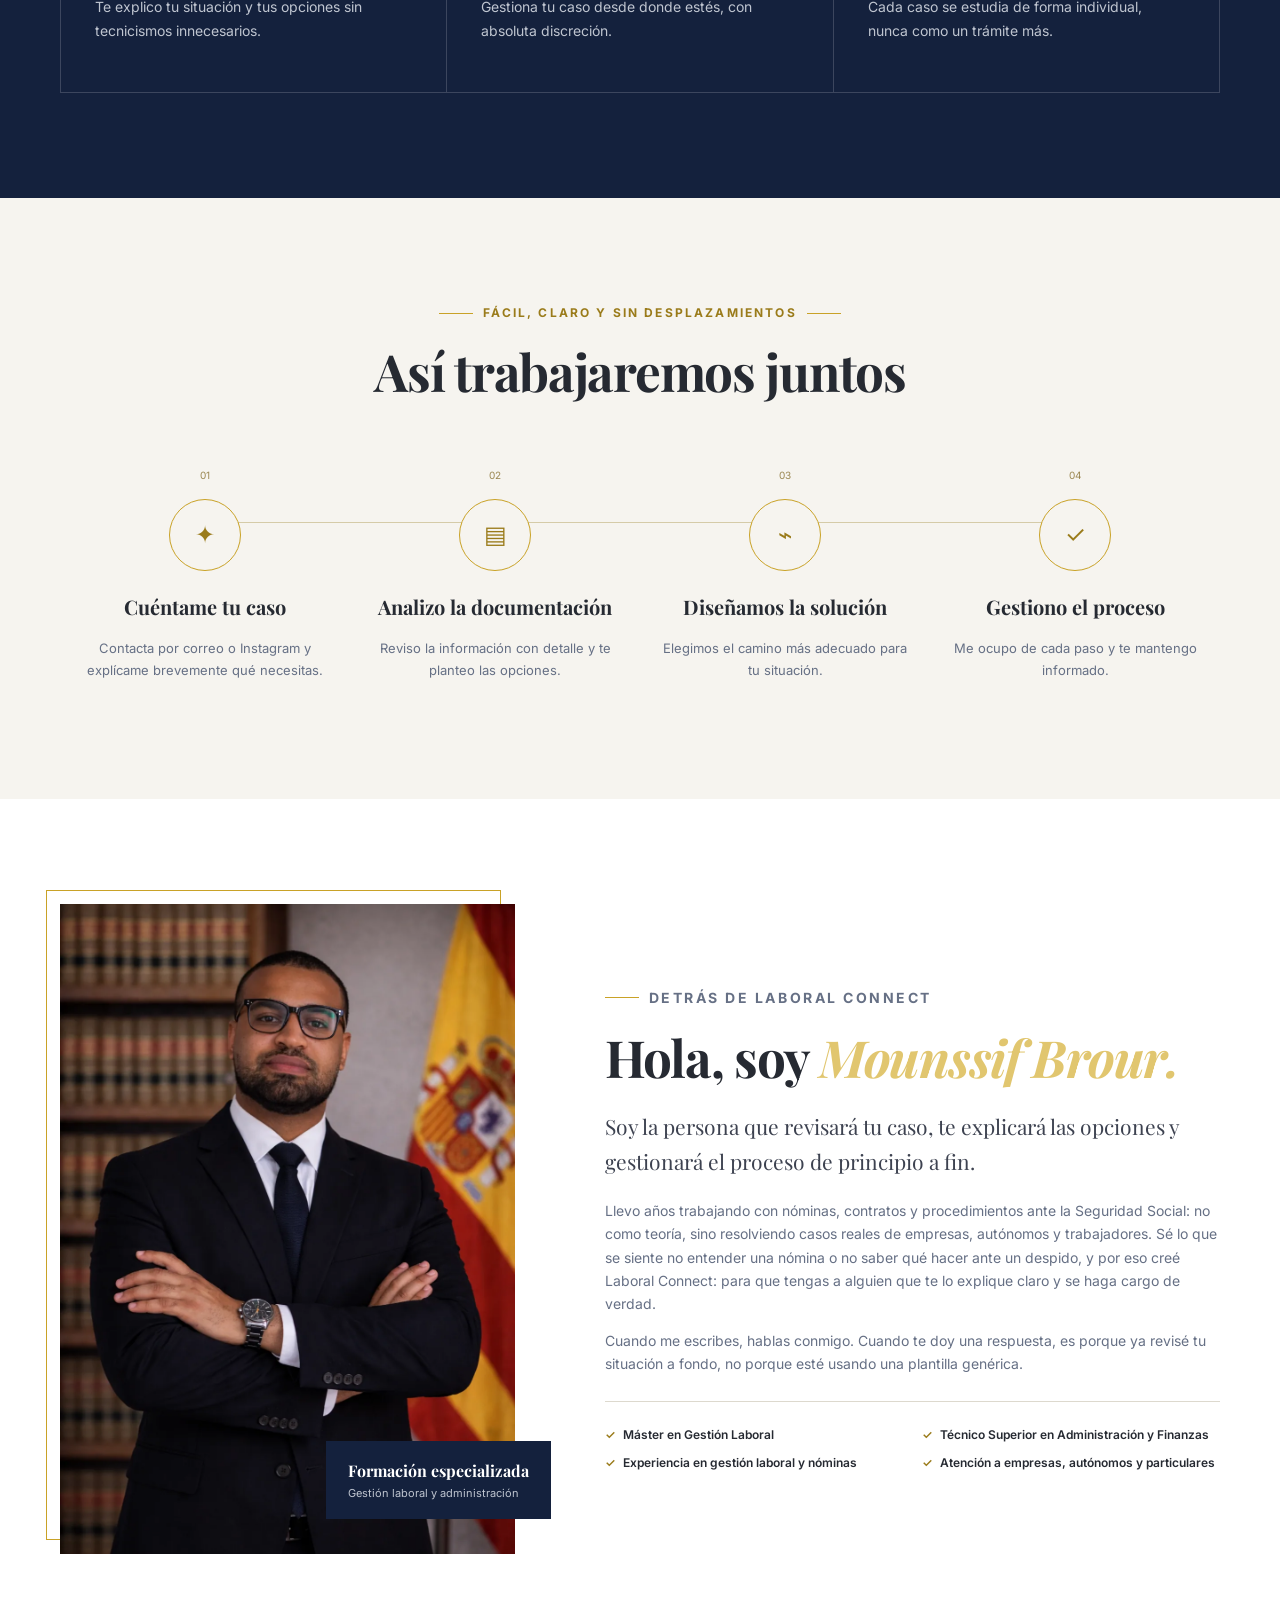
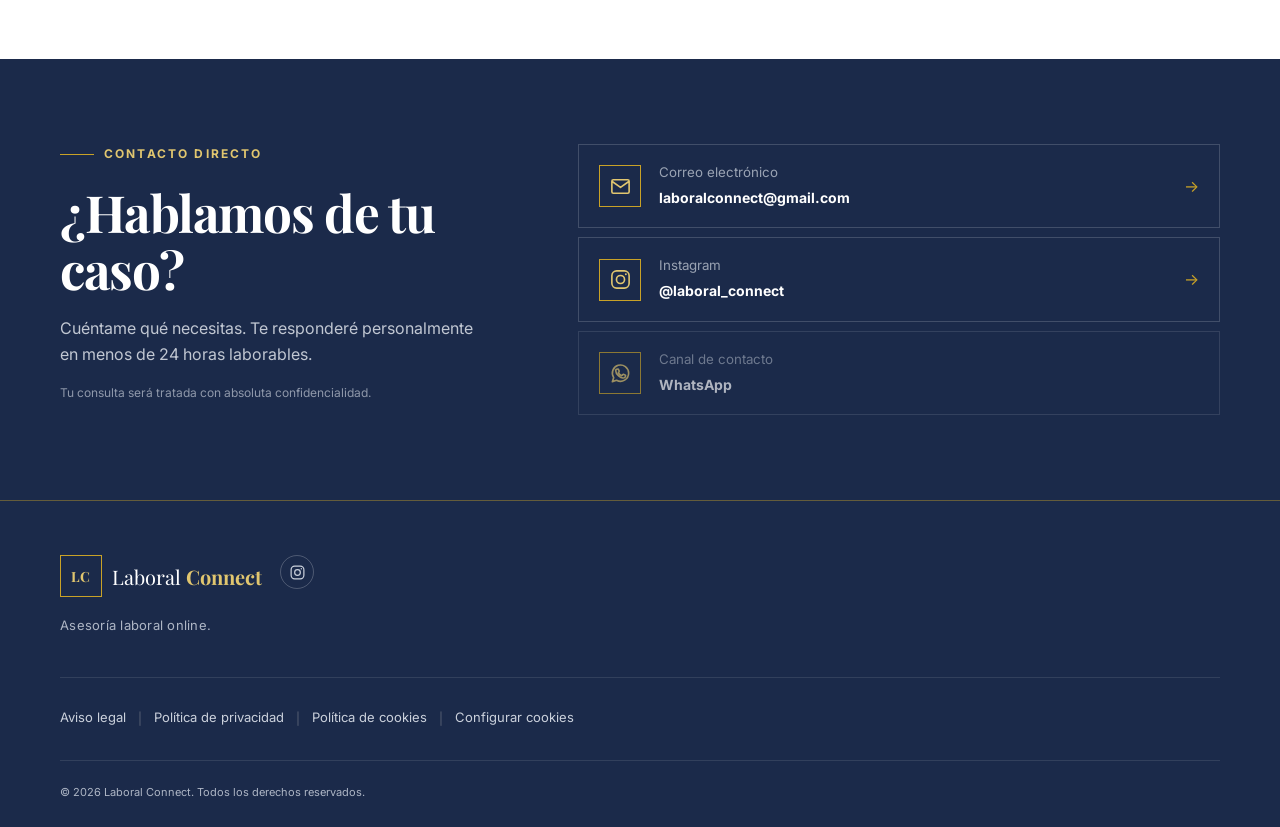
==== commit 0a3bf598: "Add files via upload" ====
--- a/index.html
+++ b/index.html
@@ -101,9 +101,9 @@
   </main>
 
   <footer class="site-footer">
-    <div class="container footer-intro"><a class="brand brand-footer" href="#inicio"><span class="brand-mark">LC</span><span>Laboral <b>Connect</b></span></a><p>Asesoría laboral online.</p></div>
+    <div class="container footer-intro"><div class="footer-identity"><a class="brand brand-footer" href="#inicio"><span class="brand-mark">LC</span><span>Laboral <b>Connect</b></span></a><p>Asesoría laboral online.</p></div><a class="footer-instagram" href="https://www.instagram.com/laboral_connect/" target="_blank" rel="noopener" aria-label="Laboral Connect en Instagram"><svg viewBox="0 0 24 24" aria-hidden="true" focusable="false"><rect x="3" y="3" width="18" height="18" rx="5"/><circle cx="12" cy="12" r="4"/><circle class="instagram-dot" cx="17.4" cy="6.7" r="1"/></svg></a></div>
     <nav class="container footer-legal" aria-label="Información legal"><a href="aviso-legal.html">Aviso legal</a><span aria-hidden="true">|</span><a href="privacidad.html">Política de privacidad</a><span aria-hidden="true">|</span><a href="cookies.html">Política de cookies</a><span aria-hidden="true">|</span><button class="cookie-settings" type="button">Configurar cookies</button></nav>
-    <div class="container footer-bottom"><span>© <span id="year"></span> Laboral Connect. Todos los derechos reservados.</span><a class="footer-instagram" href="https://www.instagram.com/laboral_connect/" target="_blank" rel="noopener" aria-label="Laboral Connect en Instagram"><svg viewBox="0 0 24 24" aria-hidden="true" focusable="false"><rect x="3" y="3" width="18" height="18" rx="5"/><circle cx="12" cy="12" r="4"/><circle class="instagram-dot" cx="17.4" cy="6.7" r="1"/></svg></a></div>
+    <div class="container footer-bottom"><span>© <span id="year"></span> Laboral Connect. Todos los derechos reservados.</span></div>
   </footer>
 
   <div class="cookie-banner" role="dialog" aria-modal="true" aria-labelledby="cookie-title" hidden><div><h2 id="cookie-title">Tu privacidad importa</h2><p>Usamos cookies analíticas solo con tu permiso para comprender cómo se utiliza esta web. Puedes aceptar, rechazar o leer la <a href="cookies.html">política de cookies</a>.</p></div><div class="cookie-actions"><button class="button button-ghost reject-cookies" type="button">Rechazar</button><button class="button button-primary accept-cookies" type="button">Aceptar analíticas</button></div></div>
--- a/styles.css
+++ b/styles.css
@@ -102,7 +102,7 @@
 .credentials{display:grid;grid-template-columns:1fr 1fr;gap:8px 20px;margin-top:26px;padding-top:23px;border-top:1px solid var(--line)}
 .credentials p{font-size:12px;font-weight:600;margin:0}
 .credentials span{color:#9a7b1a;margin-right:7px}
-.contact{background:#101b34;color:#fff;padding:85px 0}
+.contact{background:#1b2a4a;color:#fff;padding:85px 0}
 .contact-grid{display:grid;grid-template-columns:.8fr 1.2fr;gap:90px;align-items:center}
 .contact-copy>p{color:#c1c7d2}
 .contact-copy .privacy-note{font-size:12px;color:#8f98aa}
@@ -306,8 +306,9 @@
 @media(prefers-reduced-motion:reduce){.whatsapp-float{transition:none}}
 
 /* Footer y páginas legales — rediseño premium v6 */
-.site-footer{position:relative;background:#0b1324;color:#d5d9e2;padding:0;border-top:1px solid rgba(201,162,39,.42)}
-.footer-intro{display:flex;align-items:center;justify-content:space-between;gap:30px;padding-top:54px;padding-bottom:40px;border-bottom:1px solid rgba(255,255,255,.1)}
+.site-footer{position:relative;background:#1b2a4a;color:#d5d9e2;padding:0;border-top:1px solid rgba(201,162,39,.42)}
+.footer-intro{display:flex;align-items:flex-start;justify-content:flex-start;gap:18px;padding-top:54px;padding-bottom:40px;border-bottom:1px solid rgba(255,255,255,.1)}
+.footer-identity{display:flex;flex-direction:column;align-items:flex-start}
 .footer-intro p{margin:0;color:#aeb6c5;font-size:13px;letter-spacing:.02em}
 .footer-legal{display:flex;align-items:center;flex-wrap:wrap;gap:12px;padding-top:30px;padding-bottom:30px}
 .footer-legal>a,.footer-legal .cookie-settings{position:relative;display:inline-block;padding:0 0 3px;color:#cbd1dc;font-family:var(--sans);font-size:13px;line-height:1.5;transition:color .2s ease}
@@ -316,7 +317,7 @@
 .footer-legal>a:hover:after,.footer-legal .cookie-settings:hover:after{right:0}
 .footer-legal>span{color:#596274;font-size:12px}
 .site-footer .cookie-settings{text-align:left}
-.site-footer .footer-bottom{justify-content:space-between;align-items:center;gap:22px;margin-top:0;padding:22px 0 26px;border-top:1px solid rgba(255,255,255,.1);color:#8f98a9;font-size:11px}
+.site-footer .footer-bottom{justify-content:flex-start;align-items:center;gap:22px;margin-top:0;padding:22px 0 26px;border-top:1px solid rgba(255,255,255,.1);color:#aeb6c5;font-size:11px}
 .footer-instagram{width:34px;height:34px;flex:0 0 auto;display:grid;place-items:center;border:1px solid rgba(255,255,255,.22);border-radius:50%;color:#cbd1dc;transition:color .2s ease,border-color .2s ease,transform .2s ease}
 .footer-instagram:hover{color:var(--gold2);border-color:var(--gold);transform:translateY(-2px)}
 .footer-instagram svg{width:17px;height:17px;fill:none;stroke:currentColor;stroke-width:1.7}
@@ -329,7 +330,7 @@
 .legal-page a:not(.back-link){color:#806817;text-decoration:underline;text-underline-offset:3px}
 .legal-page .placeholder{display:inline-block;background:#fff2bd;color:#4e431e;border-radius:2px;padding:2px 6px}
 @media(max-width:650px){
-  .footer-intro{display:block;padding-top:42px;padding-bottom:32px}.footer-intro p{margin-top:18px}
+  .footer-intro{display:flex;align-items:flex-start;padding-top:42px;padding-bottom:32px}.footer-intro p{margin-top:0}
   .footer-legal{align-items:flex-start;gap:9px 10px;padding-top:26px;padding-bottom:26px}
   .footer-legal>a,.footer-legal .cookie-settings{font-size:12px}
   .site-footer .footer-bottom{padding-bottom:92px}
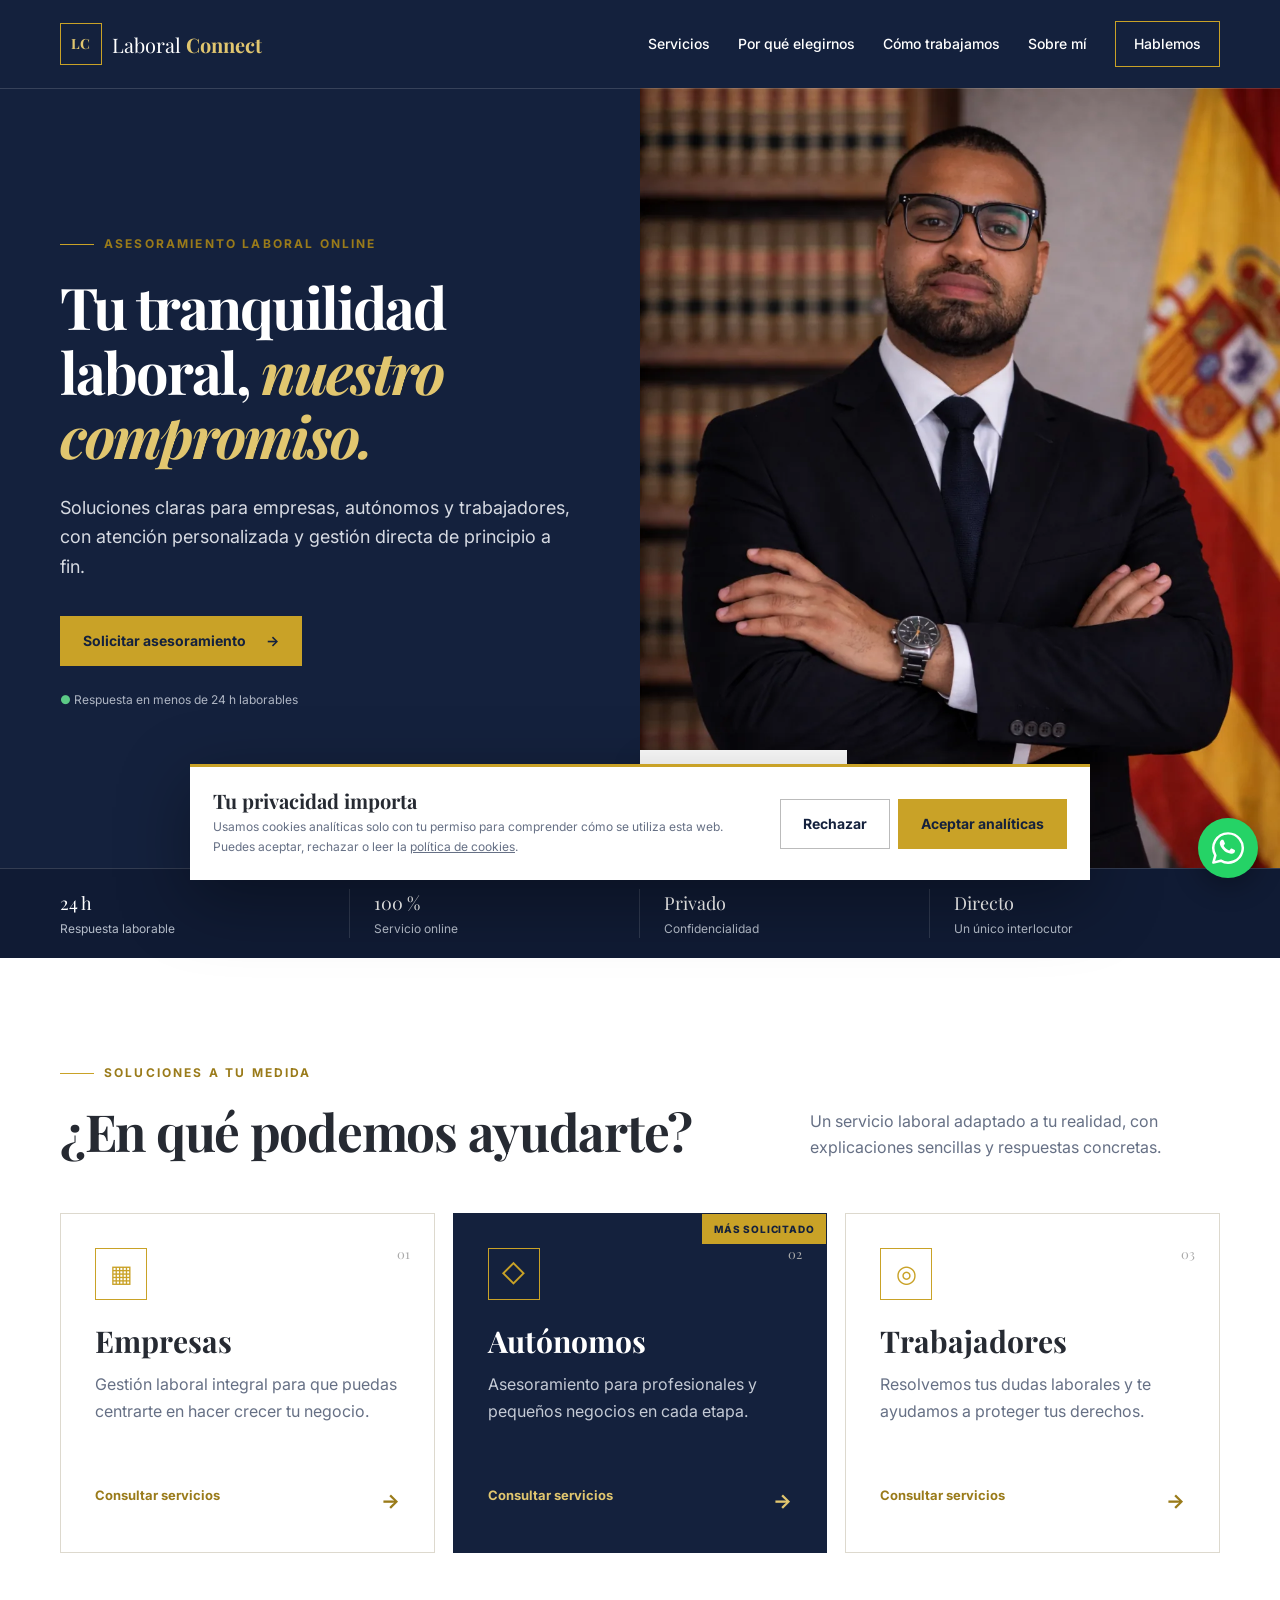
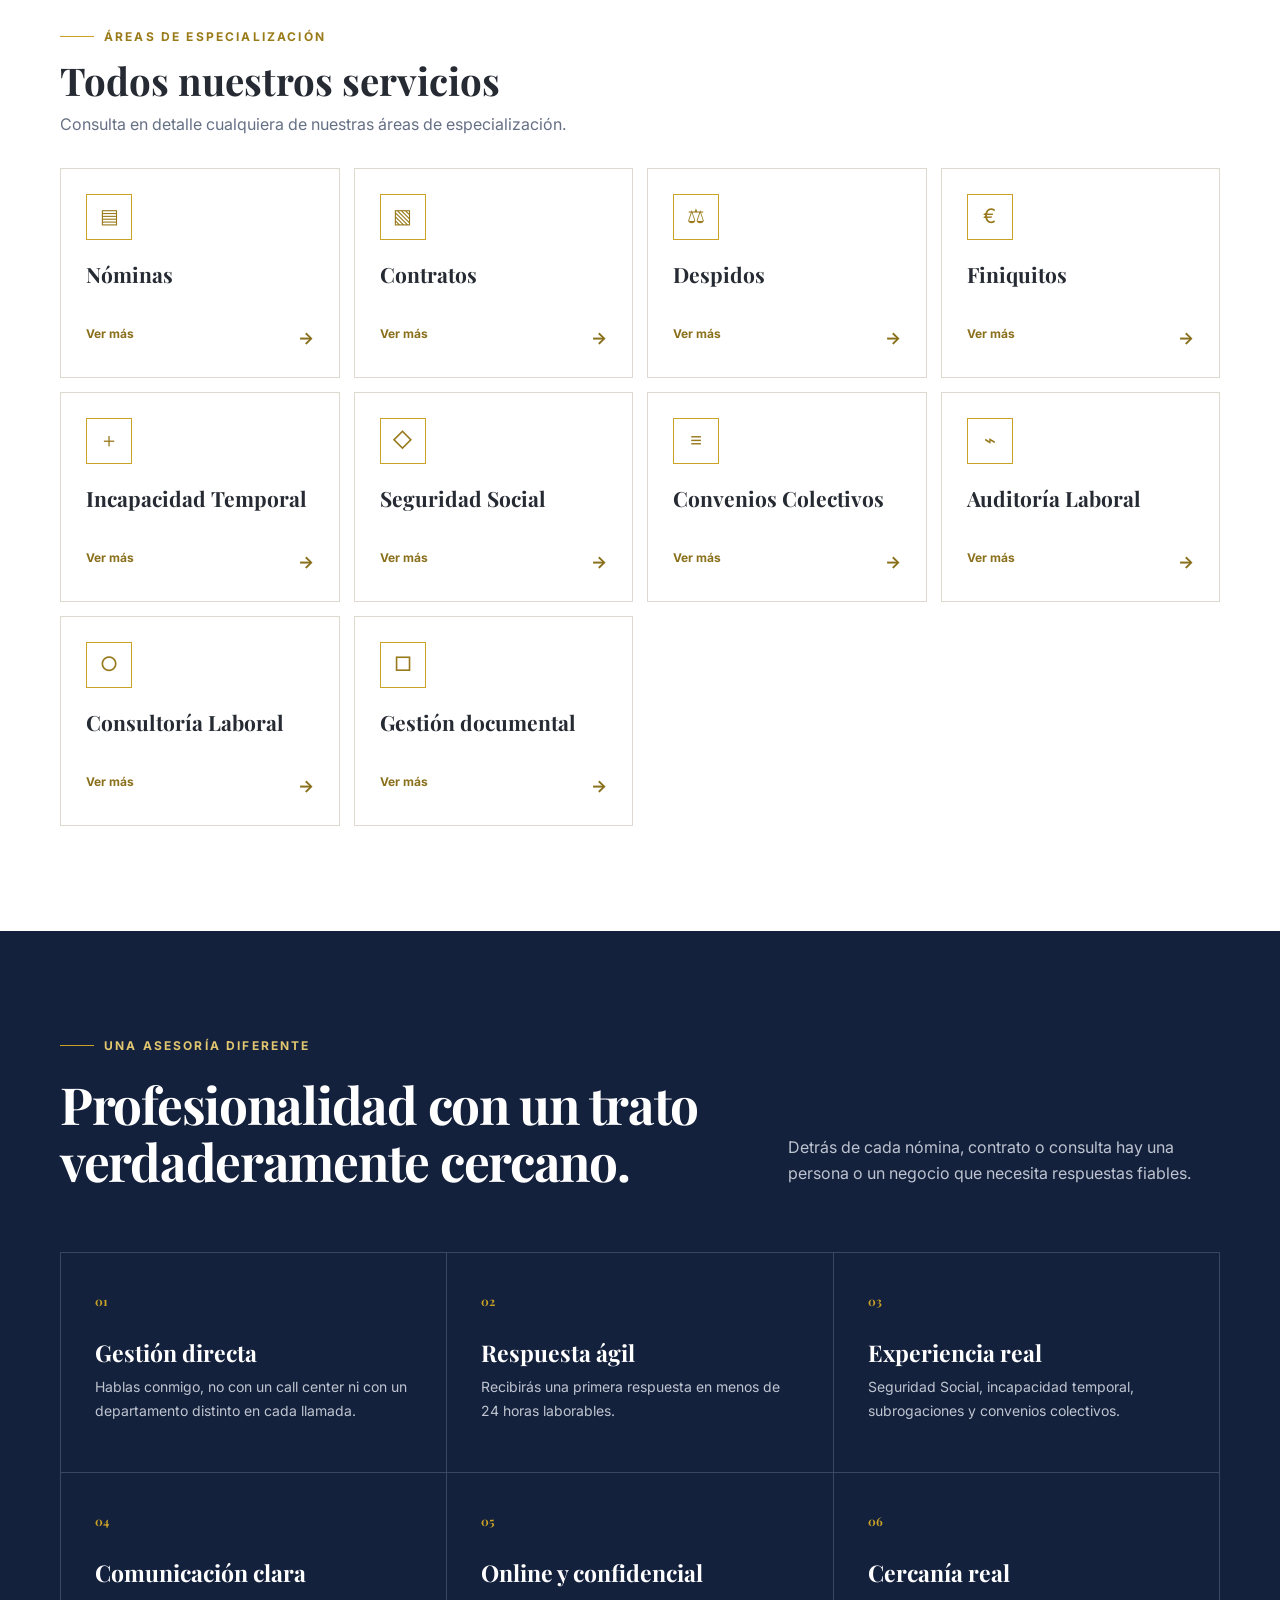
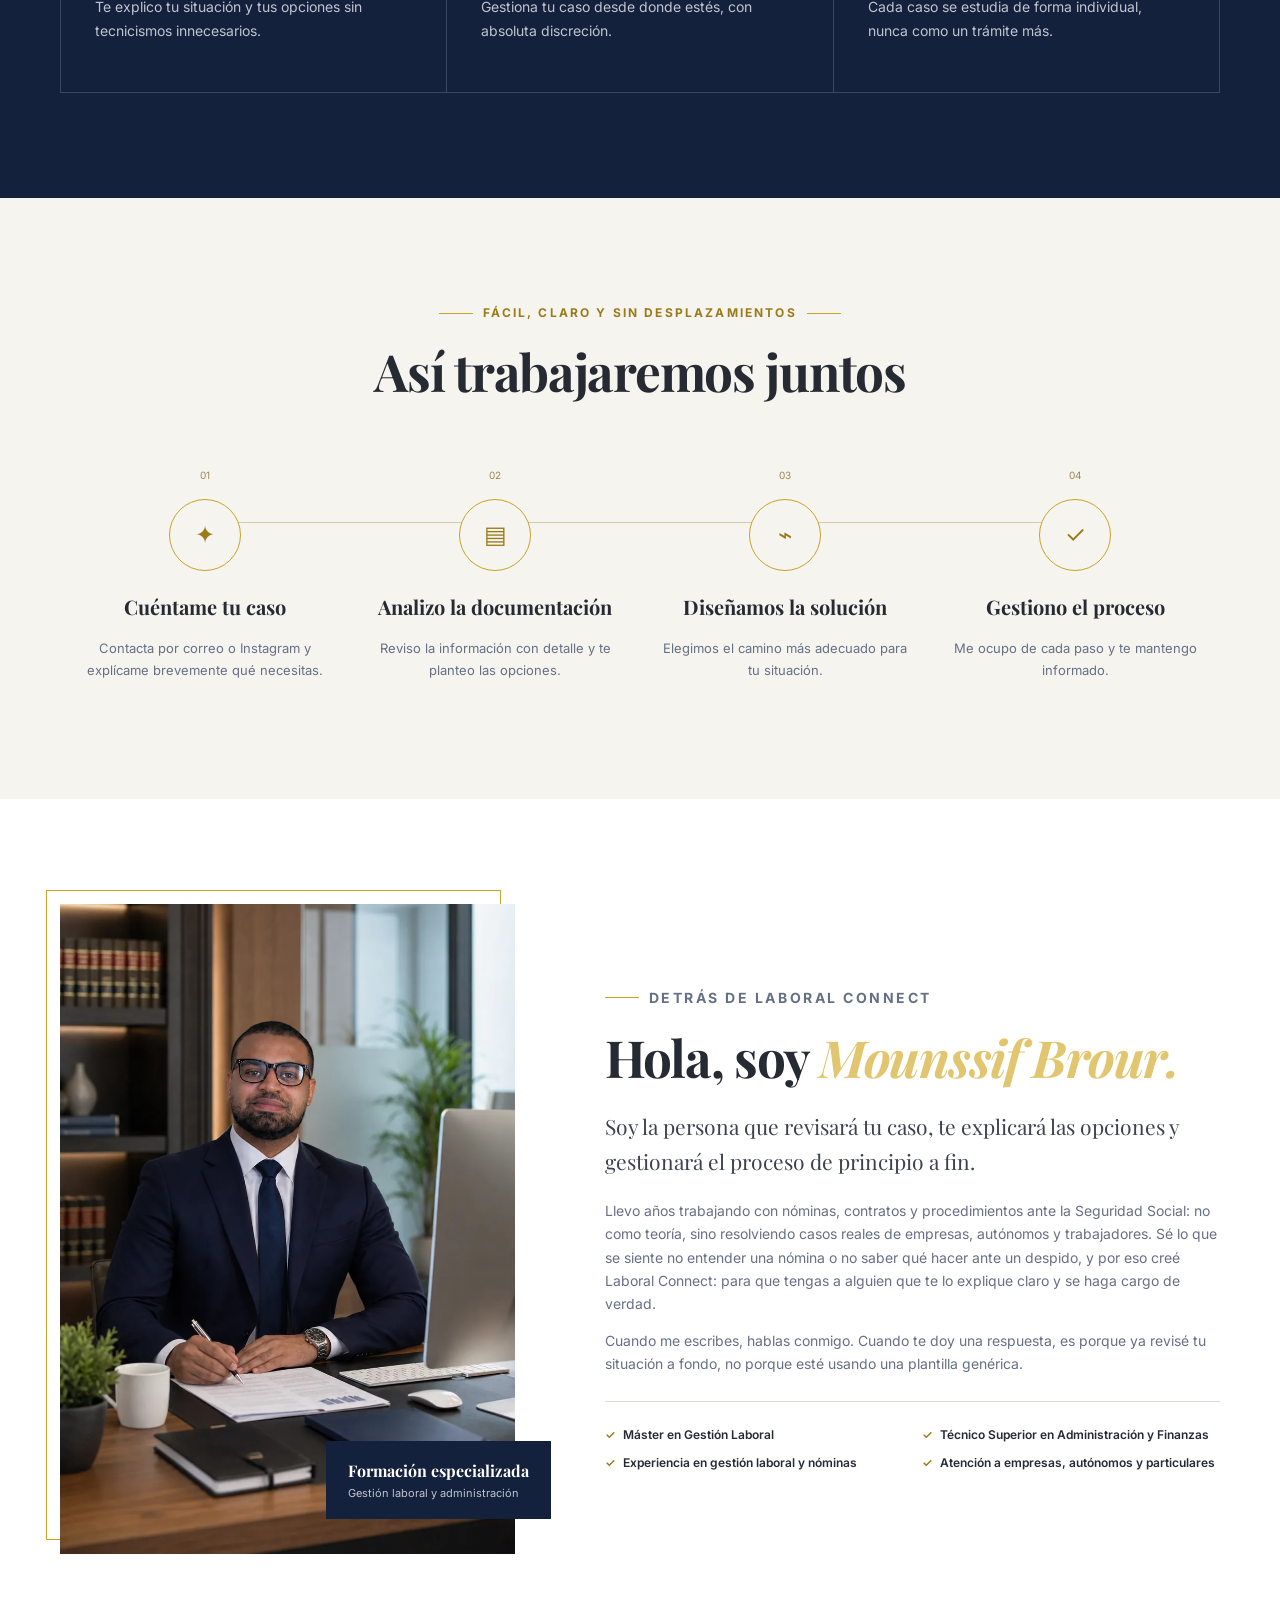
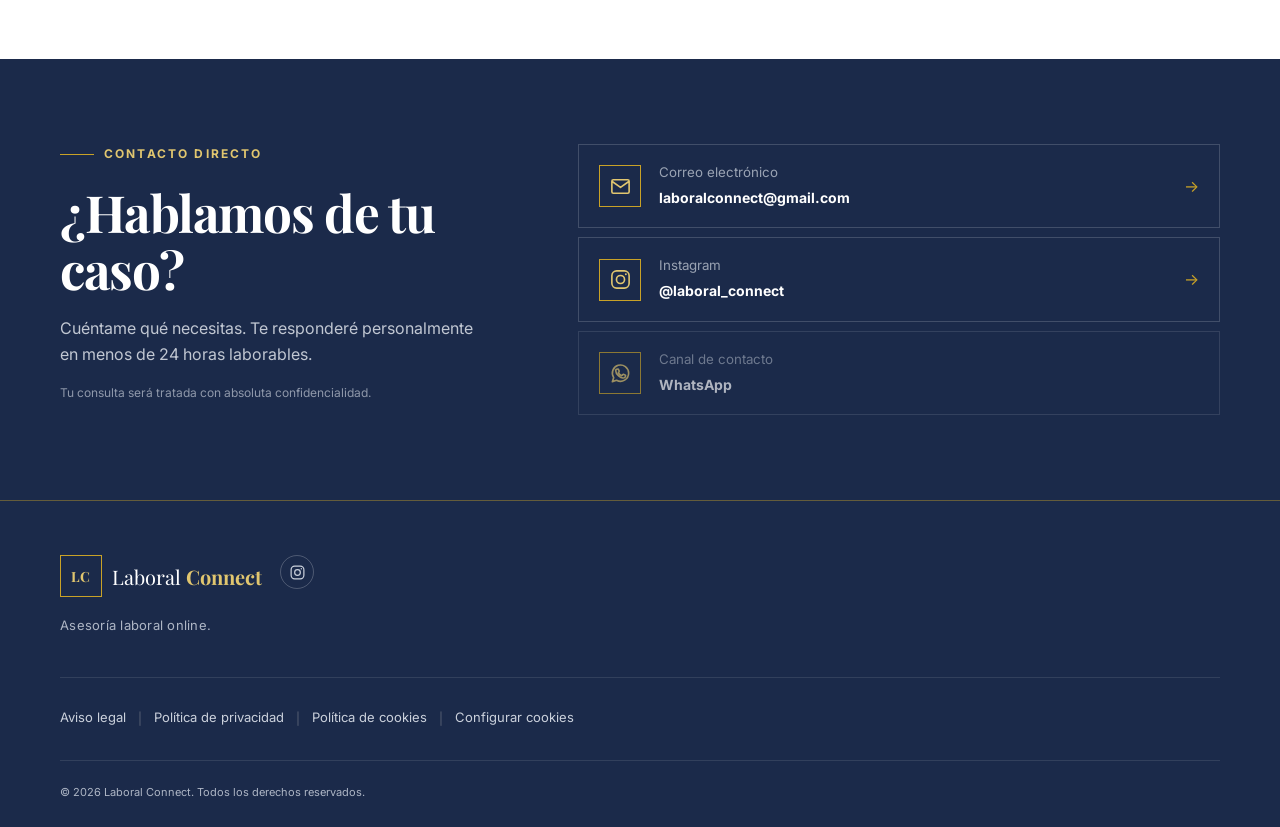
==== commit fe72486c: "Add files via upload" ====
--- a/index.html
+++ b/index.html
@@ -90,7 +90,7 @@
 
     <section class="section about" id="sobre-mi">
       <div class="container about-grid">
-        <div class="about-image reveal"><img src="mounssif-perfil.webp" width="760" height="1000" loading="lazy" alt="Mounssif Brour, asesor laboral de Laboral Connect"><div class="credential"><b>Formación especializada</b><span>Gestión laboral y administración</span></div></div>
+        <div class="about-image reveal"><img src="mounssif-trabajando.webp" width="899" height="1350" loading="lazy" alt="Mounssif Brour trabajando en un caso de asesoría laboral"><div class="credential"><b>Formación especializada</b><span>Gestión laboral y administración</span></div></div>
         <div class="about-copy reveal"><p class="eyebrow"><span></span> Detrás de Laboral Connect</p><h2>Hola, soy <em>Mounssif Brour.</em></h2><p class="about-intro">Soy la persona que revisará tu caso, te explicará las opciones y gestionará el proceso de principio a fin.</p><p>Llevo años trabajando con nóminas, contratos y procedimientos ante la Seguridad Social: no como teoría, sino resolviendo casos reales de empresas, autónomos y trabajadores. Sé lo que se siente no entender una nómina o no saber qué hacer ante un despido, y por eso creé Laboral Connect: para que tengas a alguien que te lo explique claro y se haga cargo de verdad.</p><p>Cuando me escribes, hablas conmigo. Cuando te doy una respuesta, es porque ya revisé tu situación a fondo, no porque esté usando una plantilla genérica.</p>
           <div class="credentials"><p><span>✓</span>Máster en Gestión Laboral</p><p><span>✓</span>Técnico Superior en Administración y Finanzas</p><p><span>✓</span>Experiencia en gestión laboral y nóminas</p><p><span>✓</span>Atención a empresas, autónomos y particulares</p></div>
         </div>
--- a/styles.css
+++ b/styles.css
@@ -91,7 +91,7 @@
 .process-grid p{color:var(--muted);font-size:13px}
 .about-grid{display:grid;grid-template-columns:.85fr 1.15fr;gap:90px;align-items:center}
 .about-image{position:relative}
-.about-image img{width:100%;height:650px;object-fit:cover;object-position:center 20%}
+.about-image img{width:100%;height:650px;object-fit:cover;object-position:center 50%}
 .about-image:before{content:"";position:absolute;inset:-14px 14px 14px -14px;border:1px solid var(--gold);z-index:-1}
 .credential{position:absolute;right:-36px;bottom:35px;background:var(--navy);color:#fff;padding:17px 22px;display:grid}
 .credential b{font-family:var(--serif)}
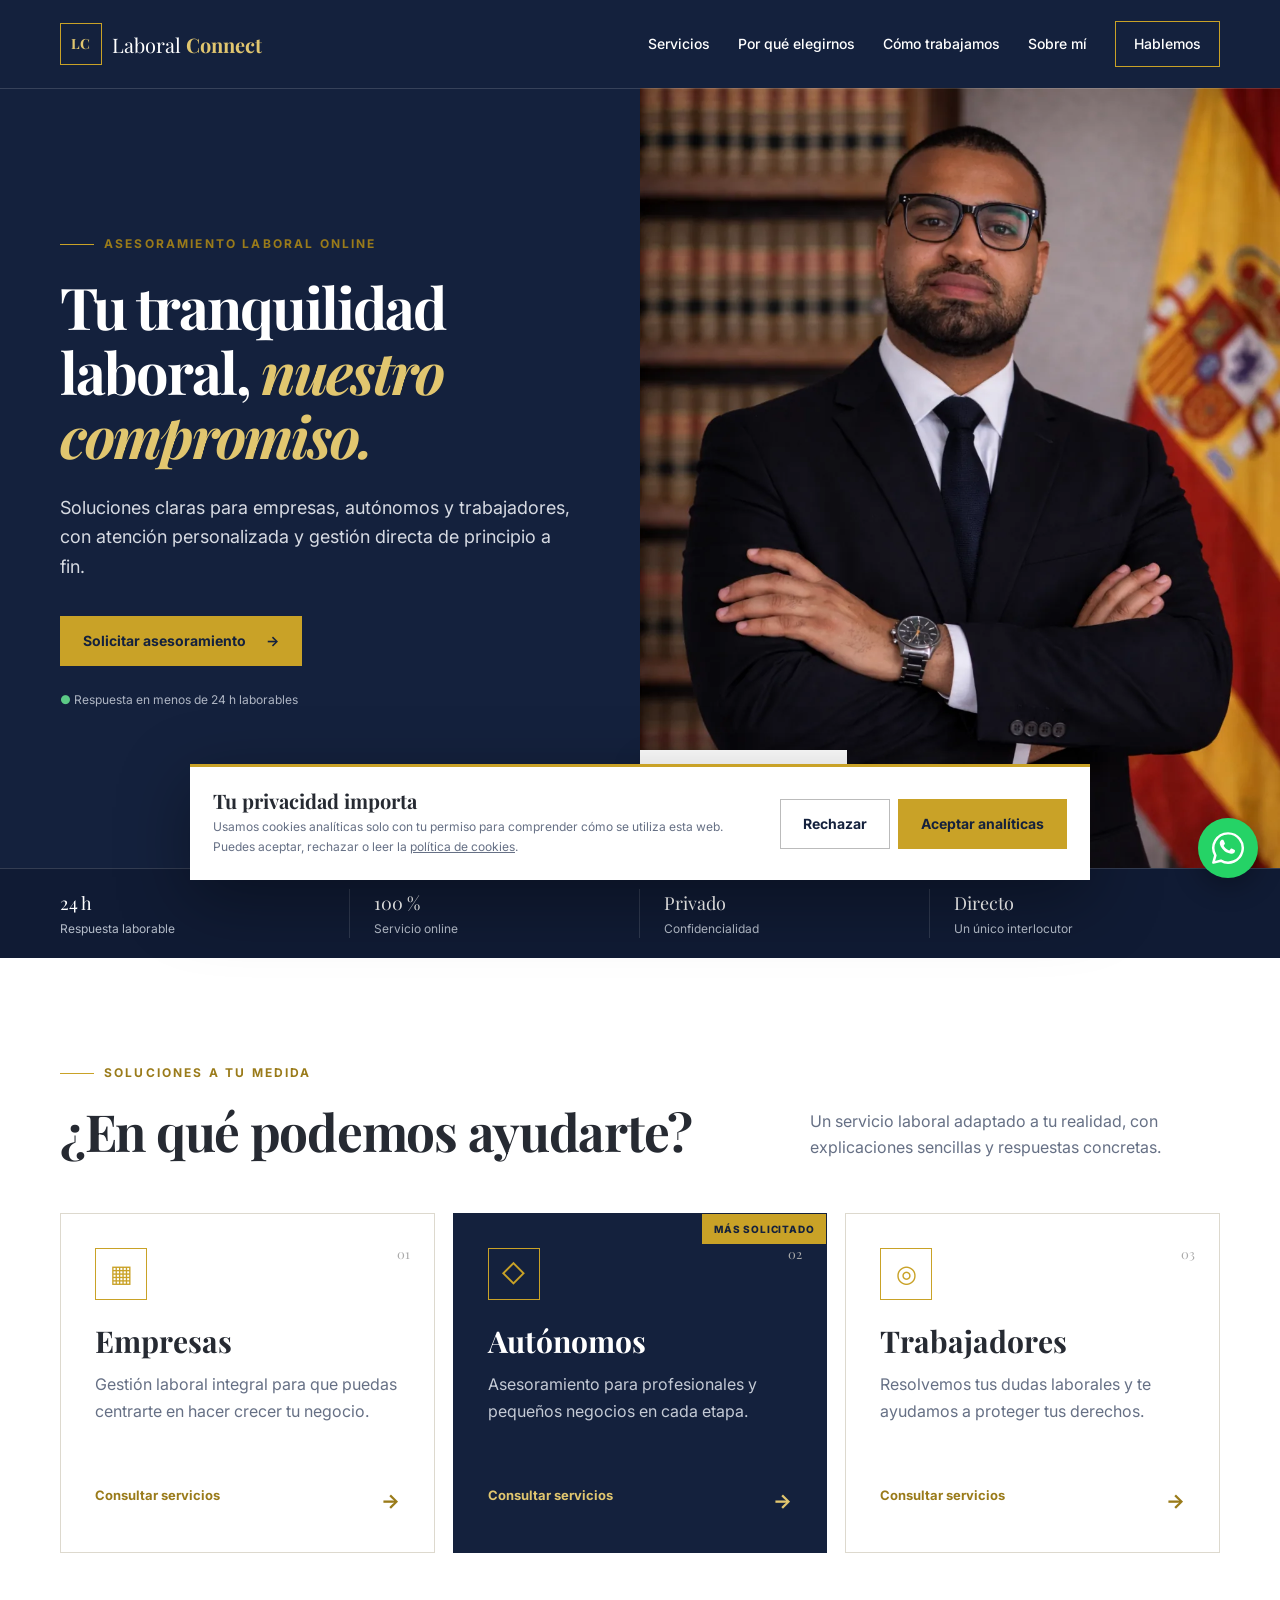
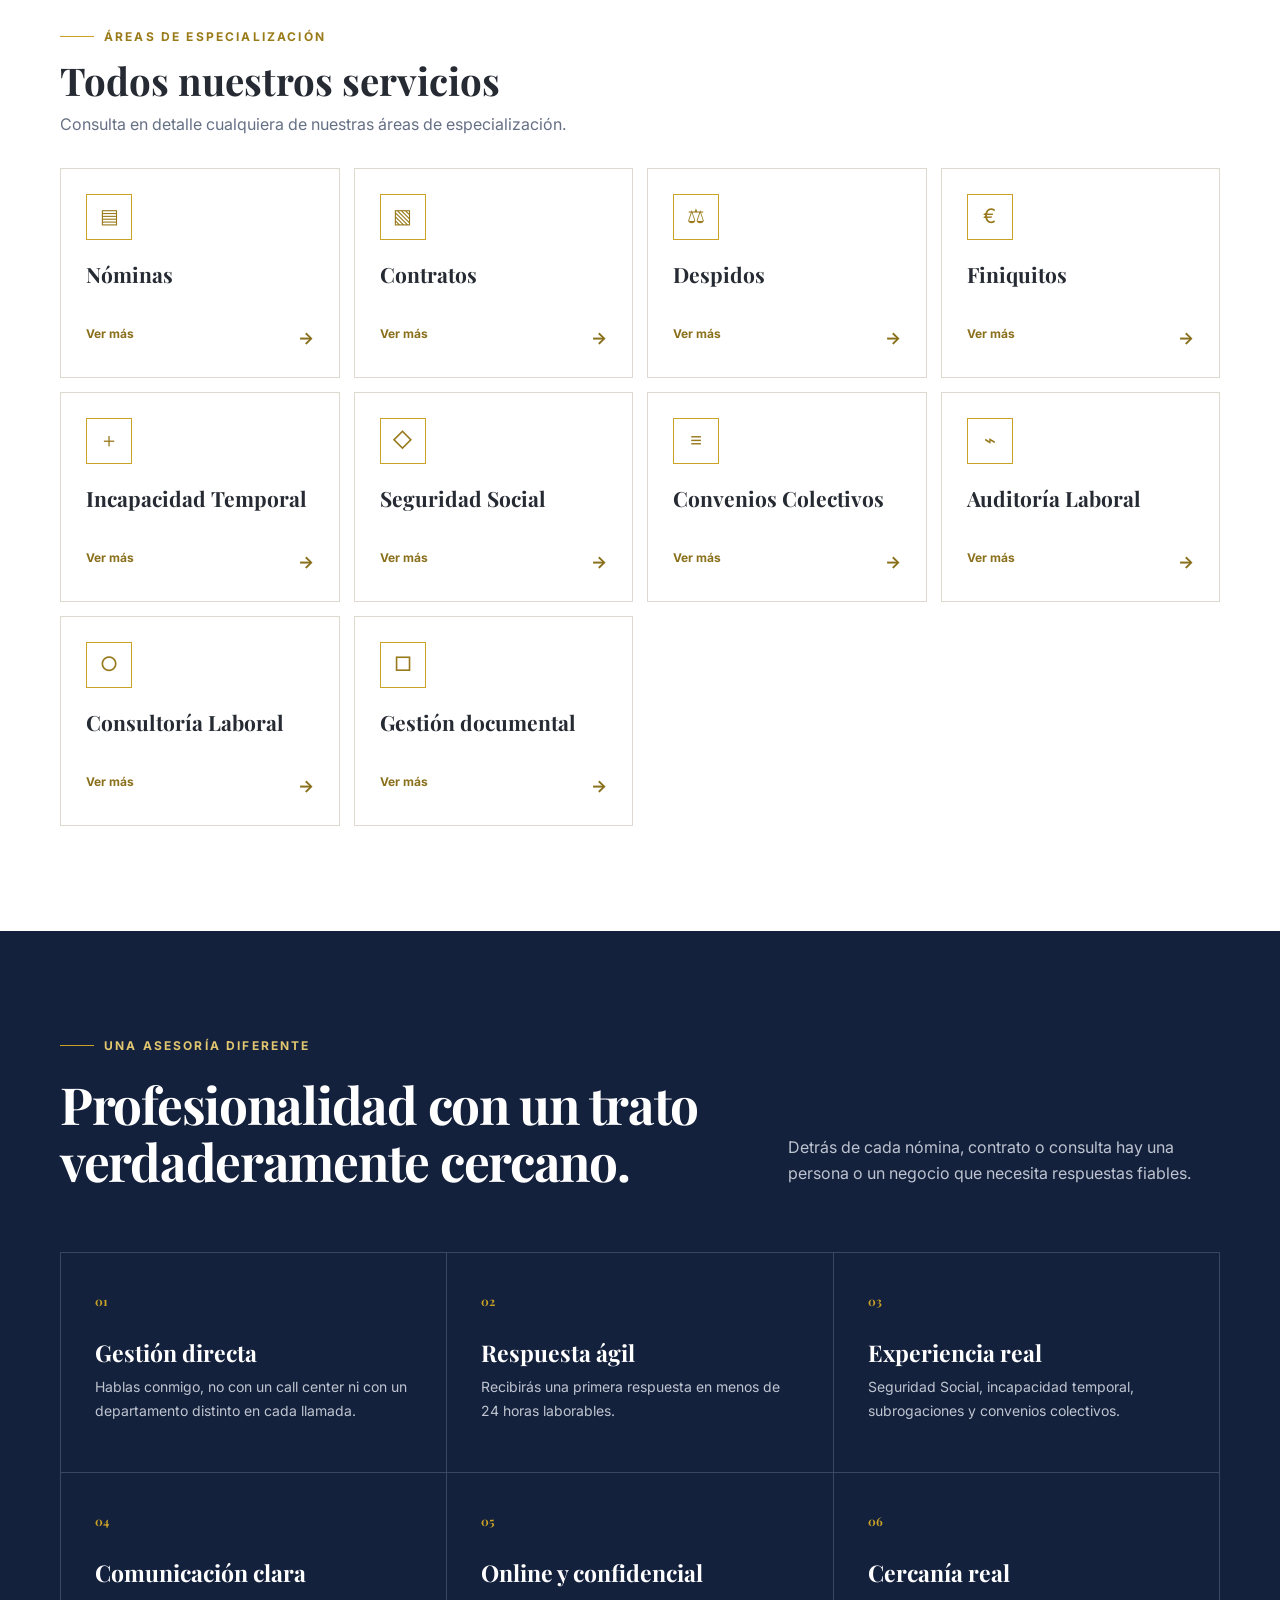
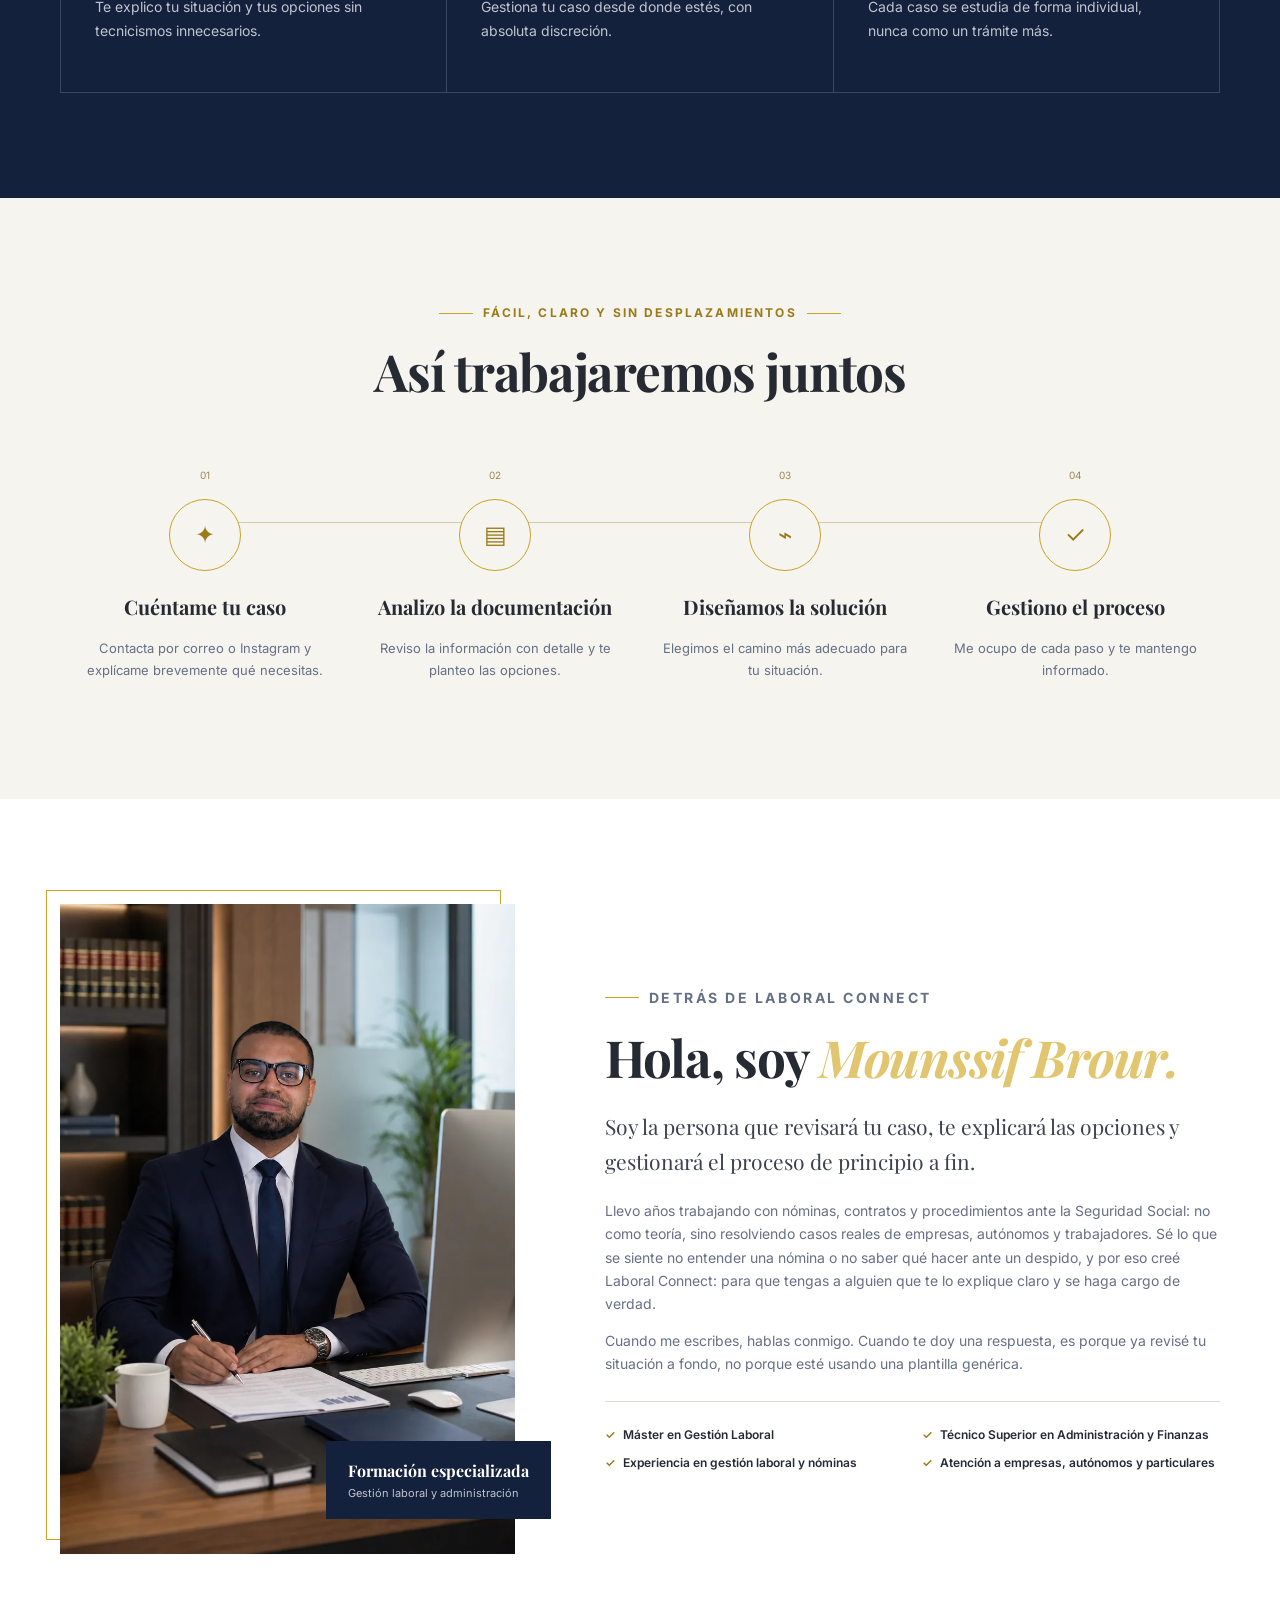
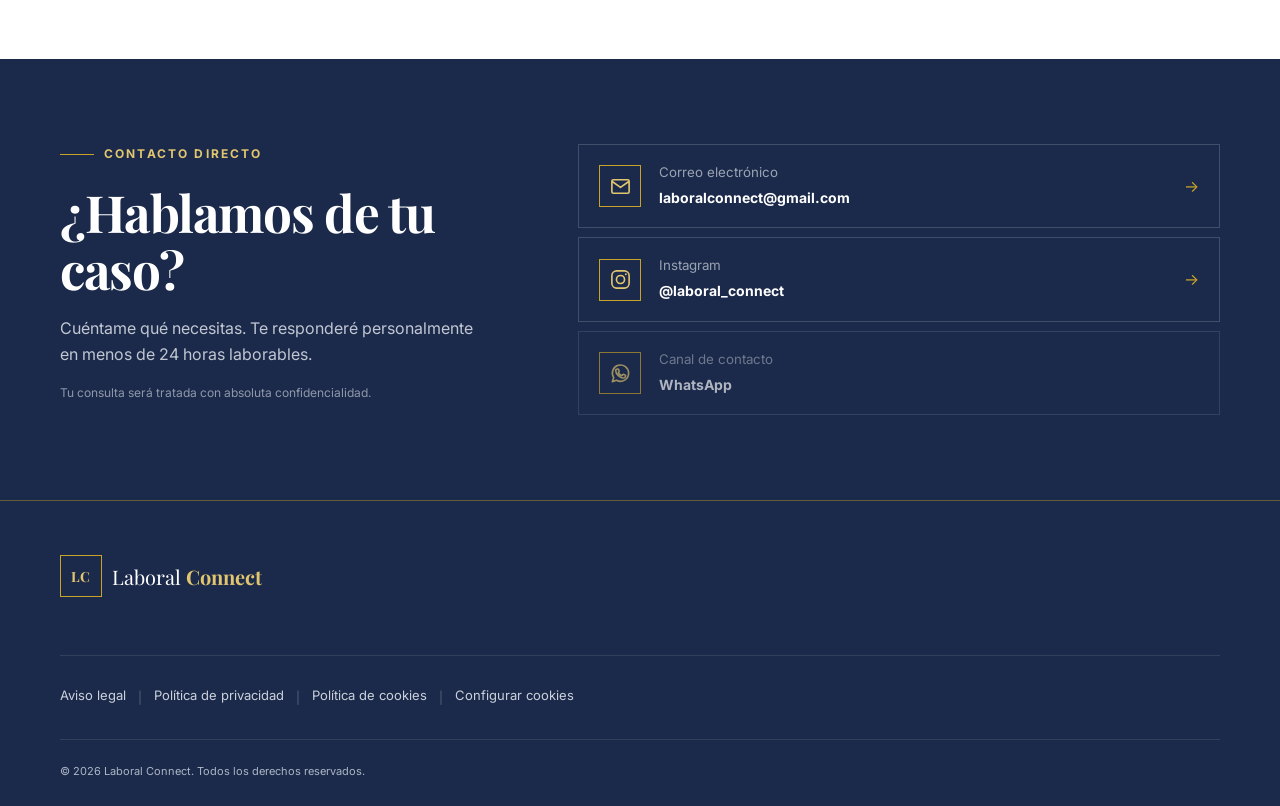
==== commit c9befd12: "Add files via upload" ====
--- a/index.html
+++ b/index.html
@@ -101,7 +101,7 @@
   </main>
 
   <footer class="site-footer">
-    <div class="container footer-intro"><div class="footer-identity"><a class="brand brand-footer" href="#inicio"><span class="brand-mark">LC</span><span>Laboral <b>Connect</b></span></a><p>Asesoría laboral online.</p></div><a class="footer-instagram" href="https://www.instagram.com/laboral_connect/" target="_blank" rel="noopener" aria-label="Laboral Connect en Instagram"><svg viewBox="0 0 24 24" aria-hidden="true" focusable="false"><rect x="3" y="3" width="18" height="18" rx="5"/><circle cx="12" cy="12" r="4"/><circle class="instagram-dot" cx="17.4" cy="6.7" r="1"/></svg></a></div>
+    <div class="container footer-intro"><a class="brand brand-footer" href="#inicio"><span class="brand-mark">LC</span><span>Laboral <b>Connect</b></span></a></div>
     <nav class="container footer-legal" aria-label="Información legal"><a href="aviso-legal.html">Aviso legal</a><span aria-hidden="true">|</span><a href="privacidad.html">Política de privacidad</a><span aria-hidden="true">|</span><a href="cookies.html">Política de cookies</a><span aria-hidden="true">|</span><button class="cookie-settings" type="button">Configurar cookies</button></nav>
     <div class="container footer-bottom"><span>© <span id="year"></span> Laboral Connect. Todos los derechos reservados.</span></div>
   </footer>
--- a/styles.css
+++ b/styles.css
@@ -308,8 +308,6 @@
 /* Footer y páginas legales — rediseño premium v6 */
 .site-footer{position:relative;background:#1b2a4a;color:#d5d9e2;padding:0;border-top:1px solid rgba(201,162,39,.42)}
 .footer-intro{display:flex;align-items:flex-start;justify-content:flex-start;gap:18px;padding-top:54px;padding-bottom:40px;border-bottom:1px solid rgba(255,255,255,.1)}
-.footer-identity{display:flex;flex-direction:column;align-items:flex-start}
-.footer-intro p{margin:0;color:#aeb6c5;font-size:13px;letter-spacing:.02em}
 .footer-legal{display:flex;align-items:center;flex-wrap:wrap;gap:12px;padding-top:30px;padding-bottom:30px}
 .footer-legal>a,.footer-legal .cookie-settings{position:relative;display:inline-block;padding:0 0 3px;color:#cbd1dc;font-family:var(--sans);font-size:13px;line-height:1.5;transition:color .2s ease}
 .footer-legal>a:after,.footer-legal .cookie-settings:after{content:"";position:absolute;left:0;right:100%;bottom:0;height:1px;background:var(--gold);transition:right .25s ease}
@@ -318,10 +316,6 @@
 .footer-legal>span{color:#596274;font-size:12px}
 .site-footer .cookie-settings{text-align:left}
 .site-footer .footer-bottom{justify-content:flex-start;align-items:center;gap:22px;margin-top:0;padding:22px 0 26px;border-top:1px solid rgba(255,255,255,.1);color:#aeb6c5;font-size:11px}
-.footer-instagram{width:34px;height:34px;flex:0 0 auto;display:grid;place-items:center;border:1px solid rgba(255,255,255,.22);border-radius:50%;color:#cbd1dc;transition:color .2s ease,border-color .2s ease,transform .2s ease}
-.footer-instagram:hover{color:var(--gold2);border-color:var(--gold);transform:translateY(-2px)}
-.footer-instagram svg{width:17px;height:17px;fill:none;stroke:currentColor;stroke-width:1.7}
-.footer-instagram .instagram-dot{fill:currentColor;stroke:none}
 .legal-header{border-bottom:1px solid rgba(201,162,39,.35)}
 .legal-page{max-width:920px;padding-top:82px;padding-bottom:110px}
 .legal-kicker{margin:0 0 14px;color:#8c7119!important;font-size:11px!important;font-weight:700;text-transform:uppercase;letter-spacing:.18em}
@@ -330,7 +324,7 @@
 .legal-page a:not(.back-link){color:#806817;text-decoration:underline;text-underline-offset:3px}
 .legal-page .placeholder{display:inline-block;background:#fff2bd;color:#4e431e;border-radius:2px;padding:2px 6px}
 @media(max-width:650px){
-  .footer-intro{display:flex;align-items:flex-start;padding-top:42px;padding-bottom:32px}.footer-intro p{margin-top:0}
+  .footer-intro{display:flex;align-items:flex-start;padding-top:42px;padding-bottom:32px}
   .footer-legal{align-items:flex-start;gap:9px 10px;padding-top:26px;padding-bottom:26px}
   .footer-legal>a,.footer-legal .cookie-settings{font-size:12px}
   .site-footer .footer-bottom{padding-bottom:92px}
